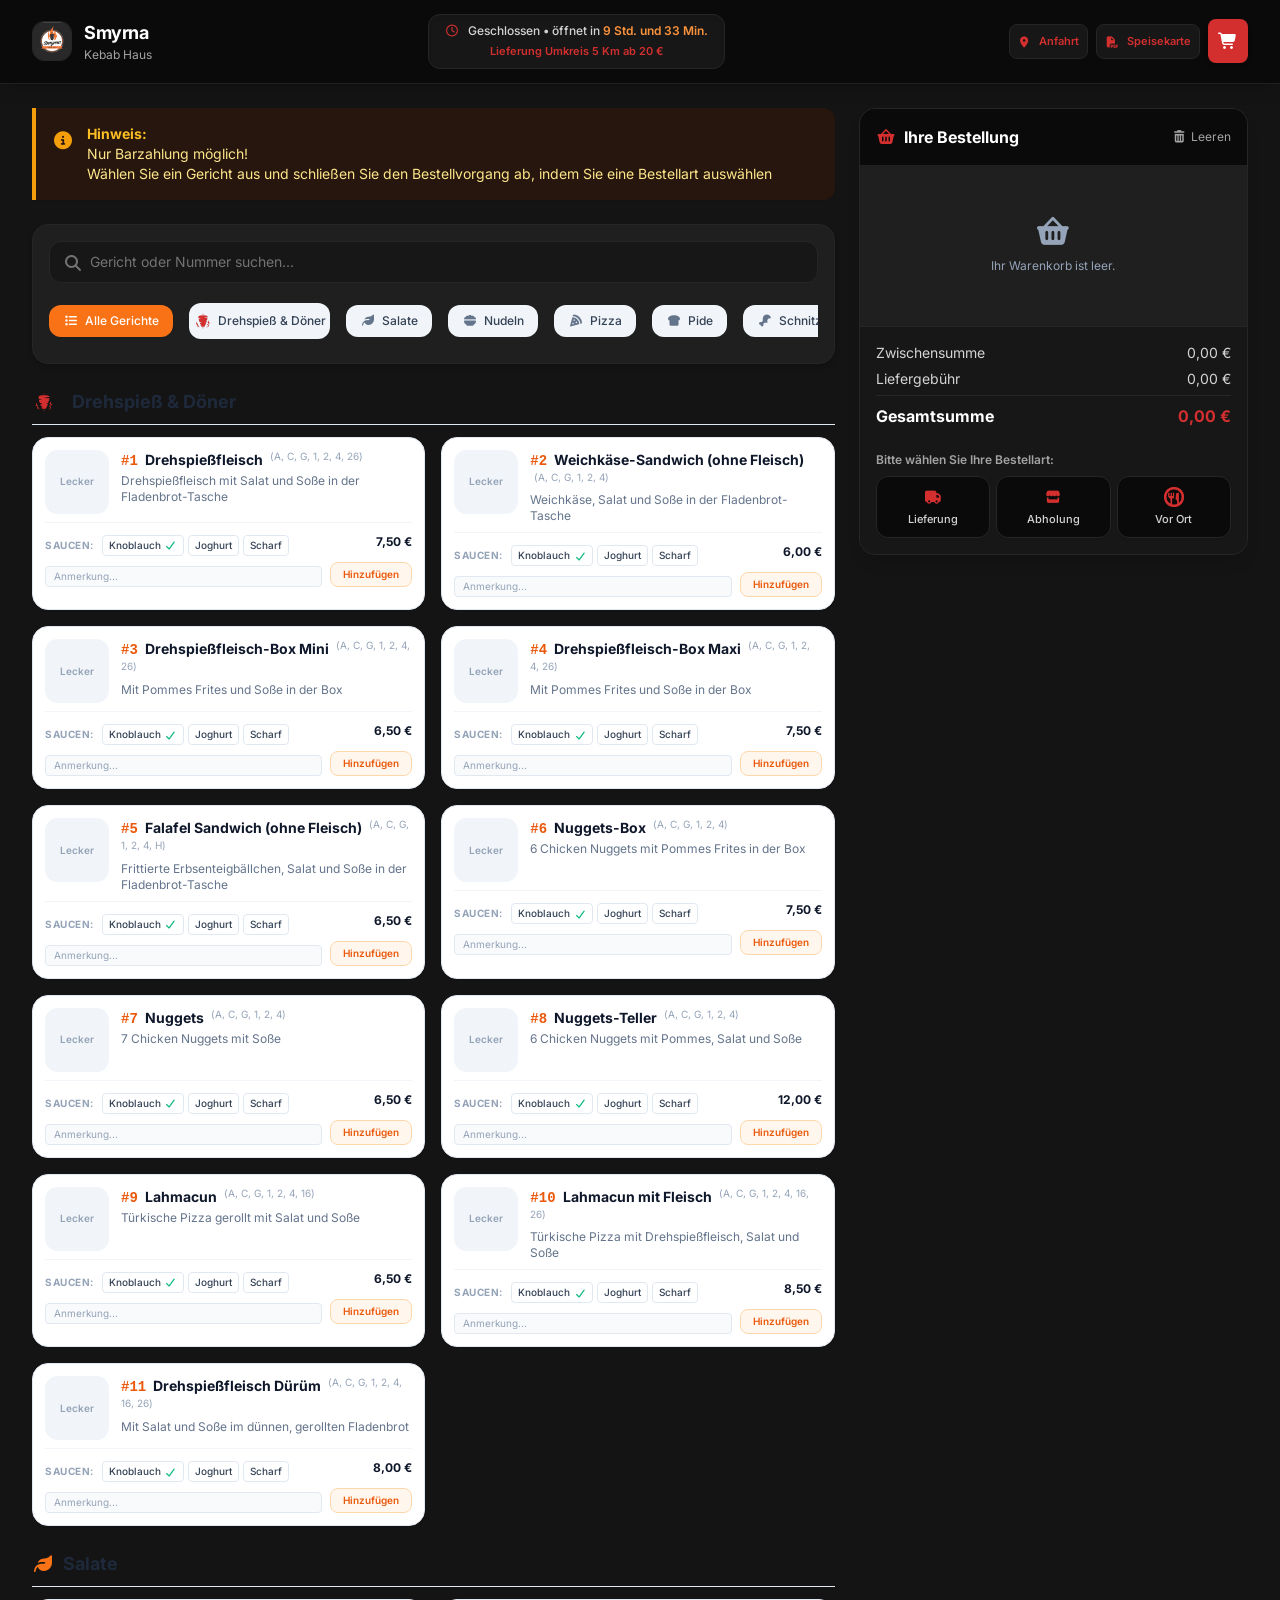
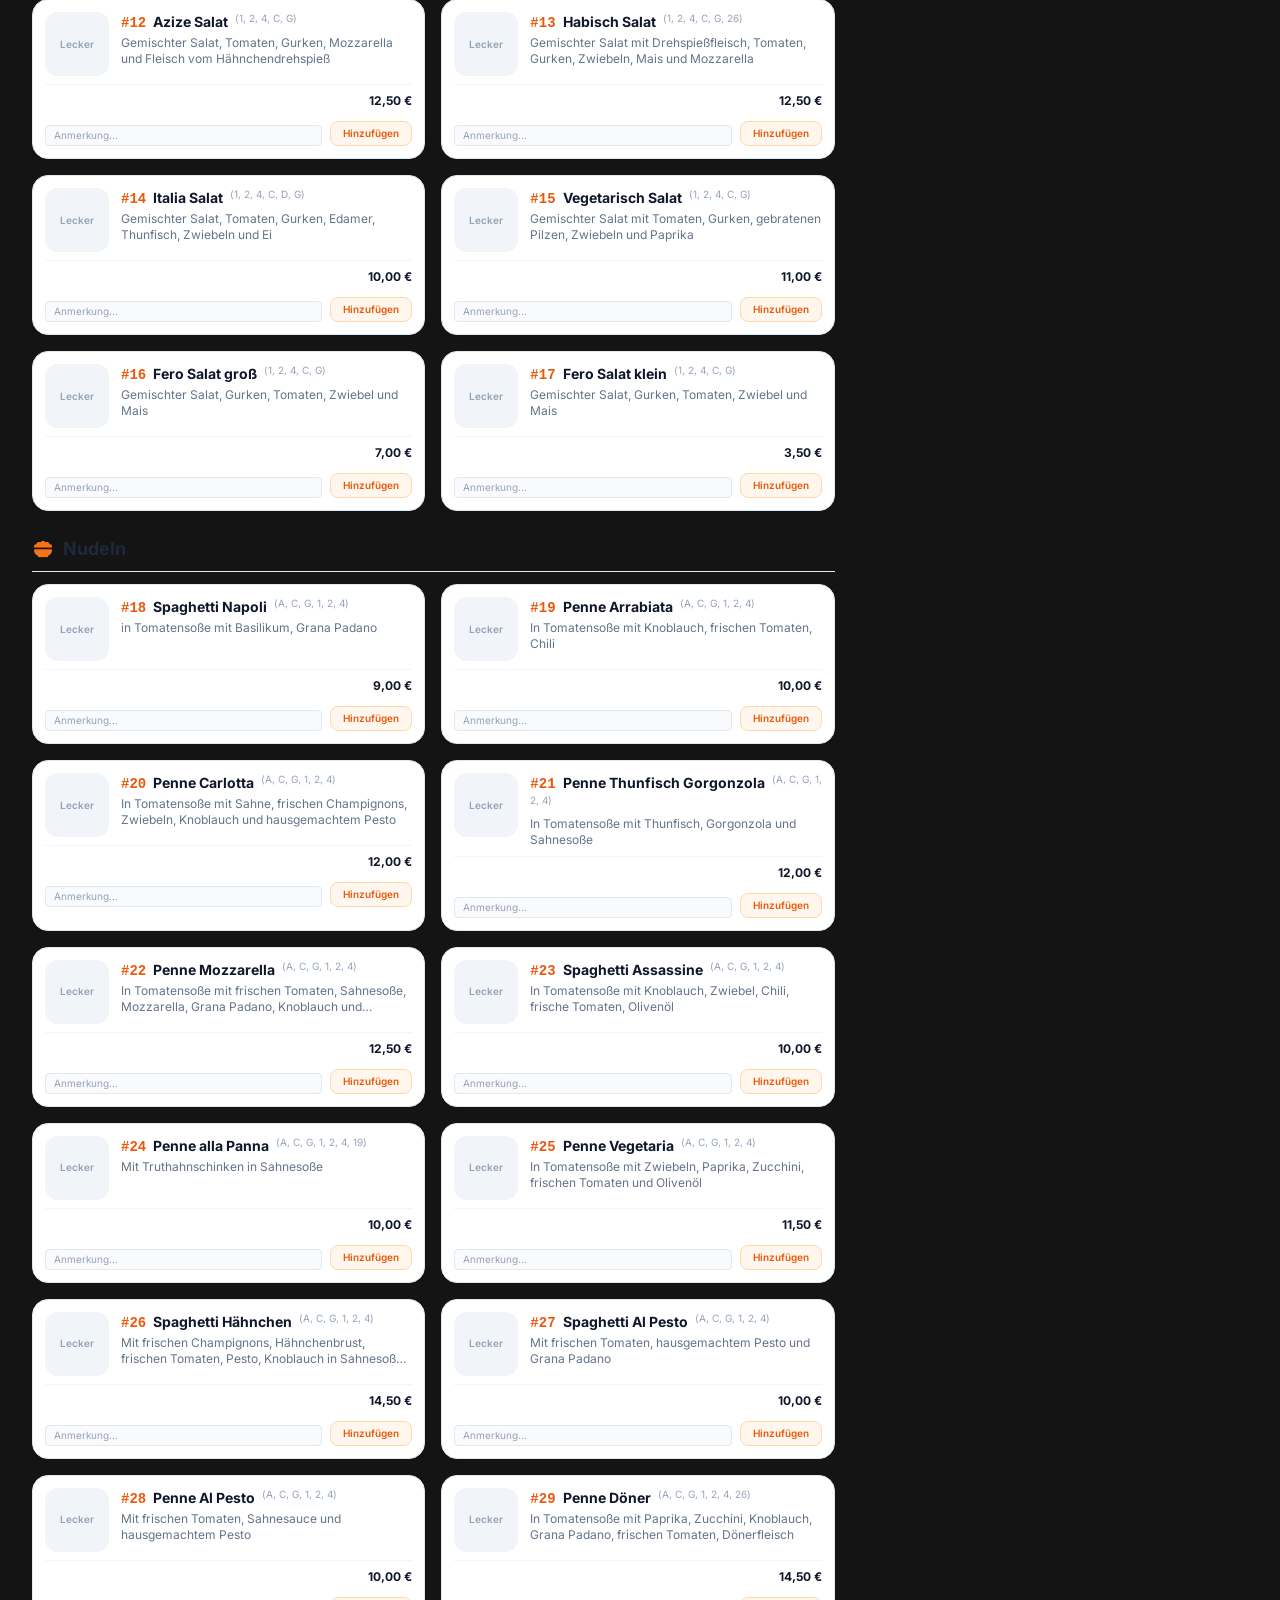
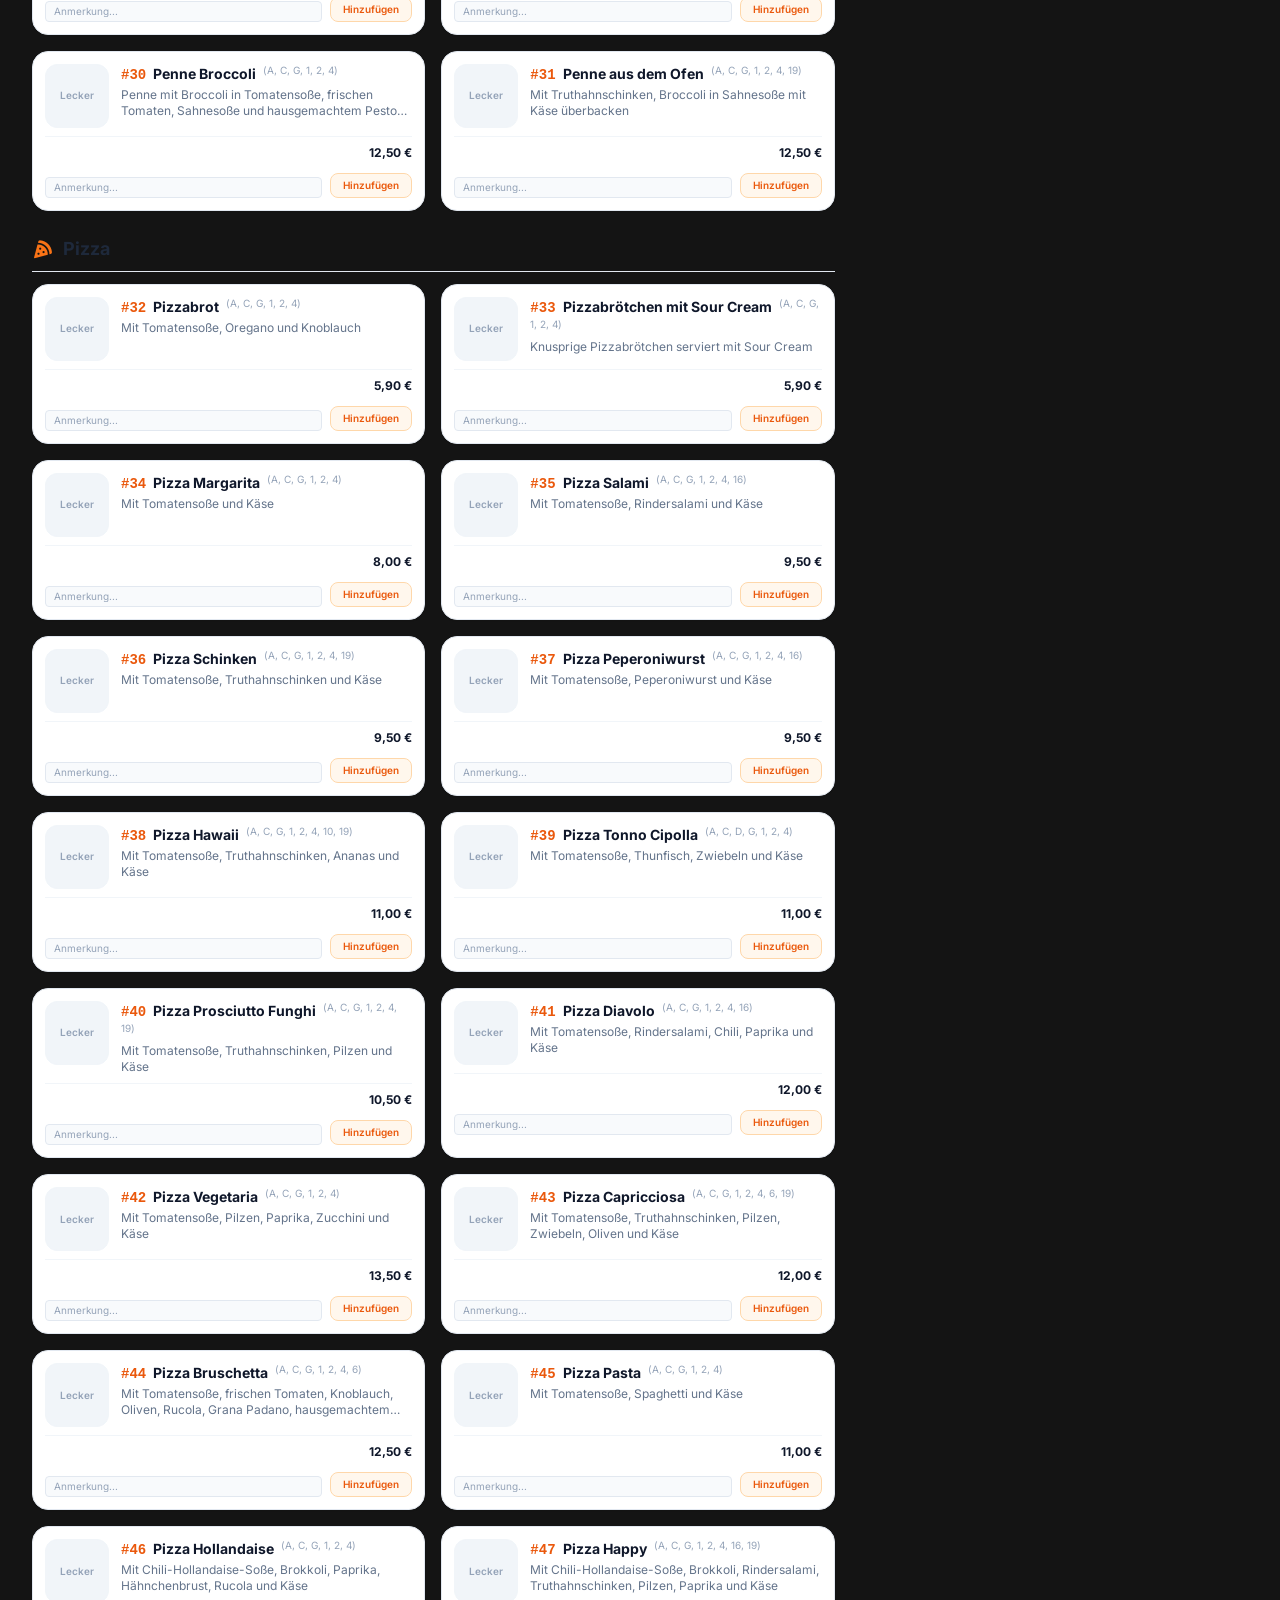
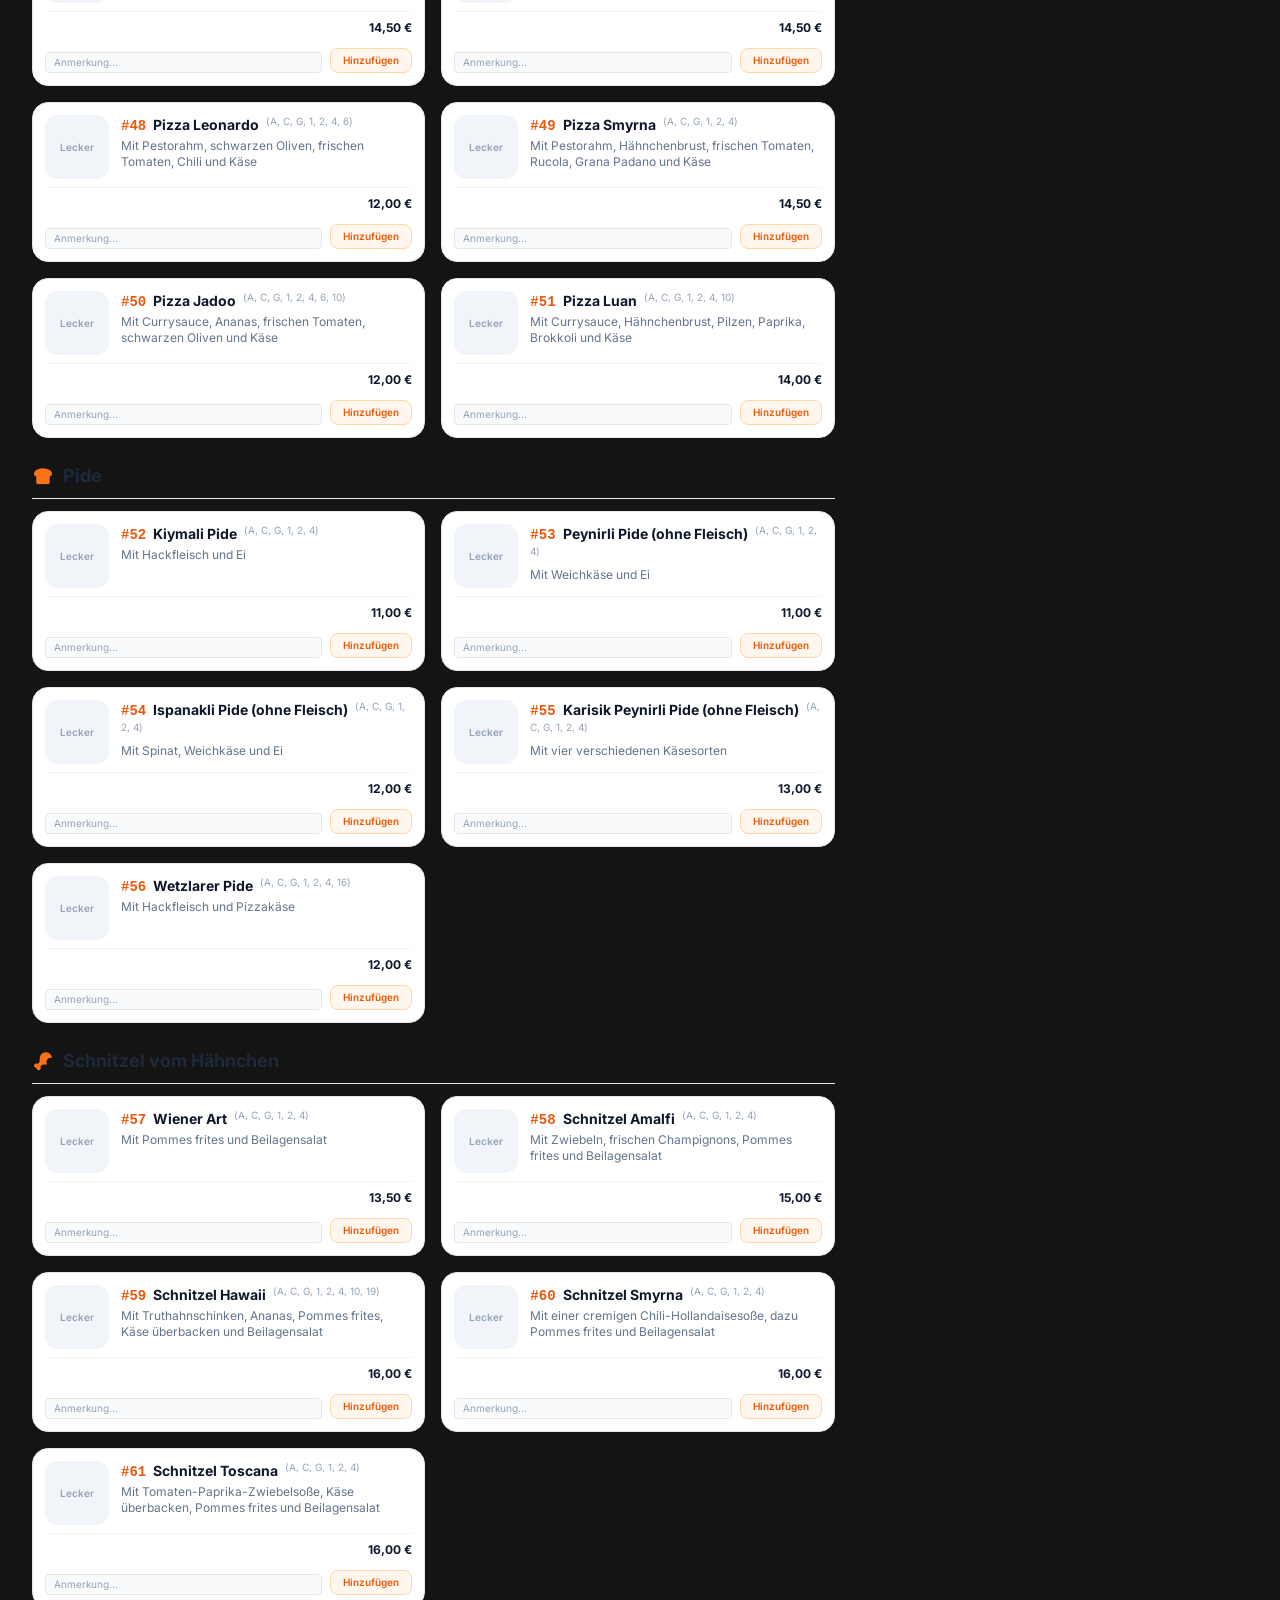
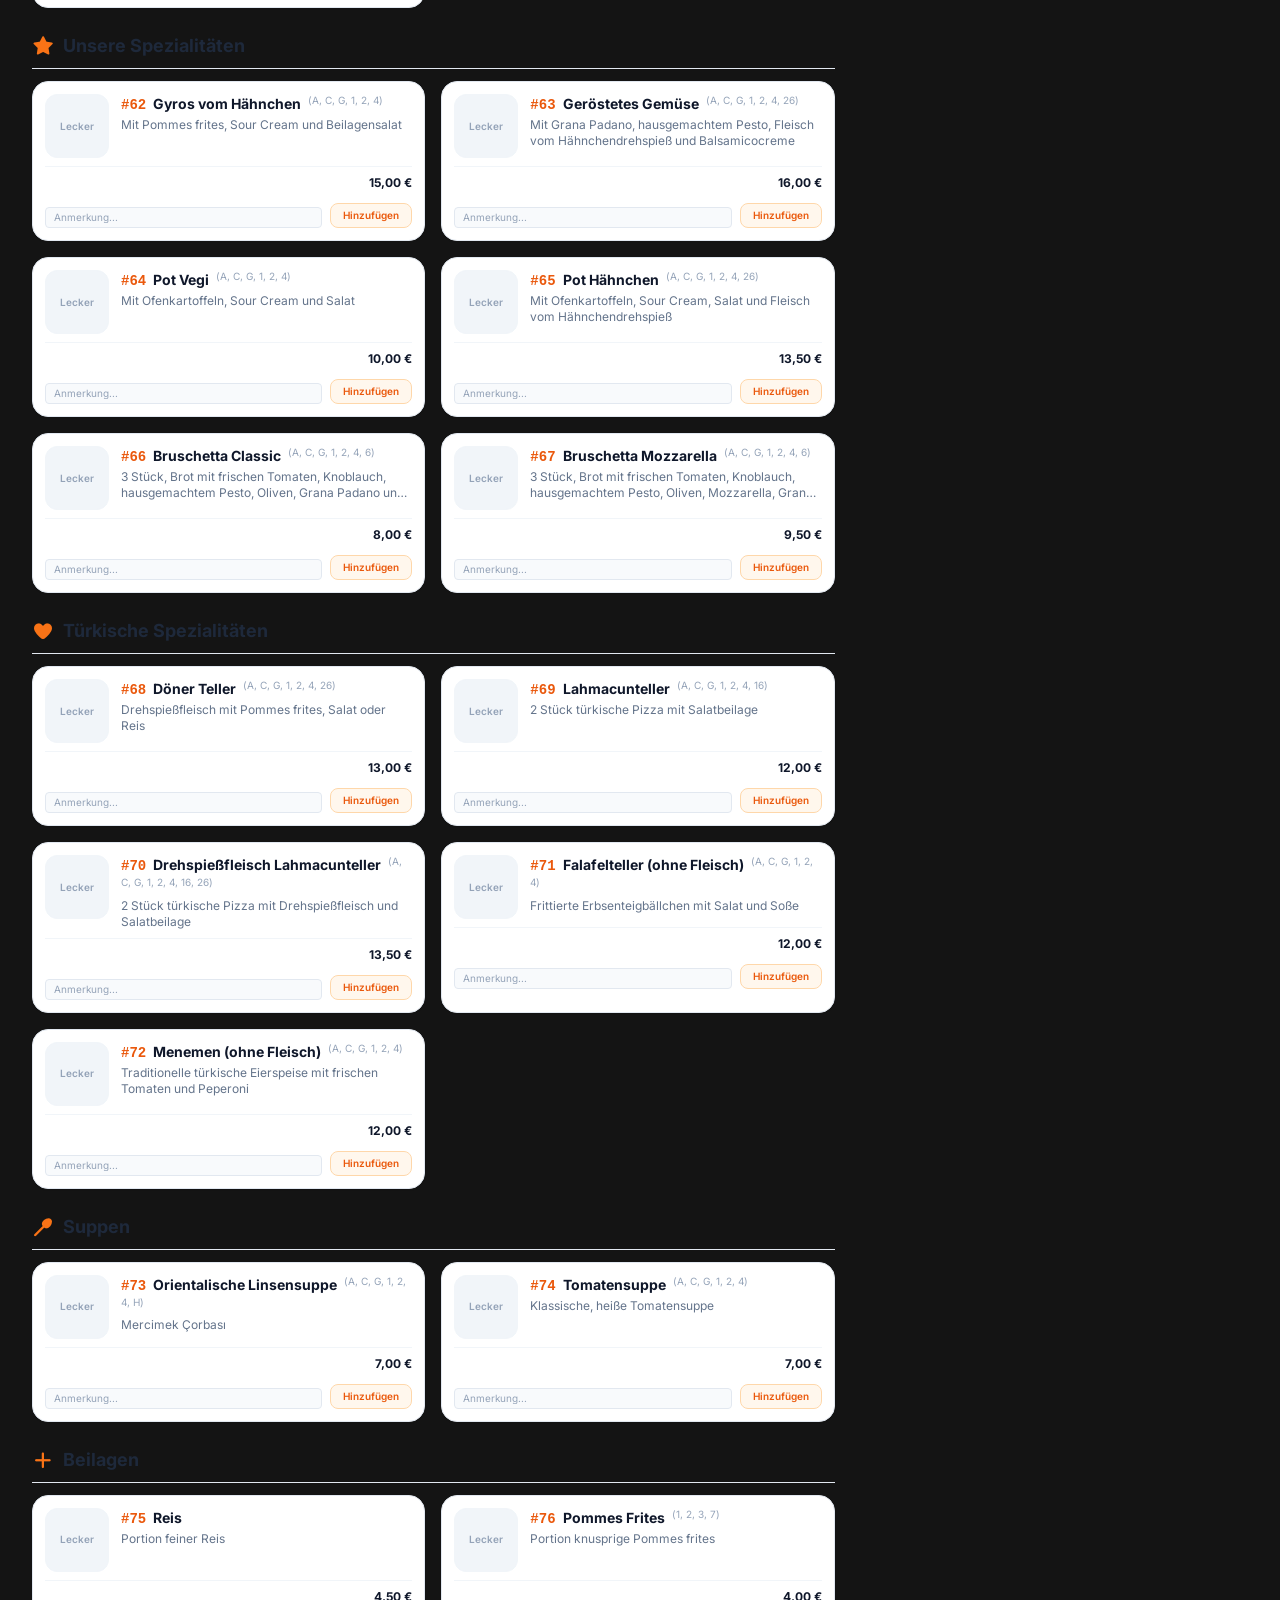
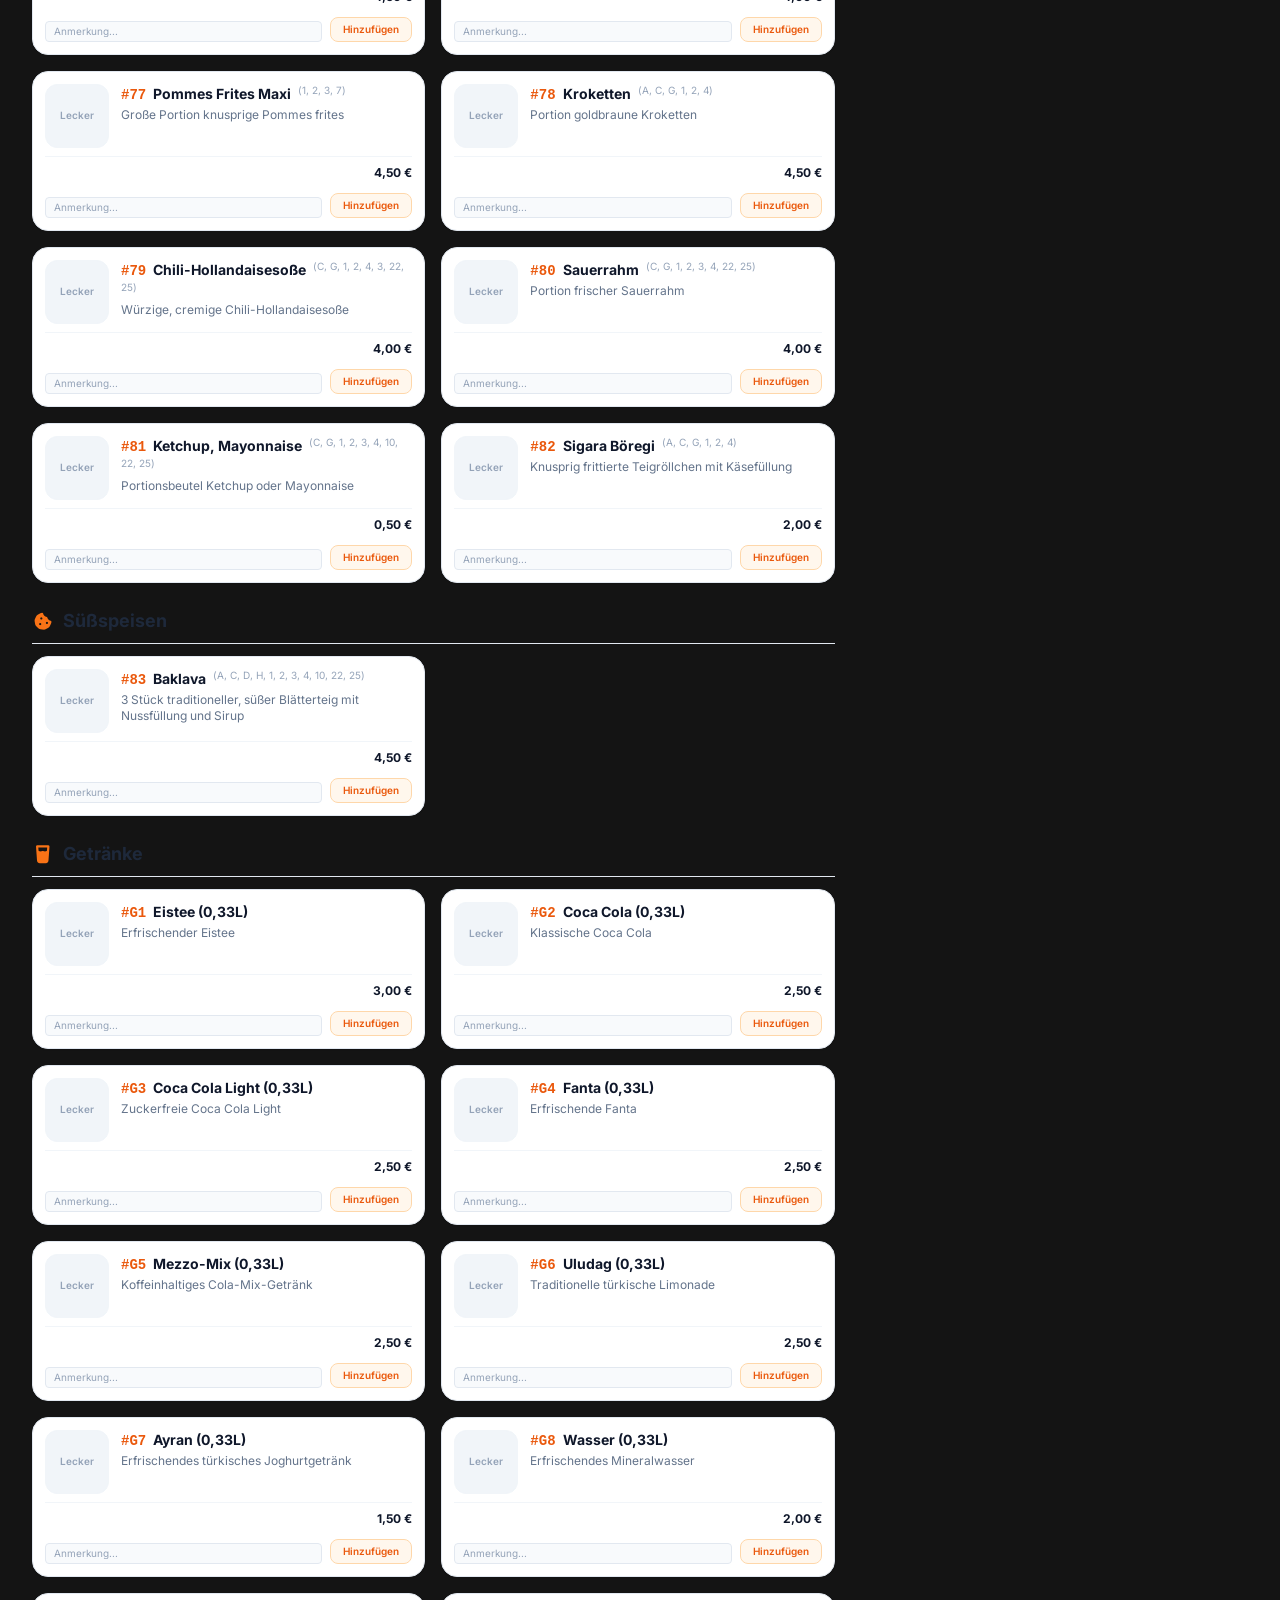
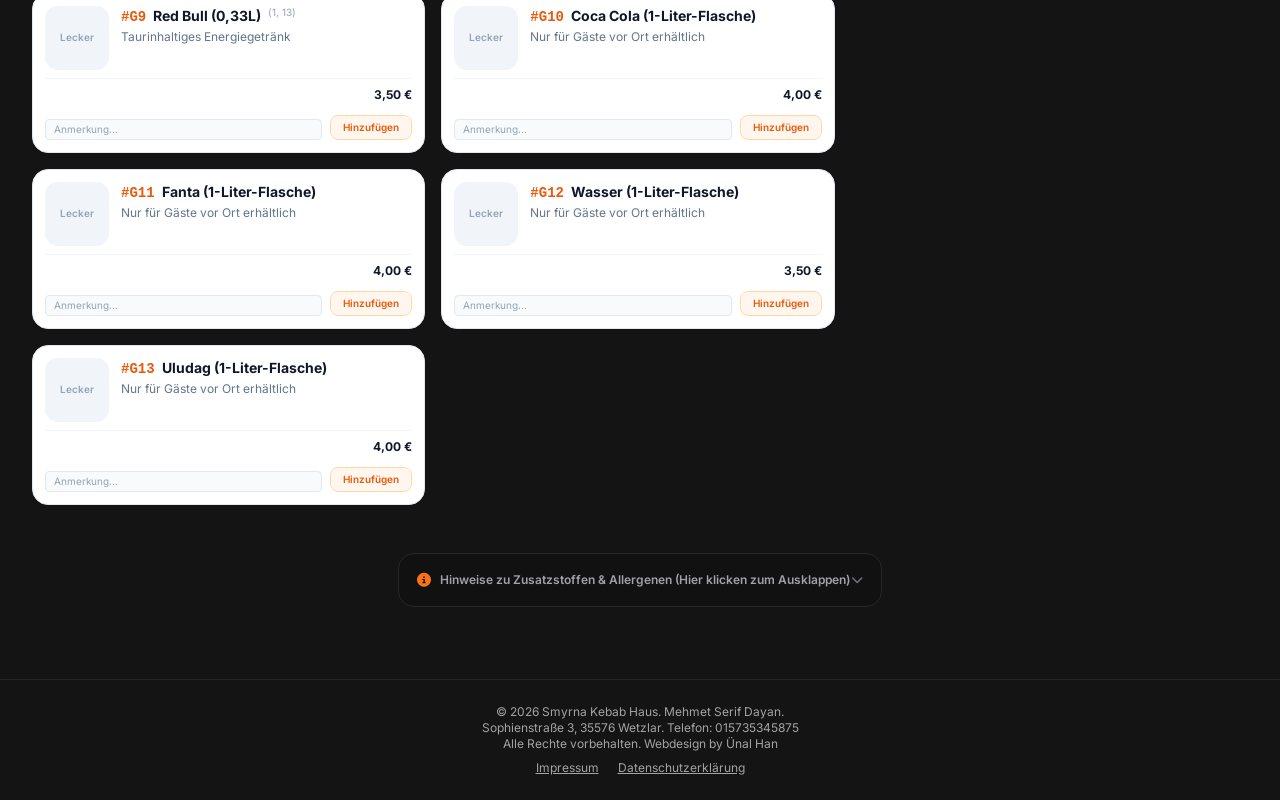
==== index.html @ 01e00321 "Update index.html" ====
<!DOCTYPE html>
<html lang="de">
<head>
    <meta charset="UTF-8">
    <meta name="viewport" content="width=device-width, initial-scale=1.0">
    <title>Smyrna Kebab Haus | Speisekarte</title>
    <link class="html-node" id="node-1" rel="stylesheet" href="css/all.min.css">

    
    <link class="html-node" id="node-2" rel="stylesheet" href="style.css">

    
    <script class="html-node" id="node-3" src="tailwind.js"></script>

    
    <script class="html-node" id="node-4">
        tailwind.config = {
            theme: {
                extend: {
                    colors: {
                        
                        brand: {
                            bg: '#141414',       /* Tiefes Dunkelgrau für den Haupt-Hintergrund */
                            card: '#1f1f1f',     /* Etwas helleres Grau für die Speisen-Karten */
                            red: '#d32f2f',      /* Das kräftige Rot für Buttons und Highlights */
                            muted: '#a3a3a3',    /* Ein weiches Grau für Zutaten-Texte */
                        },
                        
                        orange: {
                            50: '#fff7ed',
                            400: '#fb923c',
                            500: '#f97316',
                            600: '#ea580c',
                            700: '#c2410c',
                        },
                        amber: {
                            50: '#ffffec',
                            400: '#fbbf24',
                            500: '#f59e0b',
                        },
                        slate: {
                            50: '#f8fafc',
                            200: '#e2e8f0',
                            300: '#cbd5e1',
                            400: '#94a3b8',
                            500: '#64748b',
                            600: '#475569',
                            700: '#334155',
                            800: '#1e293b',
                            900: '#0f172a',
                        }
                    },
                    fontFamily: {
                        sans: ['Inter', 'sans-serif'],
                    }
                }
            }
        }
    </script>

    
    <script class="html-node" id="node-5" src="script.js" defer></script>
</head>
<body class="h-full flex flex-col bg-brand-bg text-white antialiased selection:bg-brand-red selection:text-white">
<header class="bg-neutral-950 text-white sticky top-0 z-40 shadow-lg border-b border-neutral-800/80">
    <div class="max-w-7xl mx-auto px-4 sm:px-6 lg:px-8 py-3.5 flex flex-col md:flex-row md:items-center md:justify-between gap-4 md:gap-0">
        
        
        <div class="flex flex-row items-center justify-center text-left w-full md:w-auto space-x-3">
            <div class="w-10 h-10 rounded-xl overflow-hidden flex-shrink-0 flex items-center justify-center bg-brand-card border border-neutral-800">
                <img src="Bilder/Logo.jpg" alt="Smyrna Logo" class="w-full h-full object-contain rounded-xl">
            </div>
            <div class="flex flex-col">
                <h1 id="restaurant-name" class="text-base sm:text-lg font-bold tracking-tight text-white leading-tight">Smyrna Kebab Haus</h1>
                <p id="restaurant-tagline" class="text-xs text-brand-muted">Leckere Speisen direkt bestellen</p> 
            </div>
        </div>

        
        <div class="flex flex-col items-center justify-center text-center bg-neutral-900 border border-neutral-800 px-4 py-2 rounded-xl w-full md:w-auto md:mx-auto shadow-inner">
            <div class="flex items-center justify-center space-x-2">
                <i class="fa-regular fa-clock text-brand-red text-xs"></i>
                <span id="oeffnungszeiten-text" class="text-xs font-medium text-neutral-300">
                    Sonntag-Freitag geöffnet <strong class="text-white font-semibold">10 bis 22 Uhr</strong>
                </span>
            </div>
            <span class="text-[11px] font-semibold text-brand-red mt-1 block text-center">
                Lieferung Umkreis 5 Km ab 20 €
            </span>
        </div>

        
        <div class="flex items-center justify-between sm:justify-end space-x-2 w-full md:w-auto mt-1 md:mt-0">
            
            <button id="back-to-menu-btn" onclick="scrollToMenu()" style="display: none;" class="md:!hidden flex-1 flex items-center justify-center space-x-1.5 text-[11px] font-bold bg-neutral-900 hover:bg-neutral-800 text-brand-red px-2 py-2 rounded-lg border border-brand-red/20 transition">
                <i class="fa-solid fa-arrow-left text-xs"></i>
                <span>Speisekarte</span>
            </button>

            <a href="https://www.google.com/maps/place/Wetzlarer+Kebaphaus/@50.5592216,8.4950716,17z/data=!3m1!4b1!4m6!3m5!1s0x47bc5ac8d00018ff:0xb17393368faeaa0e!8m2!3d50.5592182!4d8.4976465!16s%2Fg%2F11b6d1sw1z?entry=ttu&g_ep=EgoyMDI2MTAxMy4wIKXMDSoASAFQAw%3D%3D" target="_blank" class="flex-1 sm:flex-none flex items-center justify-center space-x-2 text-[11px] font-semibold bg-neutral-900 hover:bg-neutral-800 text-brand-red px-2 py-2 rounded-lg border border-neutral-800 transition">
                <i class="fa-solid fa-map-marker-alt"></i>
                <span>Anfahrt</span>
            </a>

            <button id="toggle-pdf-btn" onclick="togglePdfModal()" class="flex-1 sm:flex-none flex items-center justify-center space-x-2 text-[11px] font-semibold bg-neutral-900 hover:bg-neutral-800 text-brand-red px-2 py-2 rounded-lg border border-neutral-800 transition">
                <i class="fa-solid fa-file-pdf"></i>
                <span>Speisekarte</span>
            </button>

            <button onclick="toggleMobileCart()" class="relative bg-brand-red hover:bg-red-700 text-white p-2.5 rounded-lg font-medium transition flex items-center justify-center shadow-md">
                <i class="fa-solid fa-cart-shopping text-base"></i>
                <span id="cart-badge" class="absolute -top-1.5 -right-1.5 bg-white text-brand-red text-[10px] font-bold w-5 h-5 rounded-full flex items-center justify-center border-2 border-neutral-950 hidden">0</span>
            </button>
        </div>
    </div>
</header>

    
<main class="flex-1 max-w-7xl w-full mx-auto px-4 sm:px-6 lg:px-8 py-6 grid grid-cols-1 lg:grid-cols-12 gap-6 items-start">
        
        

<section class="lg:col-span-7 xl:col-span-8 space-y-6 flex flex-col items-center lg:items-stretch w-full">
    
    
    
    <div class="bg-amber-950/40 border-l-4 border-amber-500 p-4 rounded-r-xl shadow-sm flex items-start space-x-3 text-xs sm:text-sm text-amber-200 w-full max-w-md lg:max-w-none">
        <i class="fa-solid fa-circle-info text-amber-500 text-lg flex-shrink-0 mt-0.5"></i>
        <div class="flex-1">
            <span class="font-bold text-amber-400">Hinweis:</span><br> Nur Barzahlung möglich!<br>Wählen Sie ein Gericht aus und schließen Sie den Bestellvorgang ab, indem Sie eine Bestellart auswählen
        </div>
    </div>

    

    
    <div class="bg-brand-card p-4 rounded-2xl shadow-md border border-neutral-800 space-y-4 w-full lg:max-w-none">
        
        
        <div class="relative">
            <i class="fa-solid fa-search absolute left-3.5 top-3.5 text-neutral-500"></i>
            <input type="text" id="search-input" oninput="filterDishes()" placeholder="Gericht oder Nummer suchen..." class="w-full pl-10 pr-4 py-2.5 rounded-xl bg-neutral-900 border border-neutral-800 text-white placeholder-neutral-500 focus:outline-none focus:ring-2 focus:ring-brand-red/20 focus:border-brand-red text-sm transition">
        </div>
        
        
        <div id="category-tabs" class="flex items-center justify-start gap-4 overflow-x-auto pb-2 pt-1 w-full custom-scrollbar">
            
            
            
            
            <button class="flex flex-col items-center space-y-1.5 group min-w-[75px] focus:outline-none">
                <div class="w-14 h-14 rounded-full bg-neutral-900 border-2 border-brand-red flex items-center justify-center shadow-md overflow-hidden transition group-hover:scale-105 relative">
                    <img src="" alt="" onerror="this.style.display='none'" class="w-full h-full object-cover absolute inset-0 z-10">
                    <span class="text-xl relative z-0">✨</span> 
                </div>
                <span class="text-[11px] font-bold text-white tracking-tight">Alle</span>
            </button>

            
            <button class="flex flex-col items-center space-y-1.5 group min-w-[75px] focus:outline-none">
                <div class="w-14 h-14 rounded-full bg-neutral-900 border-2 border-neutral-800 flex items-center justify-center shadow-md overflow-hidden transition group-hover:scale-105 relative">
                    <img src="" alt="Döner" onerror="this.style.display='none'" class="w-full h-full object-cover absolute inset-0 z-10">
                    <span class="text-xl relative z-0">🥙</span> 
                </div>
                <span class="text-[11px] font-semibold text-brand-muted group-hover:text-white transition">Döner</span>
            </button>

            
            <button class="flex flex-col items-center space-y-1.5 group min-w-[75px] focus:outline-none">
                <div class="w-14 h-14 rounded-full bg-neutral-900 border-2 border-neutral-800 flex items-center justify-center shadow-md overflow-hidden transition group-hover:scale-105 relative">
                    <img src="" alt="Pizza" onerror="this.style.display='none'" class="w-full h-full object-cover absolute inset-0 z-10">
                    <span class="text-xl relative z-0">🍕</span> 
                </div>
                <span class="text-[11px] font-semibold text-brand-muted group-hover:text-white transition">Pizza</span>
            </button>

            
            <button class="flex flex-col items-center space-y-1.5 group min-w-[75px] focus:outline-none">
                <div class="w-14 h-14 rounded-full bg-neutral-900 border-2 border-neutral-800 flex items-center justify-center shadow-md overflow-hidden transition group-hover:scale-105 relative">
                    <img src="" alt="Getränke" onerror="this.style.display='none'" class="w-full h-full object-cover absolute inset-0 z-10">
                    <span class="text-xl relative z-0">🥤</span> 
                </div>
                <span class="text-[11px] font-semibold text-brand-muted group-hover:text-white transition">Getränke</span>
            </button>
            
        </div>
    </div>

    
    
    <div id="menu-container" class="flex flex-col sm:grid sm:grid-cols-1 md:grid-cols-2 lg:flex lg:flex-col gap-6 w-full mx-auto">


        
    </div>
</section>

<section id="cart-sidebar" class="hidden lg:block lg:col-span-5 xl:col-span-4 sticky top-20">
            <!-- Container: Jetzt im edlen 'brand-card' Anthrazit -->
            <div class="bg-brand-card rounded-2xl shadow-lg border border-neutral-800 overflow-hidden flex flex-col max-h-[calc(100vh-6rem)]">
                
                
                
                <div class="p-4 bg-neutral-950 text-white flex items-center justify-between border-b border-neutral-800/80">

                    <div class="flex items-center space-x-2">
                        <i class="fa-solid fa-basket-shopping text-brand-red"></i>
                        <h2 class="font-bold text-base">Ihre Bestellung</h2>
                    </div>
                    <button onclick="clearCart()" class="text-xs text-brand-muted hover:text-red-400 transition flex items-center space-x-1">
                        <i class="fa-solid fa-trash-can"></i>
                        <span>Leeren</span>
                    </button>
                </div>

                
                <div id="cart-items-container" class="flex-1 overflow-y-auto p-4 space-y-3 custom-scrollbar min-h-[160px]">
                    <!-- Dynamically Populated Cart Items -->
                </div>

                
                
                <div class="p-4 bg-neutral-900 border-t border-neutral-800 space-y-4">
                    <!-- Pricing Totals -->
                    <div class="space-y-1.5 text-sm">
                        <div class="flex justify-between text-neutral-300">
                            <span>Zwischensumme</span>
                            <span id="subtotal-price">0,00 €</span>
                        </div>
                        <div class="flex justify-between text-neutral-300">
                            <span>Liefergebühr</span>
                            <span id="delivery-fee">0,00 €</span>
                        </div>
                        <div class="flex justify-between font-bold text-white text-base pt-2 border-t border-neutral-800">
                            <span>Gesamtsumme</span>
                            <!-- Preis leuchtet im passenden Rot -->
                            <span id="total-price" class="text-brand-red">0,00 €</span>
                        </div>
                    </div>

                    
                    
                    <div class="space-y-2 pt-2">
                        <label class="block text-xs font-semibold text-neutral-400 mb-1">Bitte wählen Sie Ihre Bestellart:</label>
                        <div class="grid grid-cols-3 gap-1.5">
                            <button type="button" onclick="openOrderModal('Lieferung')" class="flex flex-col items-center justify-center p-2.5 rounded-xl border border-neutral-800 bg-neutral-950 hover:border-brand-red hover:bg-brand-red/10 text-neutral-300 hover:text-white font-medium text-[11px] transition shadow-sm text-center">
                                <i class="fa-solid fa-truck text-sm mb-1 text-brand-red"></i> Lieferung
                            </button>
                            <button type="button" onclick="openOrderModal('Selbstabholung')" class="flex flex-col items-center justify-center p-2.5 rounded-xl border border-neutral-800 bg-neutral-950 hover:border-brand-red hover:bg-brand-red/10 text-neutral-300 hover:text-white font-medium text-[11px] transition shadow-sm text-center">
                                <i class="fa-solid fa-store text-sm mb-1 text-brand-red"></i> Abholung
                            </button>
                            <button type="button" onclick="openOrderModal('Vorort essen')" class="flex flex-col items-center justify-center p-2.5 rounded-xl border border-neutral-800 bg-neutral-950 hover:border-brand-red hover:bg-brand-red/10 text-neutral-300 hover:text-white font-medium text-[11px] transition shadow-sm text-center">
    
    <img src="vor-ort-bild.png" alt="" style="display: block !important; width: 20px !important; height: 20px !important; margin: 0 auto 4px auto !important;" onerror="console.log('Bild konnte nicht geladen werden')">
    Vor Ort
</button>

                        </div>
                    </div>

                </div>
            </div>
        </section>
</main>
    
    
    <div id="pdf-modal" class="fixed inset-0 z-50 bg-black/80 backdrop-blur-sm flex items-center justify-center p-2 sm:p-4 hidden">
        <div class="bg-brand-card w-full max-w-5xl h-[90vh] rounded-2xl flex flex-col overflow-hidden shadow-2xl border border-neutral-800">
            <div class="p-4 bg-neutral-950 text-white flex justify-between items-center border-b border-neutral-800">
                <div class="flex items-center space-x-2">
                    <i class="fa-solid fa-file-pdf text-brand-red text-lg"></i>
                    <h3 class="font-bold text-sm sm:text-base">Digitale Speisekarte (PDF)</h3>
                </div>
                <div class="flex items-center space-x-3">
                    <a id="pdf-download-link" href="#" target="_blank" download class="text-xs bg-neutral-900 hover:bg-neutral-800 text-brand-red px-3 py-1.5 rounded-lg border border-neutral-800 transition">
                        <i class="fa-solid fa-download mr-1"></i> Herunterladen
                    </a>
                    <button onclick="togglePdfModal()" class="text-neutral-500 hover:text-white p-1">
                        <i class="fa-solid fa-xmark text-xl"></i>
                    </button>
                </div>
            </div>
            <div class="flex-1 bg-neutral-900">
                <iframe id="pdf-iframe" src="" class="w-full h-full border-0"></iframe>
            </div>
        </div>
    </div>

    
    <div id="memo-modal" class="fixed inset-0 z-50 bg-black/80 backdrop-blur-sm flex items-center justify-center p-4 hidden">
        <div class="bg-brand-card w-full max-w-lg rounded-2xl overflow-hidden shadow-2xl flex flex-col max-h-[90vh] border border-neutral-800">
            <div class="p-4 bg-neutral-950 text-white flex justify-between items-center border-b border-neutral-800">
                <div class="flex items-center space-x-2">
                    <i class="fa-solid fa-clipboard-list text-brand-red text-lg"></i>
                    <h3 class="font-bold text-base">Bestell-Merkzettel fürs Telefon</h3>
                </div>
                <button onclick="closePhoneMemoModal()" class="text-neutral-500 hover:text-white p-1">
                    <i class="fa-solid fa-xmark text-xl"></i>
                </button>
            </div>
            <div class="p-5 space-y-4 overflow-y-auto bg-brand-card">
                <p class="text-xs text-brand-muted">
                    Kopieren Sie diesen Text oder halten Sie ihn während Ihres Anrufs bereit unter: 
                    <strong id="modal-phone-num" class="text-white font-semibold">0123 / 456789</strong>
                </p>
                <textarea id="memo-textarea" readonly rows="12" class="w-full p-3 font-mono text-xs bg-neutral-900 border border-neutral-800 rounded-xl text-white focus:outline-none focus:ring-2 focus:ring-brand-red/30 focus:border-brand-red select-all"></textarea>
                
                <div class="grid grid-cols-2 gap-3">
                    <button onclick="copyMemoToClipboard()" class="w-full bg-brand-red hover:bg-red-700 text-white font-semibold py-2.5 px-3 rounded-xl text-xs flex items-center justify-center space-x-2 transition shadow-md"><!--meine Webseite!!! Finger Weg !!!... Diese Webseite gehört dem großen, Mächtigen und unbestechlichen Meister Ünal Han-->
                        <i class="fa-solid fa-copy"></i>
                        <span id="copy-btn-text">Text kopieren</span>
                    </button>
                    <button onclick="window.print()" class="w-full bg-neutral-900 hover:bg-neutral-800 text-neutral-300 font-semibold py-2.5 px-3 rounded-xl text-xs flex items-center justify-center space-x-2 transition border border-neutral-800">
                        <i class="fa-solid fa-print"></i>
                        <span>Drucken</span>
                    </button>
                </div>
            </div>
        </div>
    </div>

    
    <div id="custom-order-modal" class="fixed inset-0 z-50 flex items-center justify-center p-4 bg-black/80 backdrop-blur-sm hidden">
        <div class="bg-brand-card w-full max-w-md rounded-2xl shadow-xl overflow-hidden border border-neutral-800 flex flex-col max-h-[90vh]">
            
            <div class="bg-neutral-950 px-5 py-4 border-b border-neutral-800 flex justify-between items-center">
                <div>
                    <h3 id="modal-order-title" class="font-bold text-white text-base">Bestellung abschließen</h3>
                    <p id="modal-order-subtitle" class="text-xs text-brand-muted mt-0.5">Gewählte Art: Lieferung</p>
                </div>
                <button type="button" onclick="closeOrderModal()" class="text-neutral-500 hover:text-white p-1 rounded-lg hover:bg-neutral-900 transition">
                    <i class="fa-solid fa-xmark text-lg"></i>
                </button>
            </div>

            <form id="pop-order-form" onsubmit="event.preventDefault();" class="p-5 space-y-3 overflow-y-auto flex-1 bg-brand-card">
                
                <input type="hidden" id="pop-order-type" value="Lieferung">
<div class="bg-amber-950/40 border border-amber-900/60 rounded-xl p-3 mb-2">
                    <h4 class="text-xs font-bold text-amber-400 flex items-center mb-1.5">
                        <i class="fa-solid fa-clipboard-list mr-1.5"></i> Dein Spickzettel für den Anruf / WhatsApp
                    </h4>
                    <div id="pop-phone-summary" class="text-xs text-neutral-300 max-h-28 overflow-y-auto space-y-1 font-medium bg-neutral-900 p-2 rounded-lg border border-neutral-800">
                    </div>
                </div>

                
                <div class="mb-3">
                    <label class="block text-xs font-semibold text-neutral-400 mb-1">Name *</label>
                    <input type="text" id="pop-cust-name" placeholder="Max Mustermann" required class="w-full text-xs p-2.5 bg-neutral-900 border border-neutral-800 rounded-lg text-white placeholder-neutral-600 focus:ring-2 focus:ring-brand-red/30 focus:border-brand-red outline-none">
                </div>
                
                <div id="pop-delivery-fields" class="space-y-3">
                    <div>
                        <label class="block text-xs font-semibold text-neutral-400 mb-1">Lieferadresse *</label>
                        <input type="text" id="pop-cust-address" placeholder="Musterstraße 12, 12345 Stadt" class="w-full text-xs p-2.5 bg-neutral-900 border border-neutral-800 rounded-lg text-white placeholder-neutral-600 focus:ring-2 focus:ring-brand-red/30 focus:border-brand-red outline-none">
                    </div>

                    <div class="grid grid-cols-2 gap-2">
                        <div>
                            <label class="block text-xs font-semibold text-neutral-400 mb-1">Wunschuhrzeit *</label>
                            <input type="time" id="pop-cust-time" class="w-full text-xs p-2.5 bg-neutral-900 border border-neutral-800 rounded-lg text-white focus:ring-2 focus:ring-brand-red/30 focus:border-brand-red outline-none [color-scheme:dark]">
                        </div>
                        <div>
                            <label class="block text-xs font-semibold text-neutral-400 mb-1">Telefonnummer</label>
                            <input type="tel" id="pop-cust-phone" placeholder="0170 1234567" class="w-full text-xs p-2.5 bg-neutral-900 border border-neutral-800 rounded-lg text-white placeholder-neutral-600 focus:ring-2 focus:ring-brand-red/30 focus:border-brand-red outline-none">
                        </div>
                    </div>
                </div>

                
                <div class="mt-3">
                    <label class="block text-xs font-semibold text-neutral-400 mb-1">Anmerkung (Optional)</label>
                    <textarea id="pop-cust-note" rows="2" placeholder="z.B. Bitte scharf, Etage 2..." class="w-full text-xs p-2 bg-neutral-900 border border-neutral-800 rounded-lg text-white placeholder-neutral-600 focus:ring-2 focus:ring-brand-red/30 focus:border-brand-red outline-none resize-none"></textarea>
                </div>
                
                
                <div class="space-y-2 pt-3 border-t border-neutral-800 mt-4">
                    <button type="button" onclick="sendPopOrderWhatsApp()" class="w-full bg-emerald-600 hover:bg-emerald-700 text-white font-semibold py-2.5 px-4 rounded-xl transition flex items-center justify-center space-x-2 shadow-md text-sm">
                        <i class="fa-brands fa-whatsapp text-lg"></i>
                        <span>Per WhatsApp bestellen</span>
                    </button>
                    
                    <button type="button" onclick="callRestaurantDirectly()" class="w-full bg-neutral-900 hover:bg-neutral-800 text-brand-red font-medium py-2 px-4 rounded-xl transition flex items-center justify-center space-x-2 text-xs border border-neutral-800">
                        <i class="fa-solid fa-phone text-xs"></i>
                        <span>Jetzt anrufen & telefonisch bestellen</span>
                    </button>

                    <button type="button" onclick="closeOrderModal()" class="w-full bg-neutral-950 hover:bg-neutral-900 text-neutral-400 font-medium py-2 px-4 rounded-xl transition text-xs text-center border border-neutral-800">
                        Zurück
                    </button>
                </div>
            </form>
        </div>
    </div>

    
    <div id="mobile-cart-backdrop" onclick="toggleMobileCart()" class="fixed inset-0 bg-black/80 z-40 hidden lg:hidden"></div>


<div class="max-w-6xl mx-auto my-6 px-4 select-none">
    <details id="allergen-details" class="group bg-[#111111] border border-zinc-800 rounded-2xl transition-all duration-300">
        <!-- Der Klick-Kopf -->
        <summary class="flex items-center justify-between p-4 cursor-pointer text-xs font-semibold text-zinc-400 hover:text-white list-none">
            <div class="flex items-center space-x-2">
                <i class="fa-solid fa-circle-info text-orange-500 text-sm"></i>
                <span>Hinweise zu Zusatzstoffen & Allergenen (Hier klicken zum Ausklappen)</span>
            </div>
            <i class="fa-solid fa-chevron-down transition-transform duration-300 group-open:rotate-180 text-zinc-500"></i>
        </summary>
        
        
        <div class="p-5 border-t border-zinc-800 text-[11px] text-zinc-400 space-y-4 bg-[#0a0a0a] rounded-b-2xl leading-relaxed">
            
            
            <div id="back-to-dish-btn" class="hidden mb-3">
                <button onclick="scrollBackToDish()" class="bg-orange-500 hover:bg-orange-600 text-white font-semibold px-4 py-2 rounded-xl text-xs transition flex items-center space-x-2 shadow-md">
                    <i class="fa-solid fa-arrow-up"></i>
                    <span>Zurück zum ausgewählten Gericht springen</span>
                </button>
            </div>

            <div>
                <h4 class="font-bold text-zinc-200 mb-1.5 uppercase tracking-wider text-[10px]">Zusatzstoffe:</h4>
                <p>
                    <span class="text-orange-500 font-bold">1</span>= mit Farbstoff, <span class="text-orange-500 font-bold">2</span>= mit Konservierungsstoff, <span class="text-orange-500 font-bold">3</span>= mit Antioxidationsmittel, <span class="text-orange-500 font-bold">4</span>= geschwärzt, <span class="text-orange-500 font-bold">5</span>= geschwefelt, <span class="text-orange-500 font-bold">6</span>= gewachst, <span class="font-bold text-orange-500">7</span>= mit Phosphat, <span class="font-bold text-orange-500">8</span>= mit Geschmacksverstärker, <span class="font-bold text-orange-500">9</span>= Formfleischvorderschinken, <span class="font-bold text-orange-500">10</span>= mit Süßungsmittel, <span class="font-bold text-orange-500">12</span>= mit Nitritpökelsalz und Nitrat, <span class="font-bold text-orange-500">13</span>= Koffeinhaltig, <span class="font-bold text-orange-500">14</span>= enthält eine Phenylalaninquelle, <span class="font-bold text-orange-500">*</span>= vom Drehspieß, <span class="font-bold text-orange-500">16</span>= aus Rindfleisch, <span class="font-bold text-orange-500">17</span>= zur Hälfte aus Rindfleisch und Schweinefleisch, <span class="font-bold text-orange-500">18</span>= aus Schweinefleisch, <span class="font-bold text-orange-500">19</span>= vom Truthahn, <span class="font-bold text-orange-500">20</span>= Surimi= Krebsfleischimitat, <span class="font-bold text-orange-500">21</span>= modifizierte Stärke, <span class="font-bold text-orange-500">22</span>= Verdickungsmittel, <span class="font-bold text-orange-500">23</span>= Aroma, <span class="font-bold text-orange-500">24</span>= Backtriebmittel, <span class="font-bold text-orange-500">25</span>= Emulgatoren, <span class="font-bold text-orange-500">26</span>= Drehspieß Kalbfleisch.
                </p>
            </div>

            <div>
                <h4 class="font-bold text-zinc-200 mb-1.5 uppercase tracking-wider text-[10px]">Allergene:</h4>
                <p>
                    <span class="text-orange-500 font-bold">A</span>= Glutenhaltiges Getreide (Weizen), <span class="text-orange-500 font-bold">B</span>= Krebstiere, <span class="text-orange-500 font-bold">C</span>= Eier, <span class="text-orange-500 font-bold">D</span>= Fisch, <span class="text-orange-500 font-bold">E</span>= Erdnüsse, <span class="text-orange-500 font-bold">F</span>= Sojabohnen, <span class="text-orange-500 font-bold">G</span>= Milch, <span class="text-orange-500 font-bold">H</span>= Schalenfrüchte (Nüsse), <span class="text-orange-500 font-bold">L</span>= Sellerie, <span class="text-orange-500 font-bold">M</span>= Senf, <span class="text-orange-500 font-bold">N</span>= Sesamsamen, <span class="text-orange-500 font-bold">O</span>= Schwefeldioxid und Sulfite, <span class="text-orange-500 font-bold">P</span>= Lupinen, <span class="text-orange-500 font-bold">R</span>= Weichtiere.
                </p>
            </div>

            <div class="border-t border-zinc-800 pt-3 text-[10px] text-zinc-500 italic">
                Trotz sorgfältiger Herstellung unserer Gerichte können neben gekennzeichneten Zutaten Spuren anderer Stoffe enthalten sein, die im Produktionsprozess in der Küche verwendet werden. Eine Liste der enthaltenen Allergene und Zusatzstoffe in unseren Speisen erfragen Sie bitte bei unserem Servicepersonal. Bitte informieren Sie unser Servicepersonal gegebenenfalls über Allergien oder Unverträglichkeiten.
            </div>
        </div>
    </details>
</div>



    <footer class="mt-12 py-6 border-t border-neutral-800 text-center text-xs text-brand-muted">
    <p>&copy; 2026 Smyrna Kebab Haus. Mehmet Serif Dayan.<br> Sophienstraße 3, 35576 Wetzlar. Telefon: 015735345875 <br>Alle Rechte vorbehalten. Webdesign by Ünal Han</p>
    <div class="mt-2 space-x-4">
        <a href="impressum.html" class="hover:text-brand-red underline transition">Impressum</a>
        <a href="datenschutzerklärung.html" class="hover:text-brand-red underline transition">Datenschutzerklärung</a>
    </div>
</footer>


    
    <div id="legalModal" class="fixed inset-0 bg-black/80 backdrop-blur-sm z-50 items-center justify-center p-4" style="display: none;">
        <div class="bg-brand-card rounded-2xl max-w-2xl w-full max-h-[80vh] flex flex-col shadow-2xl border border-neutral-800">
            <div class="p-4 border-b border-neutral-800 flex justify-between items-center bg-neutral-950 rounded-t-2xl">
                <h2 id="legalModalTitle" class="font-bold text-white text-lg">Rechtliche Hinweise</h2>
                <button onclick="closeLegalModal()" class="text-neutral-500 hover:text-white p-1 text-2xl">&times;</button>
            </div>
            <div id="legalModalBody" class="p-6 overflow-y-auto text-sm text-neutral-300 space-y-4 leading-relaxed bg-brand-card"></div>
            <div class="p-4 border-t border-neutral-800 flex justify-end bg-neutral-900 rounded-b-2xl">
                <button onclick="closeLegalModal()" class="bg-brand-red hover:bg-red-700 text-white font-medium px-4 py-2 rounded-xl text-xs transition shadow-md">Schließen</button>
            </div>
        </div>
    </div>

</body>
</html>
---- style.css ----
body {
    font-family: 'Inter', sans-serif;
}


.custom-scrollbar::-webkit-scrollbar {
    width: 6px;
    height: 6px;
}

.custom-scrollbar::-webkit-scrollbar-track {
    background: #f1f5f9;
    border-radius: 8px;
}

.custom-scrollbar::-webkit-scrollbar-thumb {
    background: #cbd5e1;
    border-radius: 8px;
}

.custom-scrollbar::-webkit-scrollbar-thumb:hover {
    background: #94a3b8;
}


@font-face {
  font-family: 'Inter';
  font-style: normal;
  font-weight: 100 900; 
  font-display: swap;
  src: url('Inter-VariableFont_opsz,wght.ttf') format('truetype-variations');
}


@font-face {
  font-family: 'Inter';
  font-style: italic;
  font-weight: 100 900;
  font-display: swap;
  src: url('Inter-Italic-VariableFont_opsz,wght.ttf') format('truetype-variations');
}


body {
  font-family: 'Inter', sans-serif;
}



@media (max-width: 640px) {
    
    html, body, main {
        max-width: 100% !important;
        overflow-x: hidden !important;
        box-sizing: border-box !important;
    }

    
    #menu-container {
        width: 100% !important;
        max-width: 100% !important;
        padding-left: 8px !important;
        padding-right: 8px !important;
        box-sizing: border-box !important;
    }

    
    #menu-container .grid {
        display: flex !important;
        flex-direction: column !important;
        width: 100% !important;
        gap: 10px !important;
    }


    [id^="dish-card-"], .dish-card {
        padding: 8px !important; 
        border-radius: 12px !important; 
        gap: 6px !important;
    }


    [id^="dish-card-"] .w-16, [id^="dish-card-"] .h-16 {
        width: 52px !important;
        height: 52px !important;
    }


    [id^="dish-card-"] h3 {
        font-size: 12px !important; 
        leading: 1.2 !important;
    }
    
    [id^="dish-card-"] p {
        font-size: 10px !important; 
    }


    div[class*="sauce"], .flex.flex-wrap.gap-1 {
        display: flex !important;
        flex-wrap: wrap !important;
        width: 100% !important;
        gap: 4px !important;
    }


    div[class*="sauce"] label, div[class*="sauce"] span {
        font-size: 9px !important;
        padding-left: 4px !important;
        padding-right: 4px !important;
        padding-top: 2px !important;
        padding-bottom: 2px !important;
    }


    .grid-cols-3, div[class*="grid-cols-3"] {
        grid-template-cols: repeat(3, 1fr) !important; 
        gap: 4px !important;
    }

    .grid-cols-3 button, div[class*="grid-cols-3"] button {
        padding: 6px 4px !important; 
        font-size: 10px !important; 
    }


    .grid-cols-3 button img {
        width: 16px !important;
        height: 16px !important;
        margin-bottom: 2px !important;
    }
}
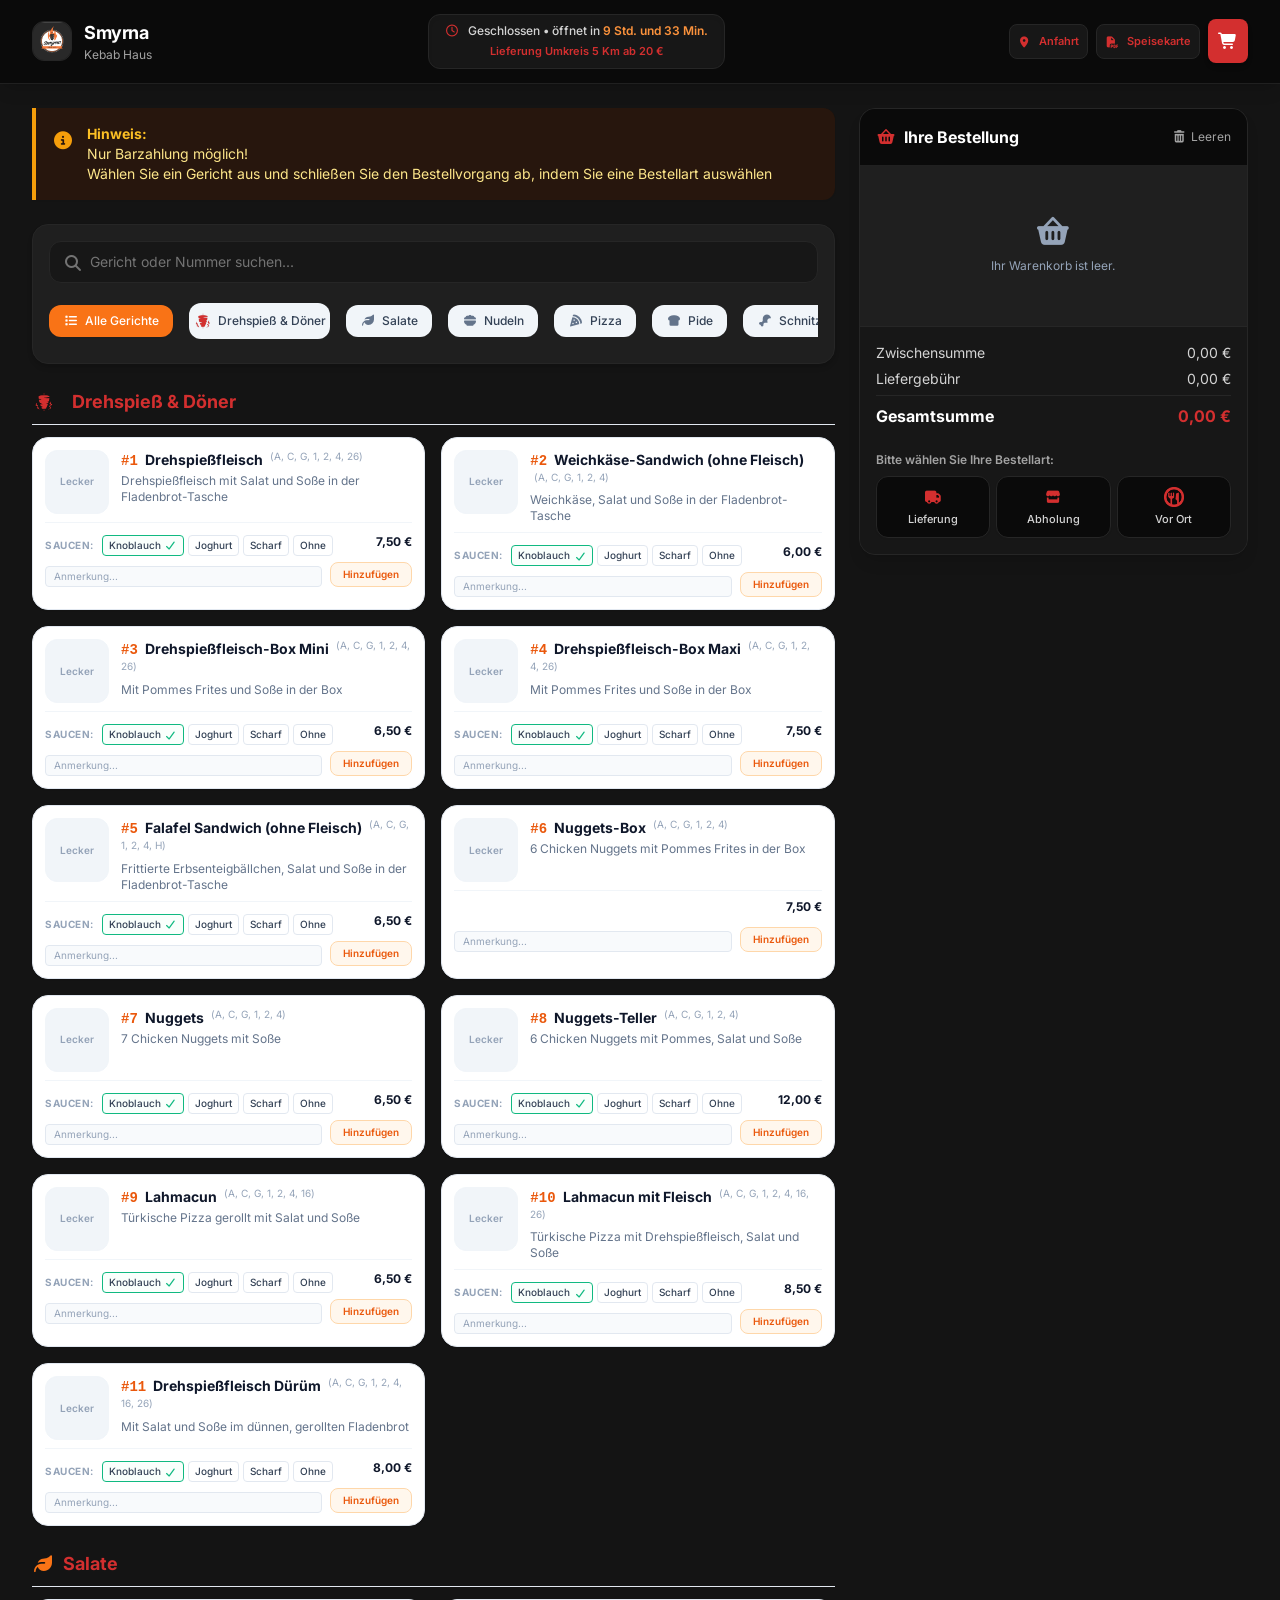
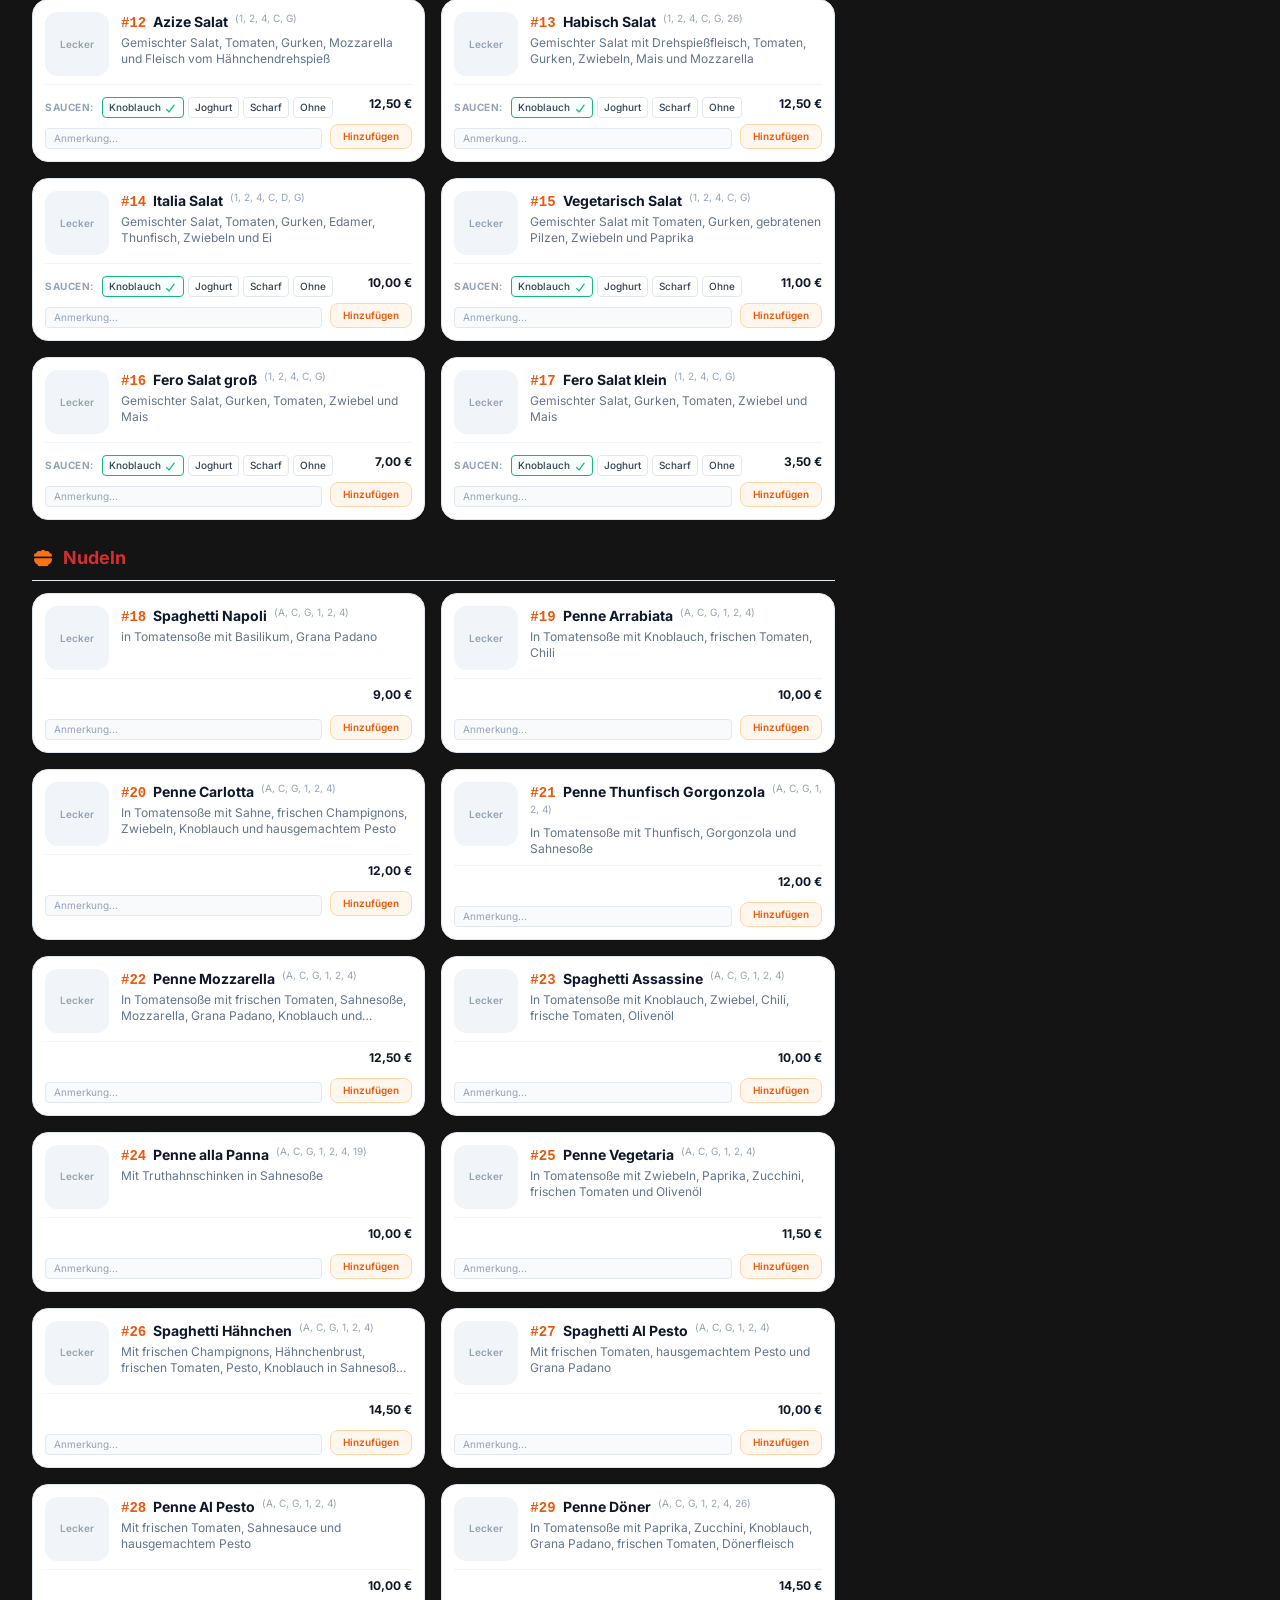
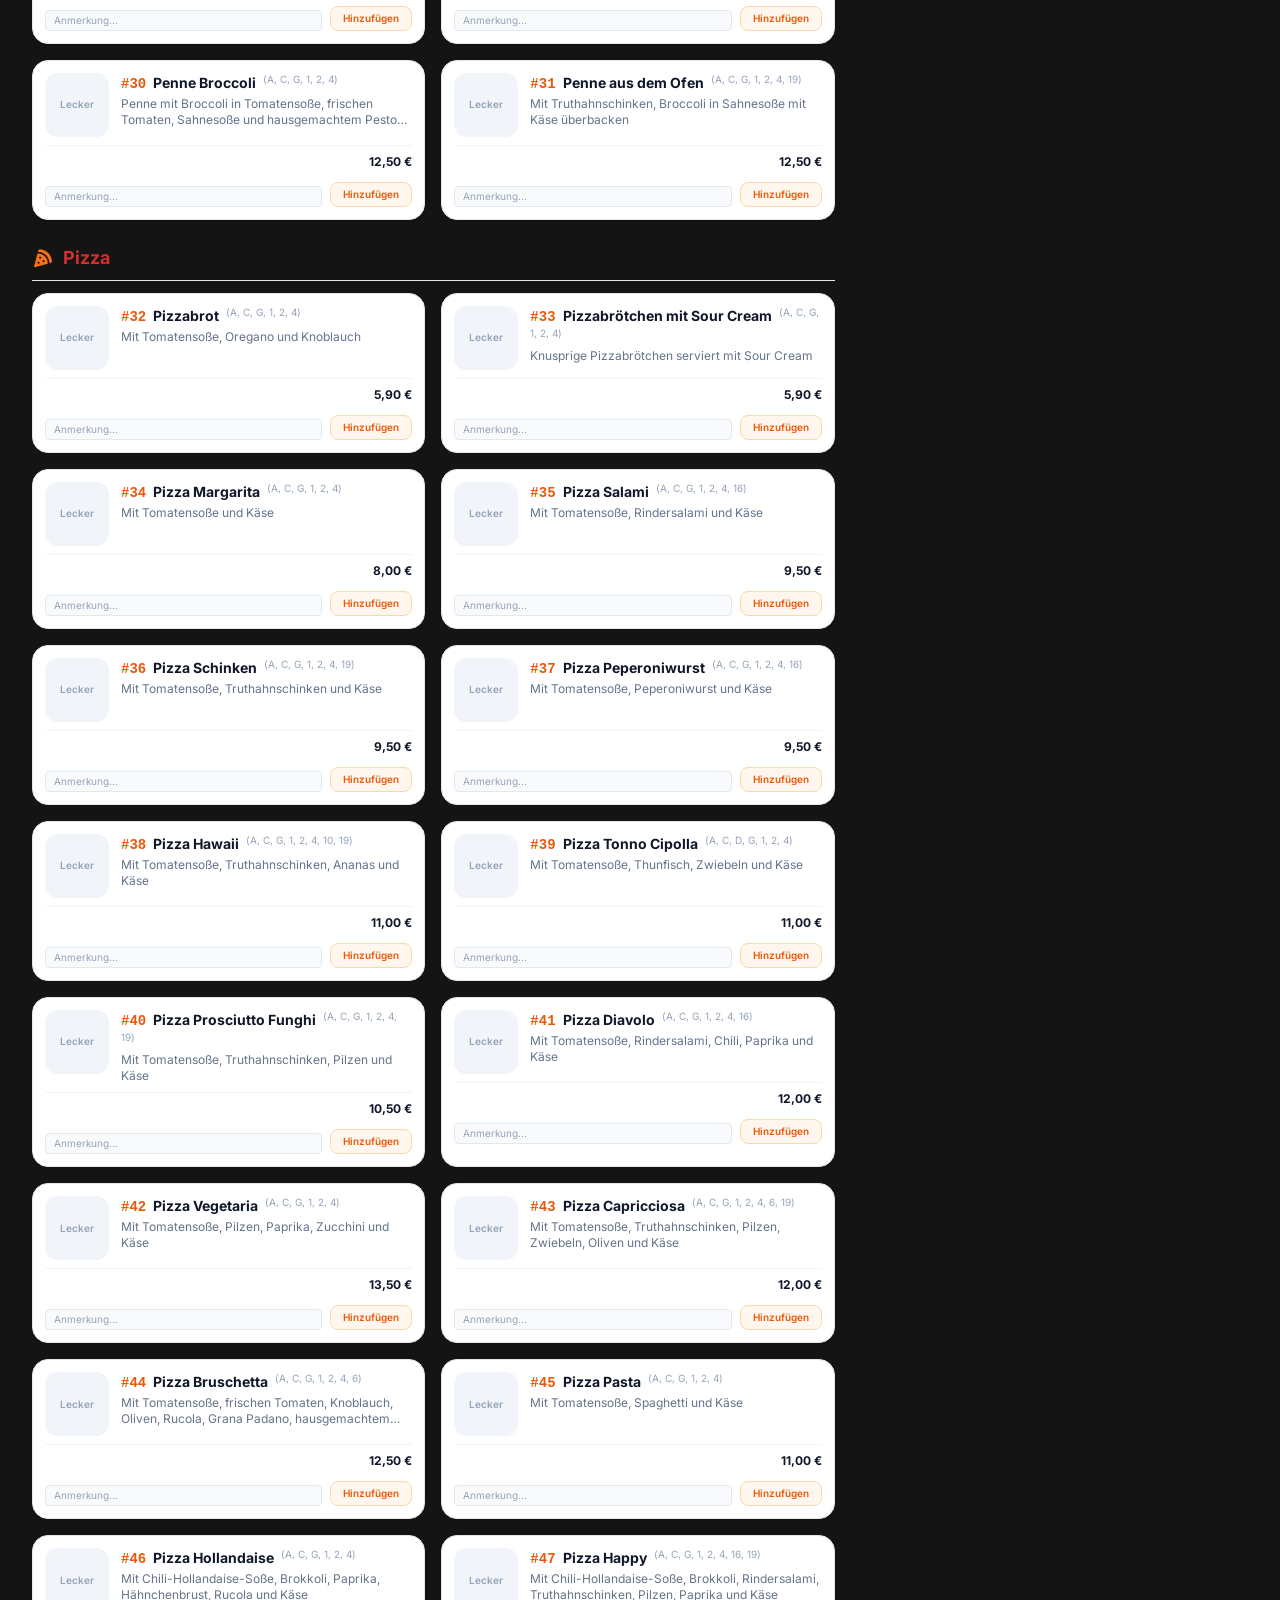
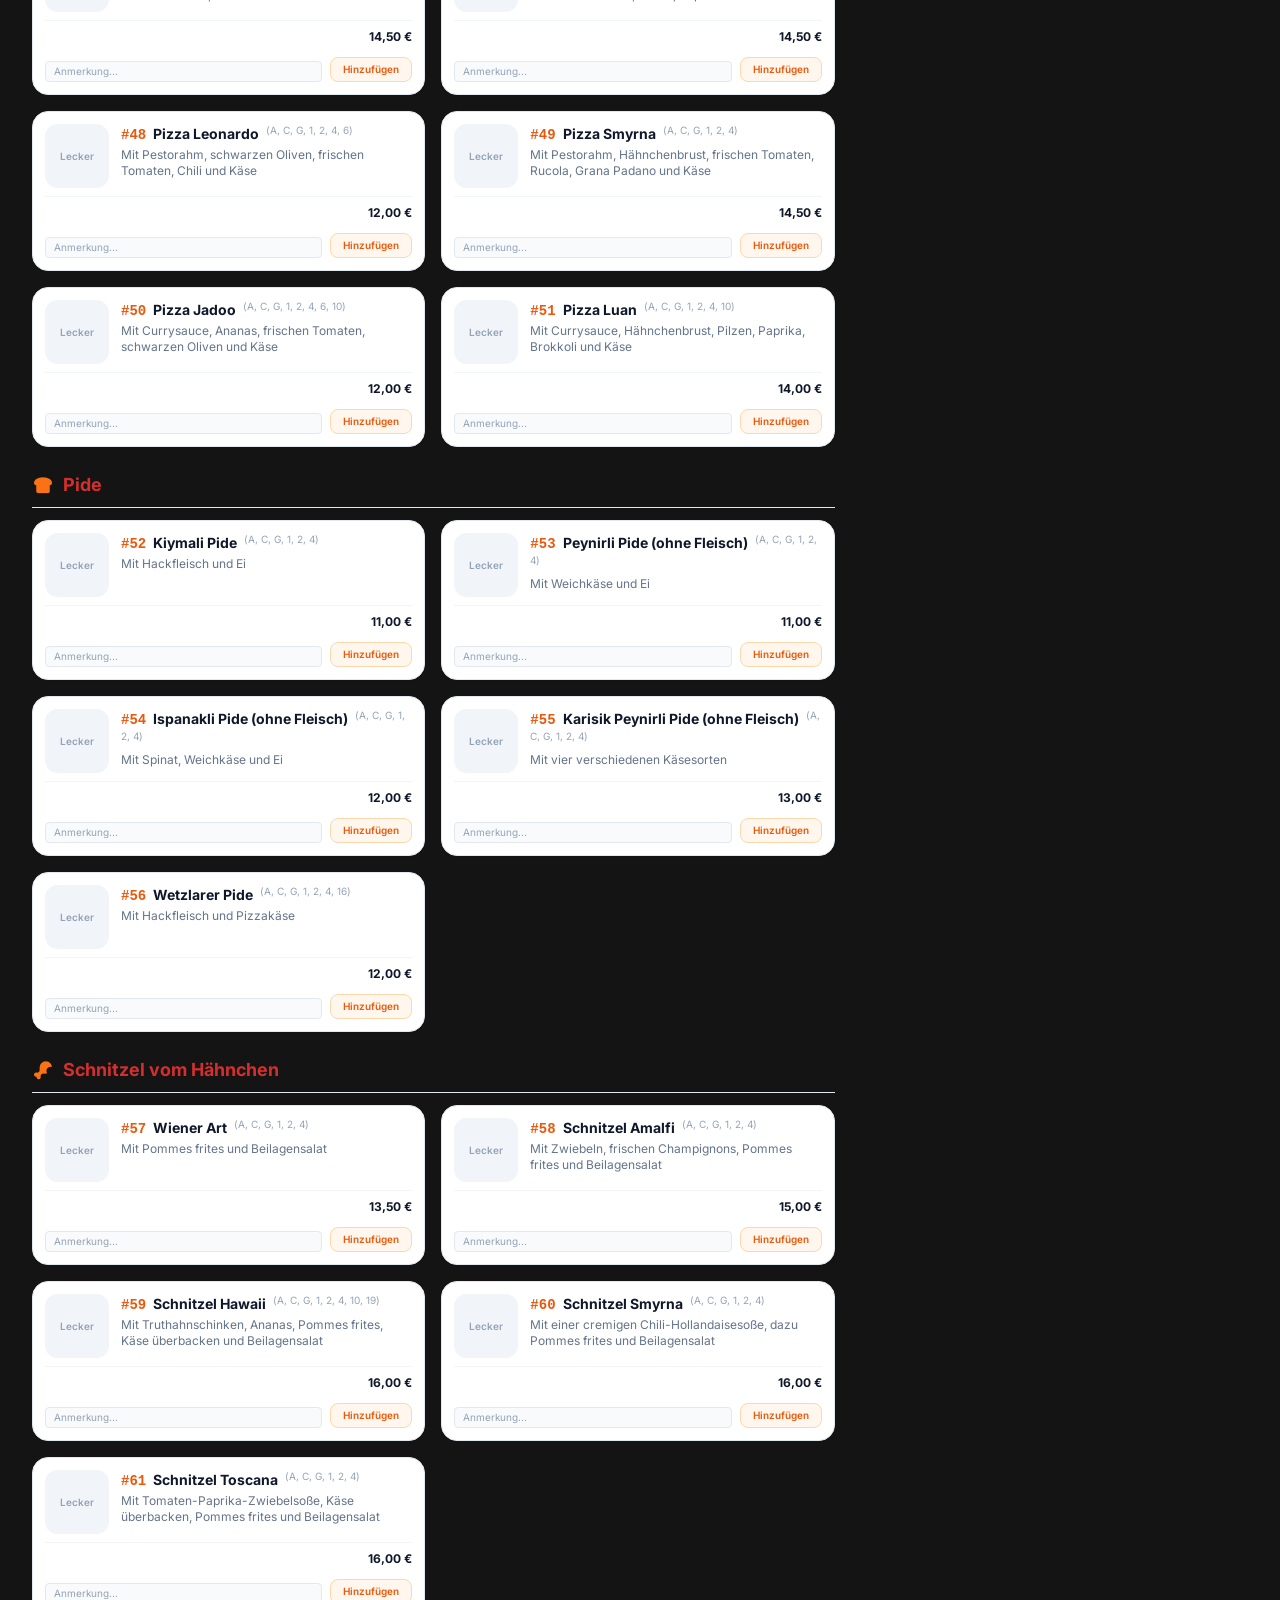
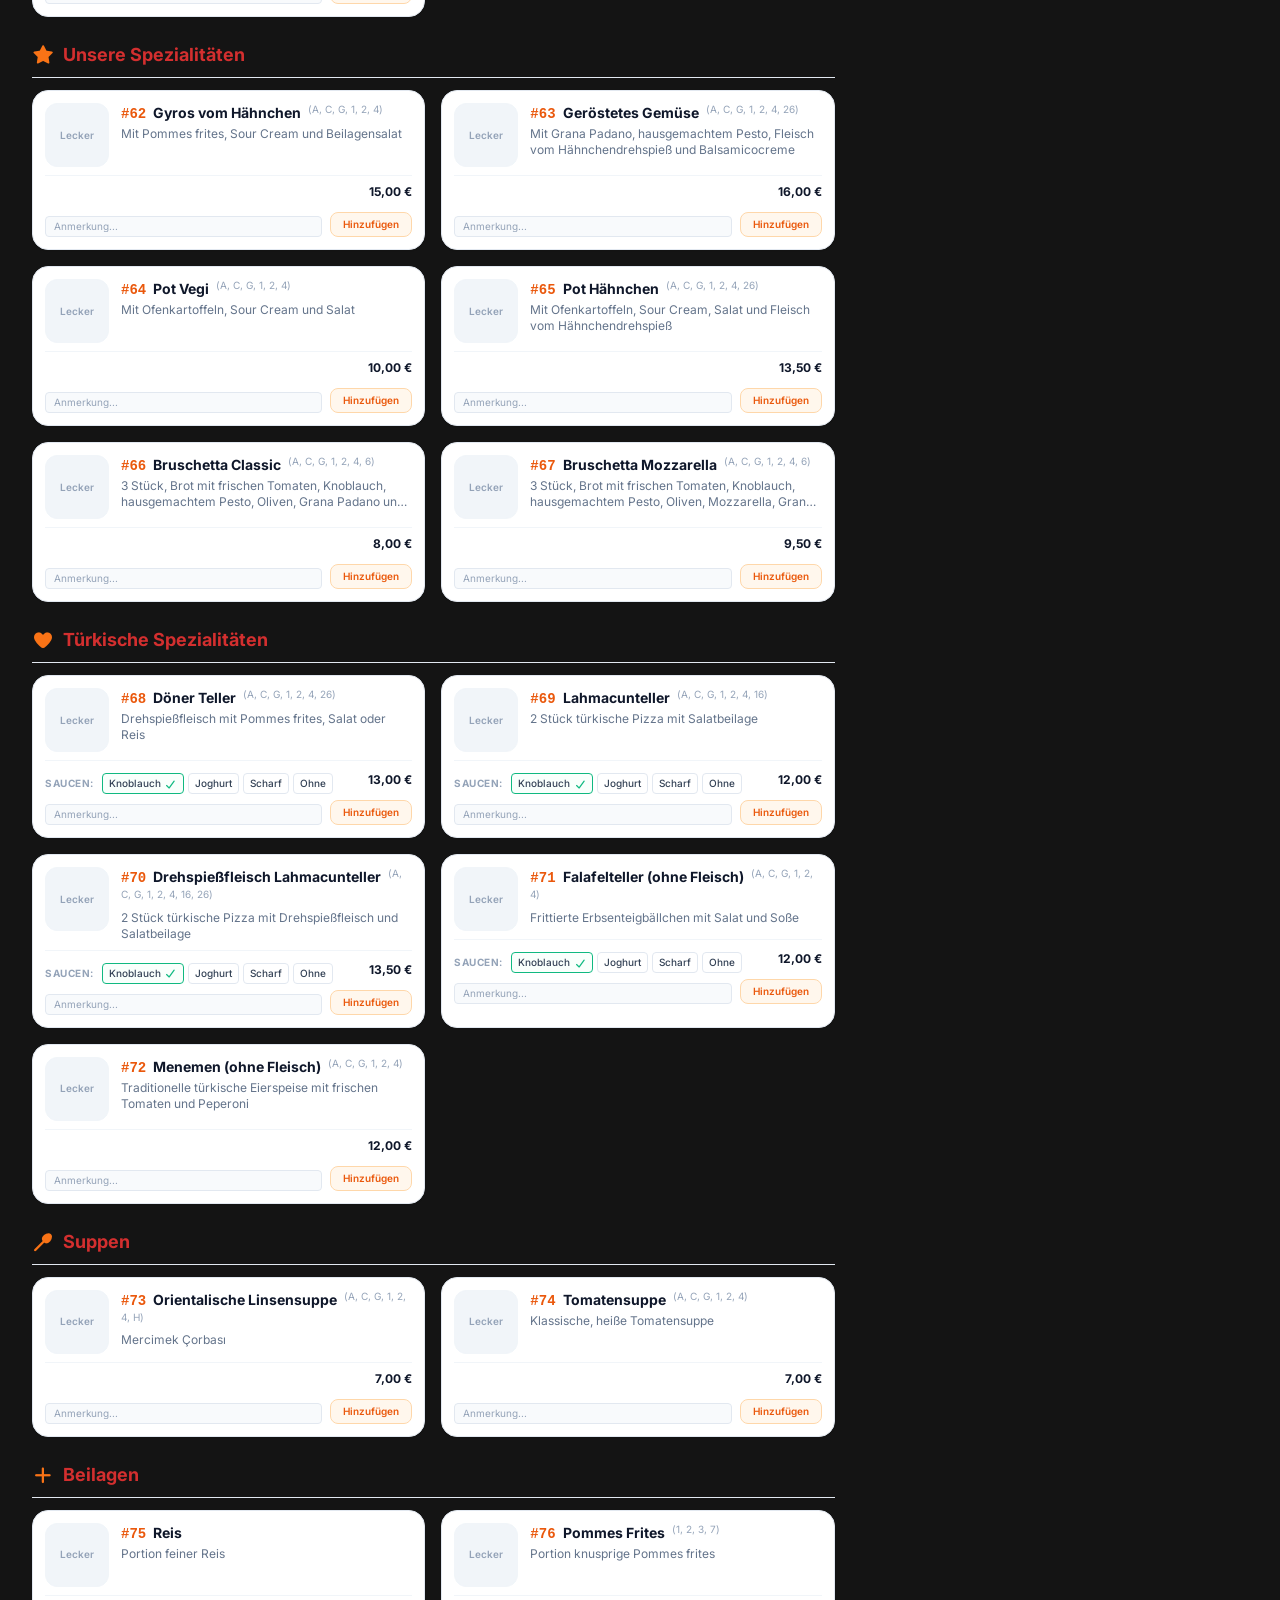
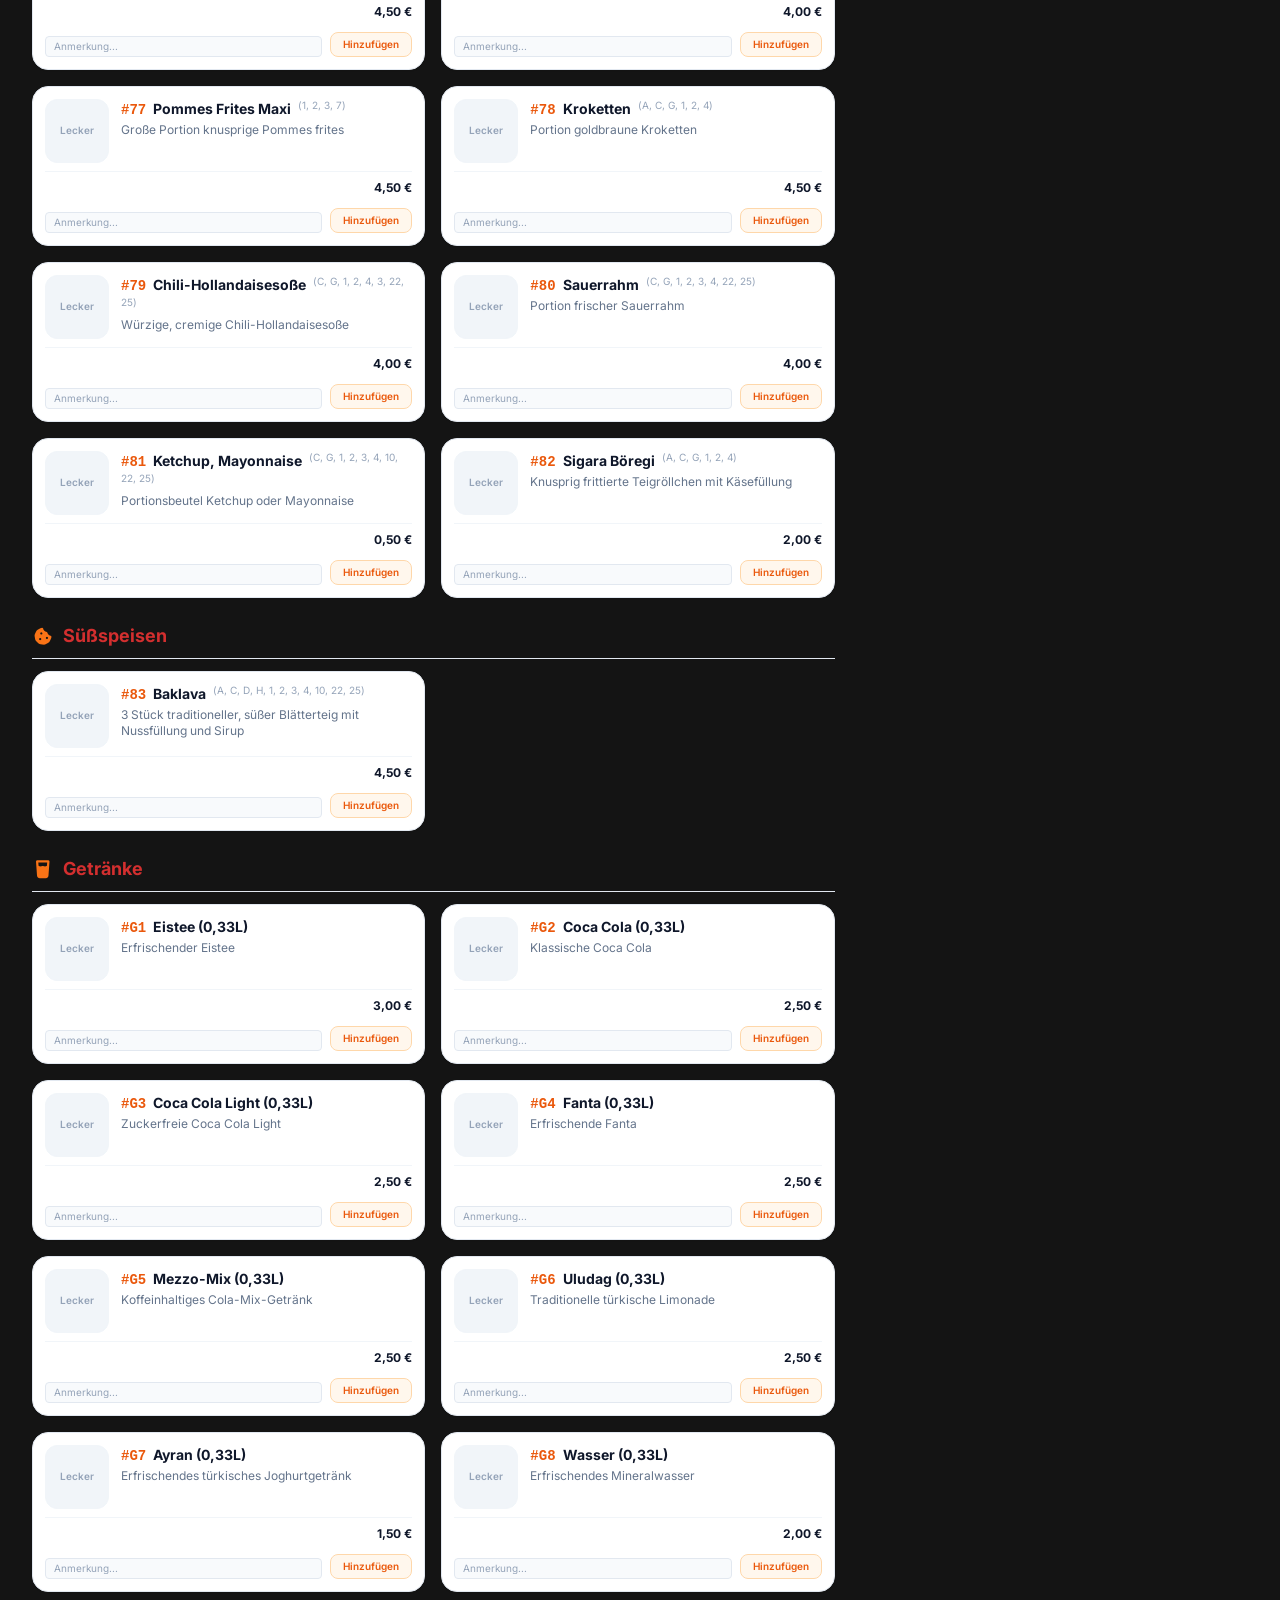
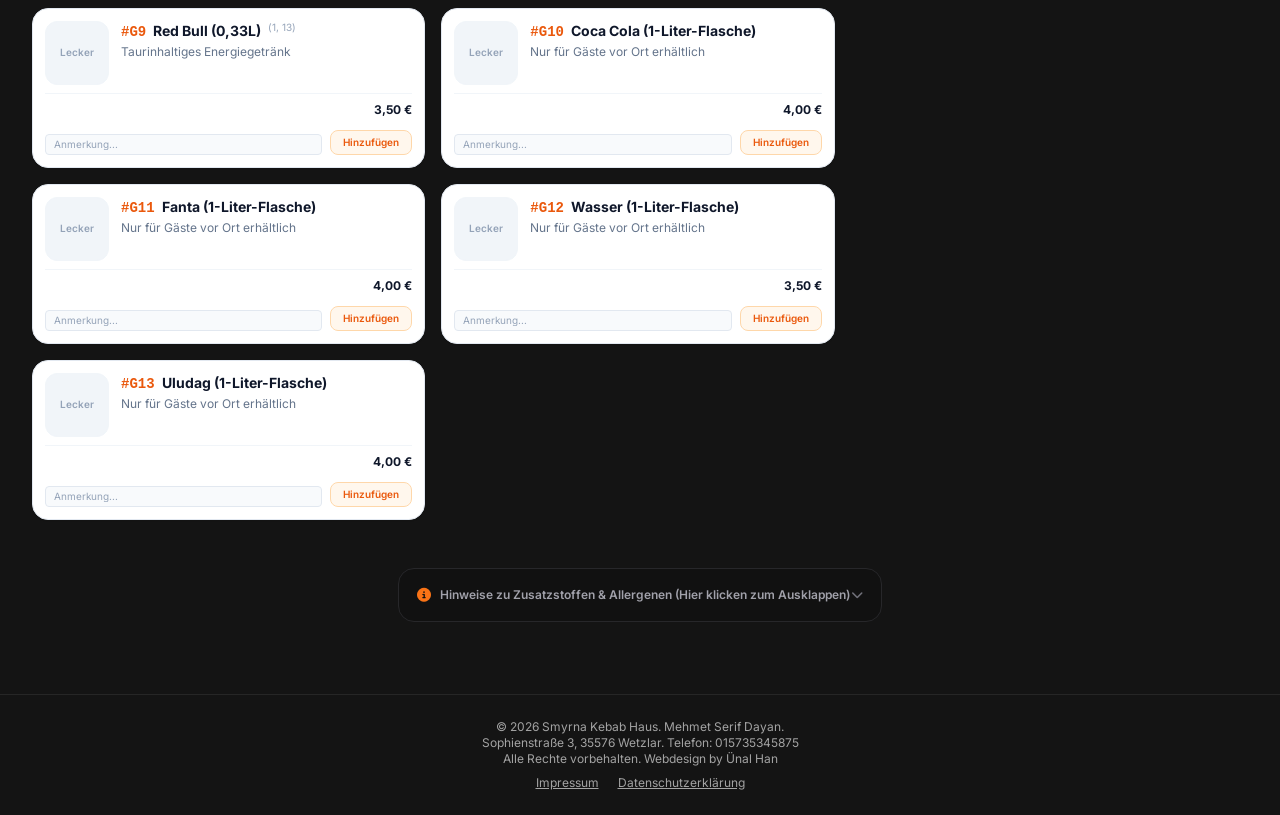
==== commit 62d7b7da: "Update index.html" ====
--- a/index.html
+++ b/index.html
@@ -20,10 +20,10 @@
                     colors: {
                         
                         brand: {
-                            bg: '#141414',       /* Tiefes Dunkelgrau für den Haupt-Hintergrund */
-                            card: '#1f1f1f',     /* Etwas helleres Grau für die Speisen-Karten */
-                            red: '#d32f2f',      /* Das kräftige Rot für Buttons und Highlights */
-                            muted: '#a3a3a3',    /* Ein weiches Grau für Zutaten-Texte */
+                            bg: '#141414',       
+                            card: '#1f1f1f',     
+                            red: '#d32f2f',      
+                            muted: '#a3a3a3',    
                         },
                         
                         orange: {
--- a/style.css
+++ b/style.css
@@ -130,3 +130,9 @@
         margin-bottom: 2px !important;
     }
 }
+/* Ändert NUR die Hauptkategorie-Titel über den Karten in das gewünschte Rot */
+#menu-container > div > h2,
+#menu-container > h2,
+.category-title {
+    color: #d32f2f !important;
+}
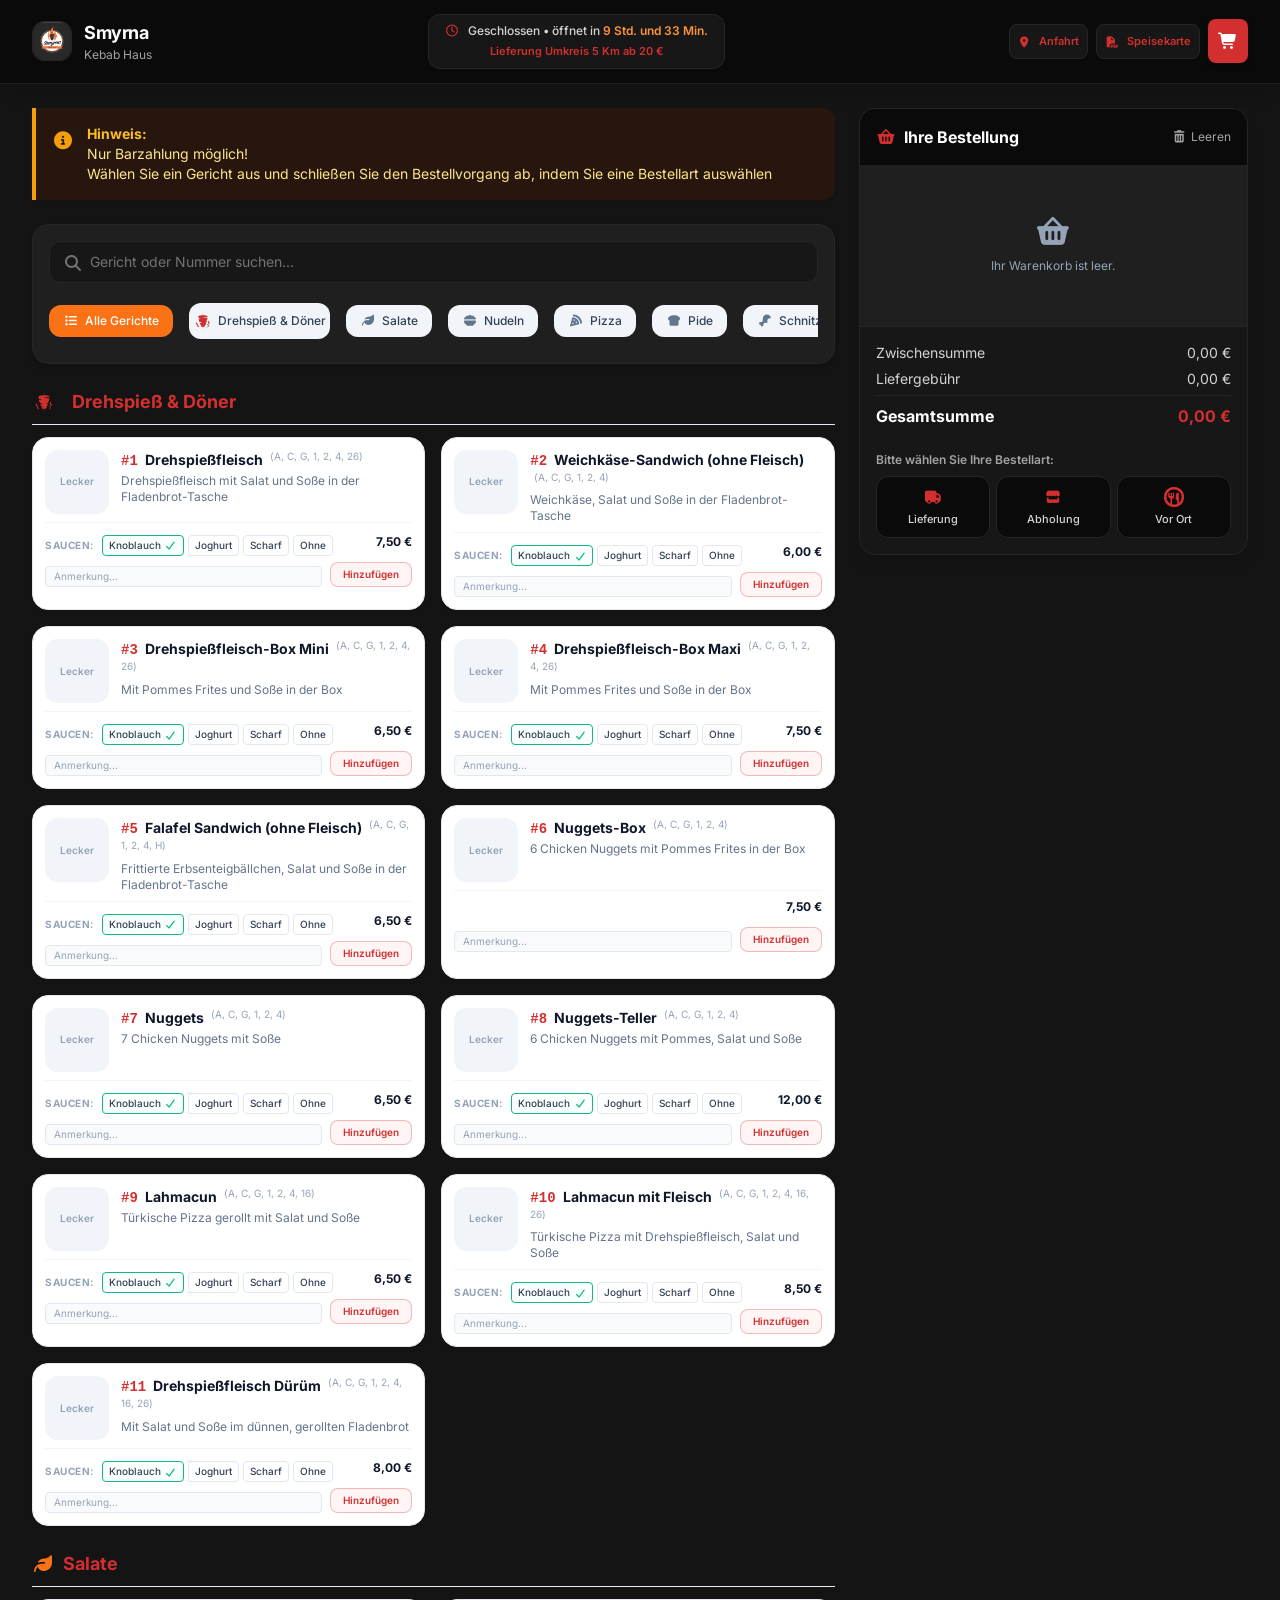
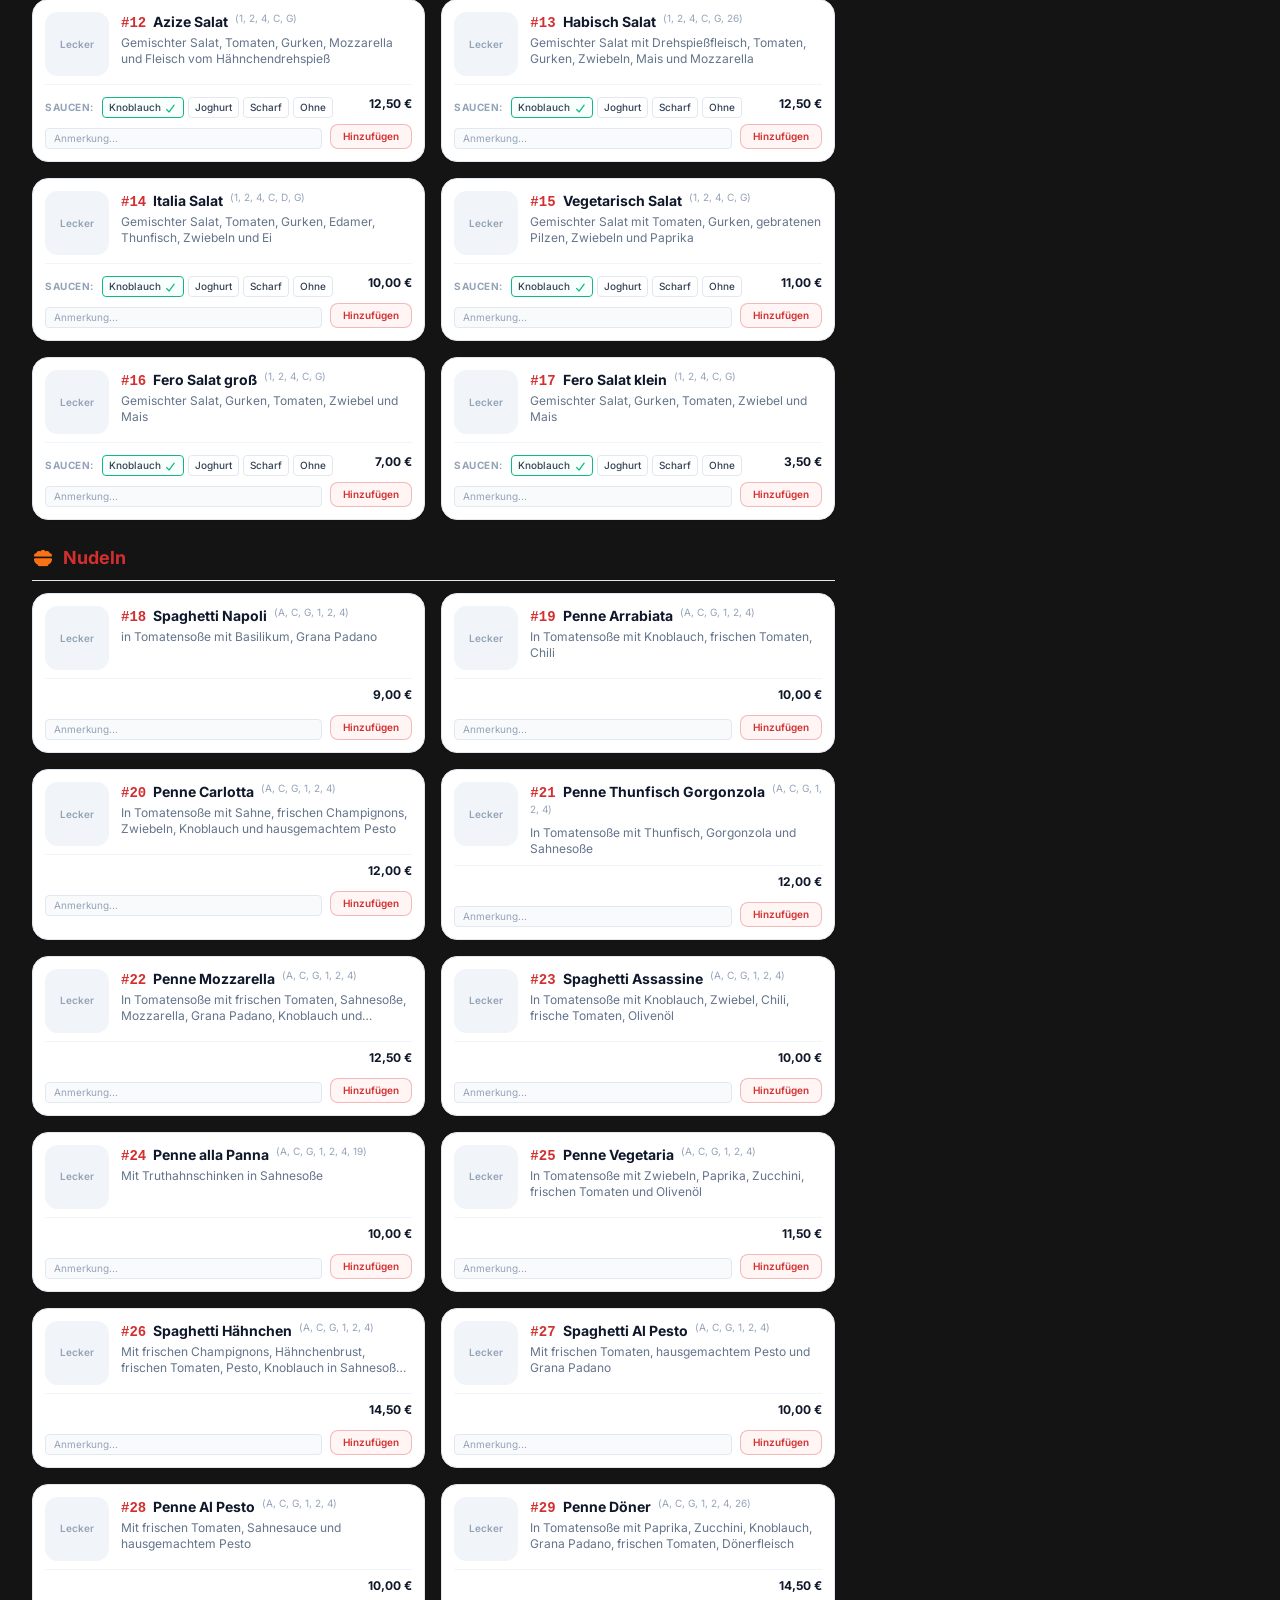
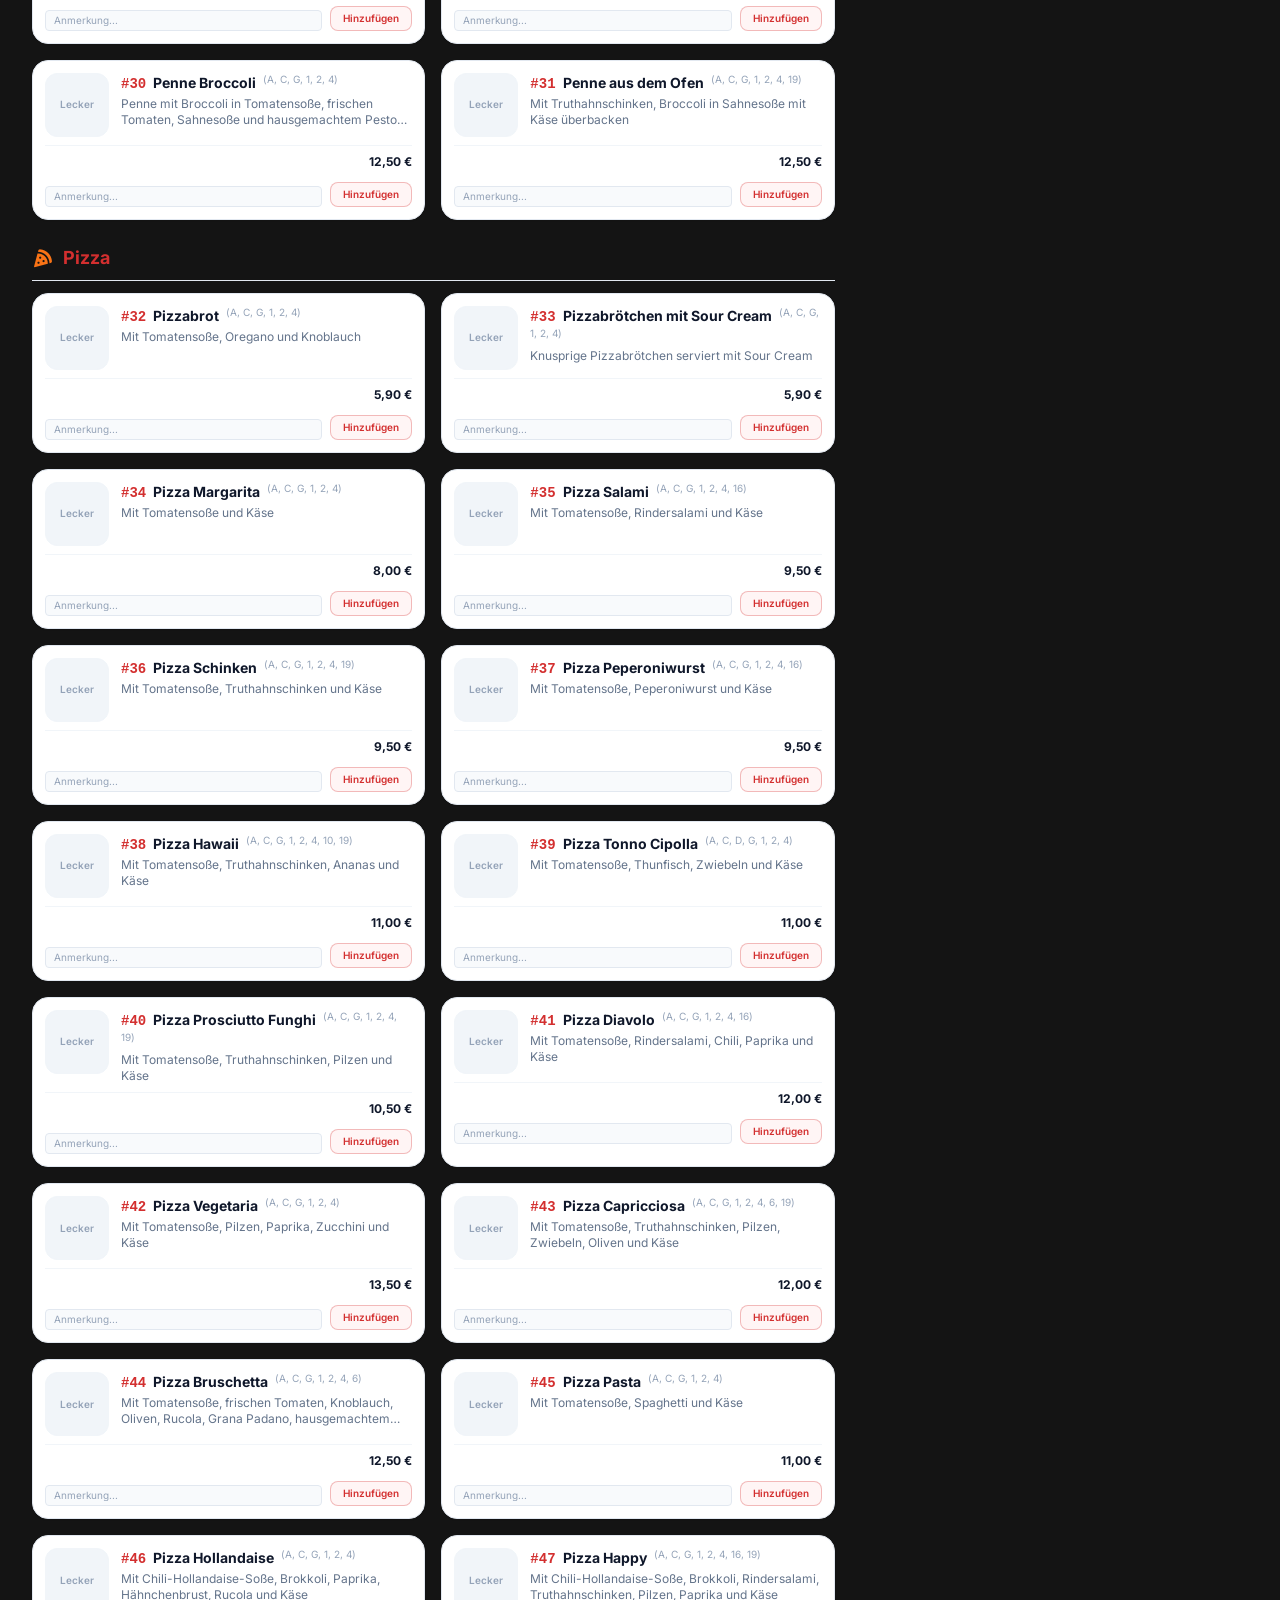
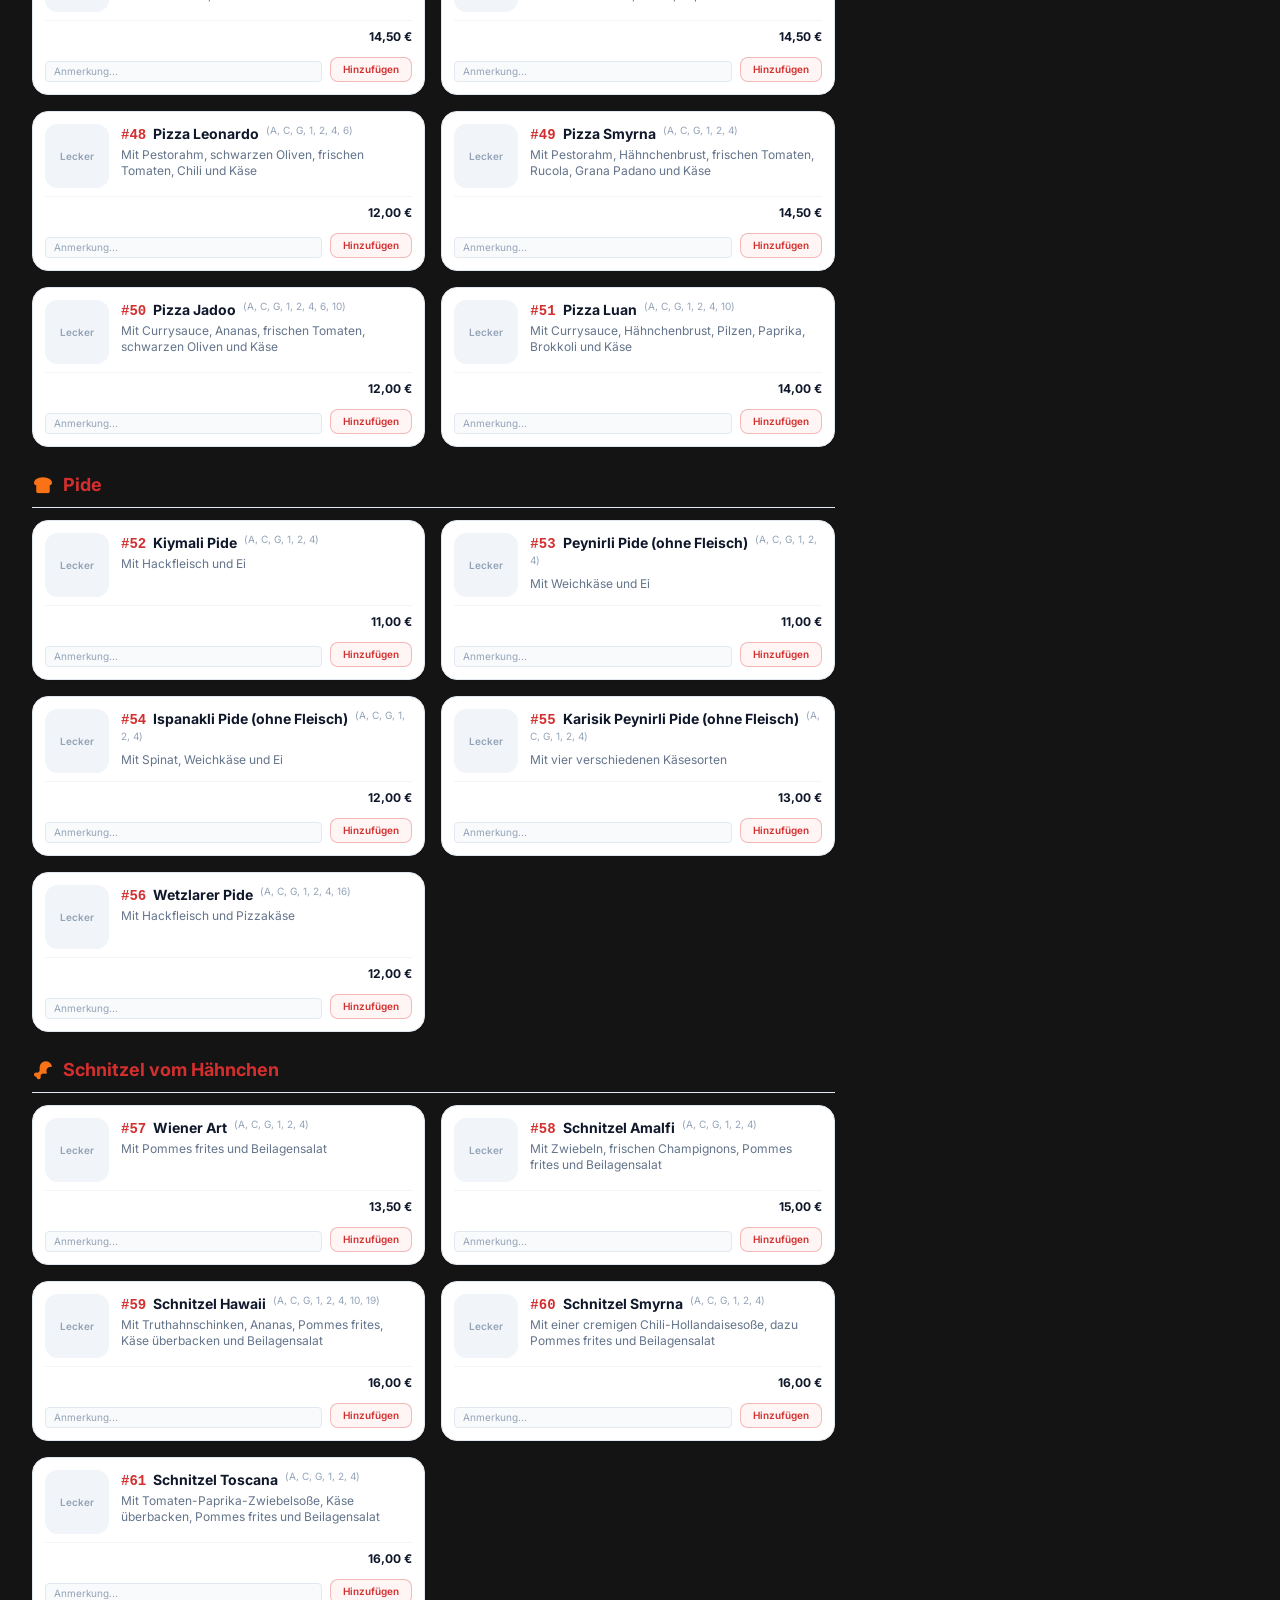
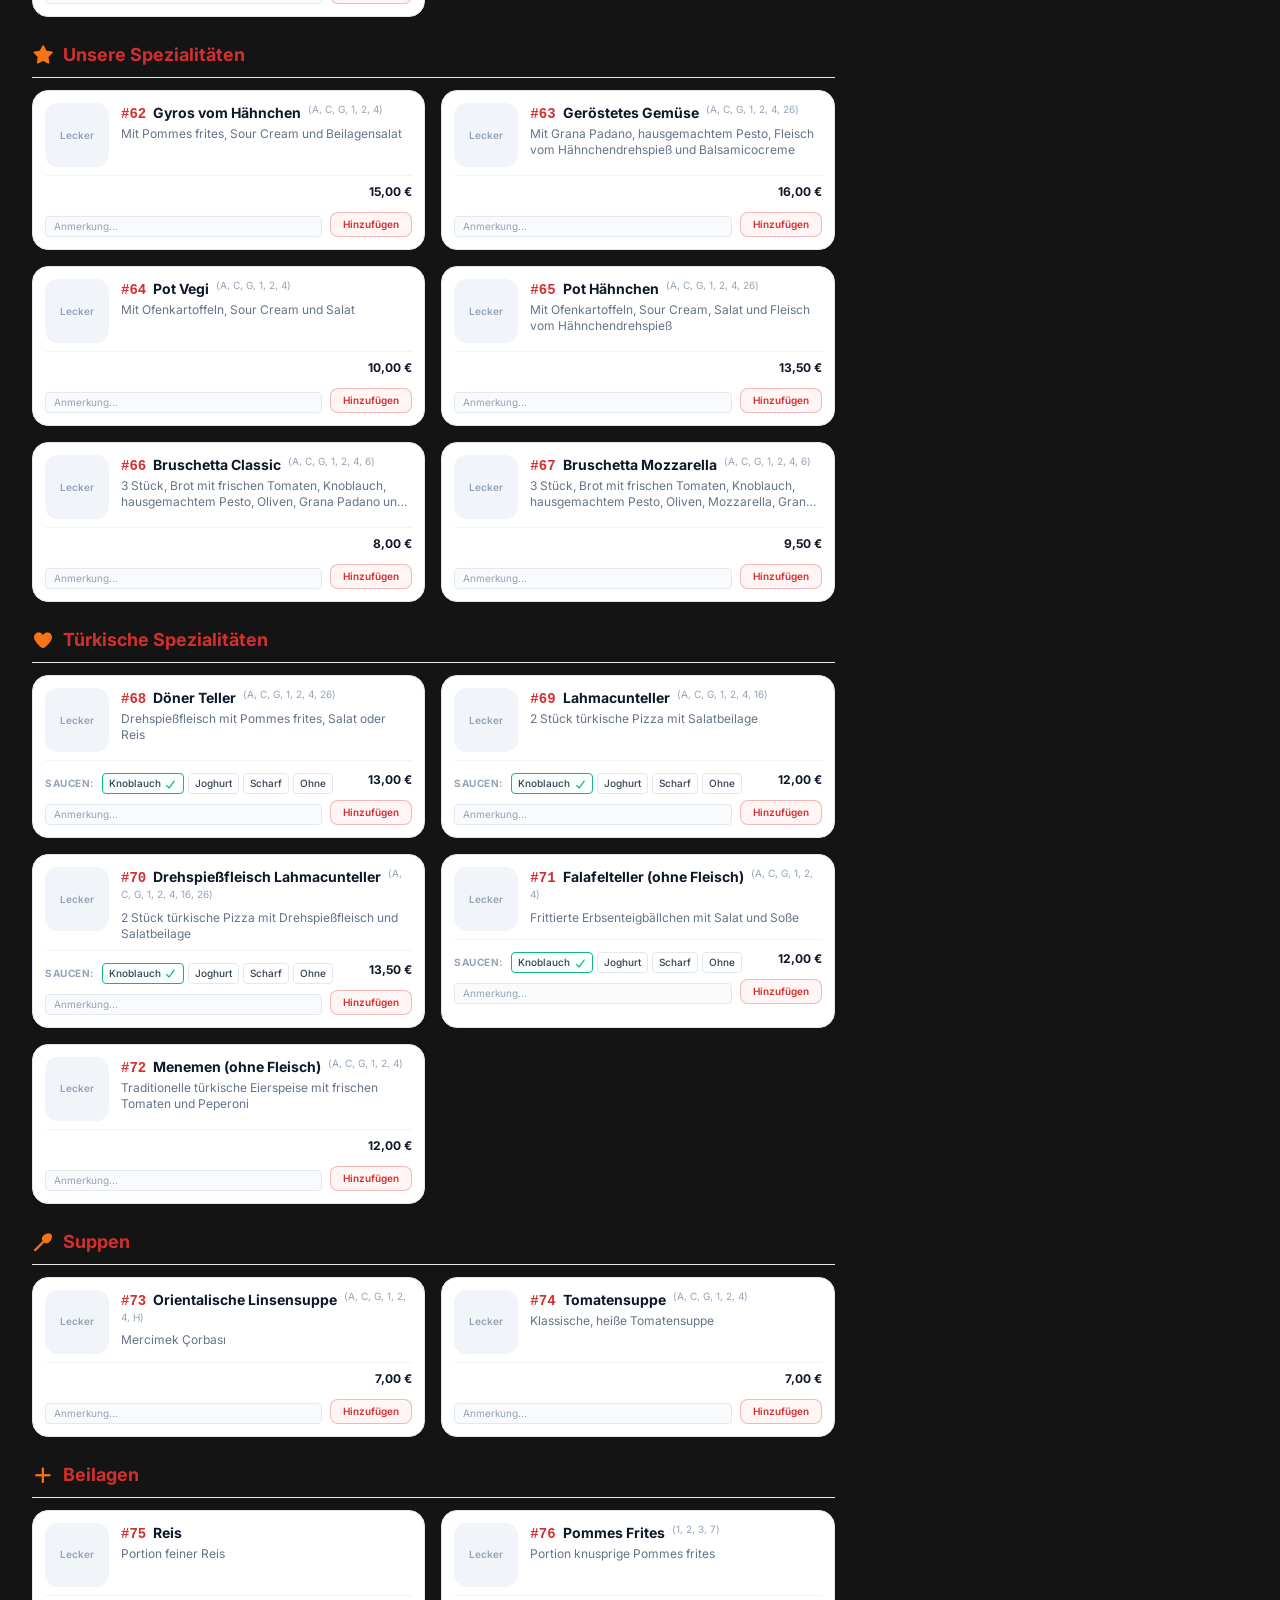
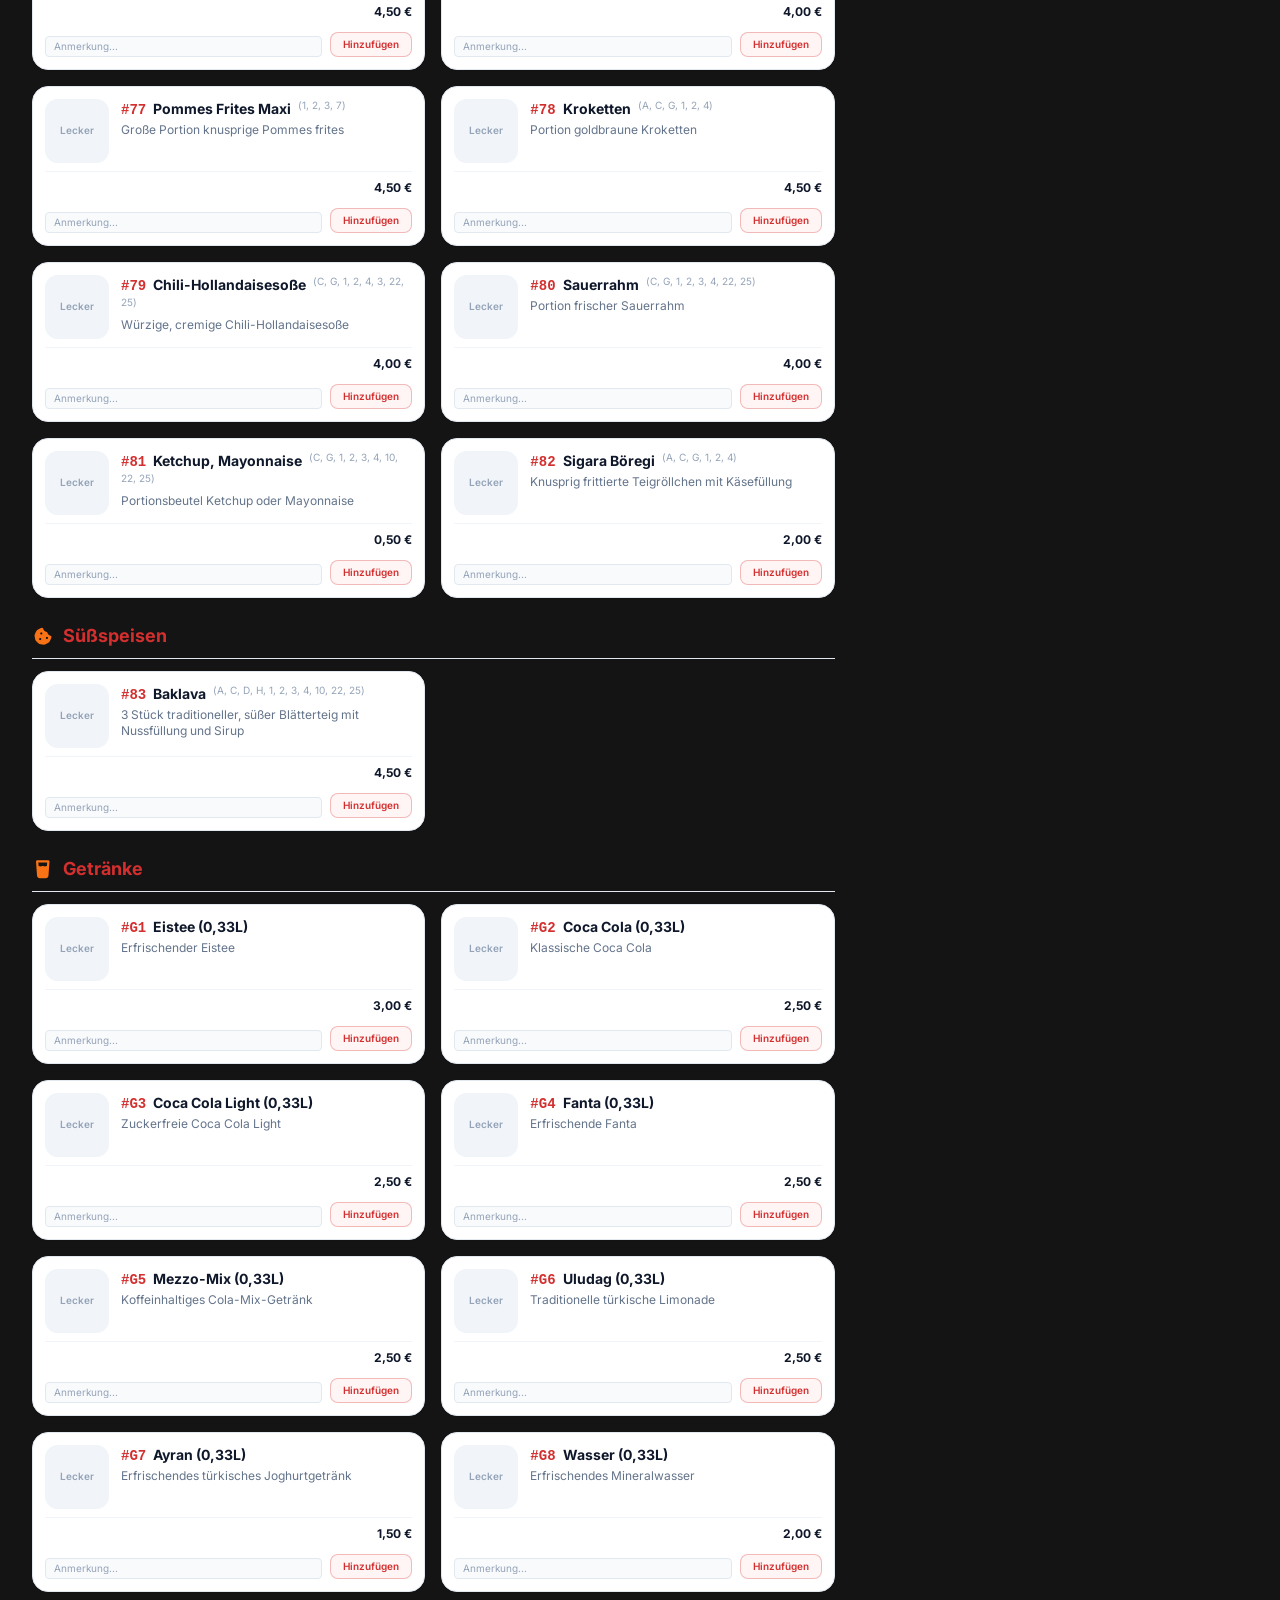
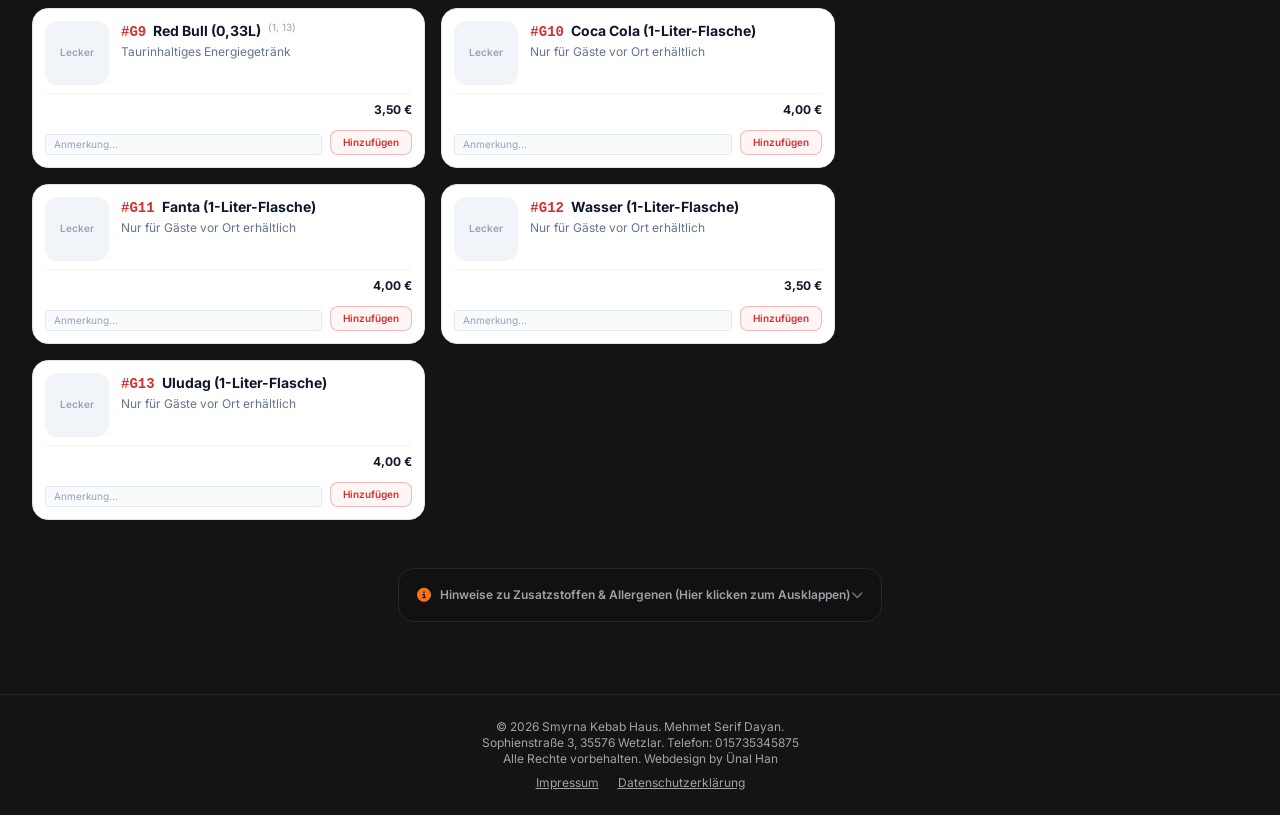
==== commit cefb97f3: "Update index.html" ====
--- a/index.html
+++ b/index.html
@@ -199,14 +199,23 @@
             <!-- Container: Jetzt im edlen 'brand-card' Anthrazit -->
             <div class="bg-brand-card rounded-2xl shadow-lg border border-neutral-800 overflow-hidden flex flex-col max-h-[calc(100vh-6rem)]">
                 
-                
-                
+                <!-- Angepasster Header-Bereich (Zurück-Button nur auf Mobilgeräten sichtbar, Titel zentriert auf Mobilgeräten) -->
                 <div class="p-4 bg-neutral-950 text-white flex items-center justify-between border-b border-neutral-800/80">
-
-                    <div class="flex items-center space-x-2">
-                        <i class="fa-solid fa-basket-shopping text-brand-red"></i>
+                    
+                    <!-- Neuer Zurück-Button: Nur sichtbar auf Mobilgeräten (lg:hidden) -->
+                    <button onclick="scrollToMenu()" class="lg:hidden flex items-center space-x-1 text-xs font-bold bg-neutral-900 hover:bg-neutral-800 text-brand-red px-2.5 py-1.5 rounded-lg border border-brand-red/20 transition">
+                        <i class="fa-solid fa-arrow-left"></i>
+                        
+                    </button>
+
+                    <!-- Titel: Auf Mobilgeräten zentriert (text-center, flex-1), auf großen Bildschirmen linksbündig mit Icon -->
+                    <div class="flex items-center justify-center lg:justify-start space-x-2 flex-1 lg:flex-none text-center lg:text-left">
+                       <i class="fa-solid fa-basket-shopping text-brand-red"></i>
+
                         <h2 class="font-bold text-base">Ihre Bestellung</h2>
                     </div>
+
+                    <!-- Unveränderter Mülleimer-Button aus deinem Skript -->
                     <button onclick="clearCart()" class="text-xs text-brand-muted hover:text-red-400 transition flex items-center space-x-1">
                         <i class="fa-solid fa-trash-can"></i>
                         <span>Leeren</span>
@@ -451,8 +460,6 @@
     </div>
 </footer>
 
-
-    
     <div id="legalModal" class="fixed inset-0 bg-black/80 backdrop-blur-sm z-50 items-center justify-center p-4" style="display: none;">
         <div class="bg-brand-card rounded-2xl max-w-2xl w-full max-h-[80vh] flex flex-col shadow-2xl border border-neutral-800">
             <div class="p-4 border-b border-neutral-800 flex justify-between items-center bg-neutral-950 rounded-t-2xl">
@@ -466,5 +473,28 @@
         </div>
     </div>
 
+    <!-- Schwebender Warenkorb-Button am unteren rechten Rand (Nur Mobilversion) mit eingebautem Badge -->
+    <div id="sticky-mobile-cart" class="fixed bottom-4 right-4 z-50 md:hidden transition-all duration-300 transform translate-y-20 opacity-0">
+        <button onclick="toggleMobileCart()" class="relative bg-brand-red hover:bg-red-700 text-white p-4 rounded-full font-medium flex items-center justify-center shadow-2xl border border-neutral-800/50 active:scale-95">
+            <i class="fa-solid fa-cart-shopping text-xl"></i>
+            <!-- DAS NEUE BADGE FÜR DIE ANZAHL DER SPEISEN -->
+            <span id="sticky-cart-badge" class="absolute -top-1.5 -right-1.5 bg-white text-brand-red text-[10px] font-bold w-5 h-5 rounded-full flex items-center justify-center border-2 border-neutral-950 hidden">0</span>
+        </button>
+    </div>
+
+<script>
+window.addEventListener('scroll', () => {
+    const stickyCart = document.getElementById('sticky-mobile-cart');
+    const sidebar = document.getElementById('cart-sidebar');
+    if (!stickyCart) return;
+
+    if (window.scrollY > 200 && (!sidebar || sidebar.classList.contains('hidden'))) {
+        stickyCart.classList.remove('translate-y-20', 'opacity-0');
+    } else {
+        stickyCart.classList.add('translate-y-20', 'opacity-0');
+    }
+});
+</script>
+
 </body>
 </html>
--- a/style.css
+++ b/style.css
@@ -2,6 +2,25 @@
     font-family: 'Inter', sans-serif;
 }
 
+
+[id^="dish-card-"] h3 .text-orange-600,
+.text-orange-600 {
+    color: #d32f2f !important;
+}
+
+
+[id^="dish-card-"] button.bg-orange-50 {
+    color: #d32f2f !important;
+    border-color: rgba(211, 47, 47, 0.3) !important;
+    background-color: #fff5f5 !important; 
+}
+
+
+[id^="dish-card-"] button.bg-orange-50:hover {
+    background-color: #d32f2f !important;
+    border-color: #d32f2f !important;
+    color: #ffffff !important;
+}
 
 .custom-scrollbar::-webkit-scrollbar {
     width: 6px;
@@ -96,13 +115,19 @@
     }
 
 
-    div[class*="sauce"], .flex.flex-wrap.gap-1 {
+div[class*="sauce"], .flex.flex-wrap.gap-1 {
         display: flex !important;
         flex-wrap: wrap !important;
         width: 100% !important;
         gap: 4px !important;
     }
 
+
+    #menu-container > div > h2,
+    #menu-container > h2,
+    .category-title {
+        color: #d32f2f !important;
+    }
 
     div[class*="sauce"] label, div[class*="sauce"] span {
         font-size: 9px !important;
@@ -130,7 +155,8 @@
         margin-bottom: 2px !important;
     }
 }
-/* Ändert NUR die Hauptkategorie-Titel über den Karten in das gewünschte Rot */
+
+
 #menu-container > div > h2,
 #menu-container > h2,
 .category-title {
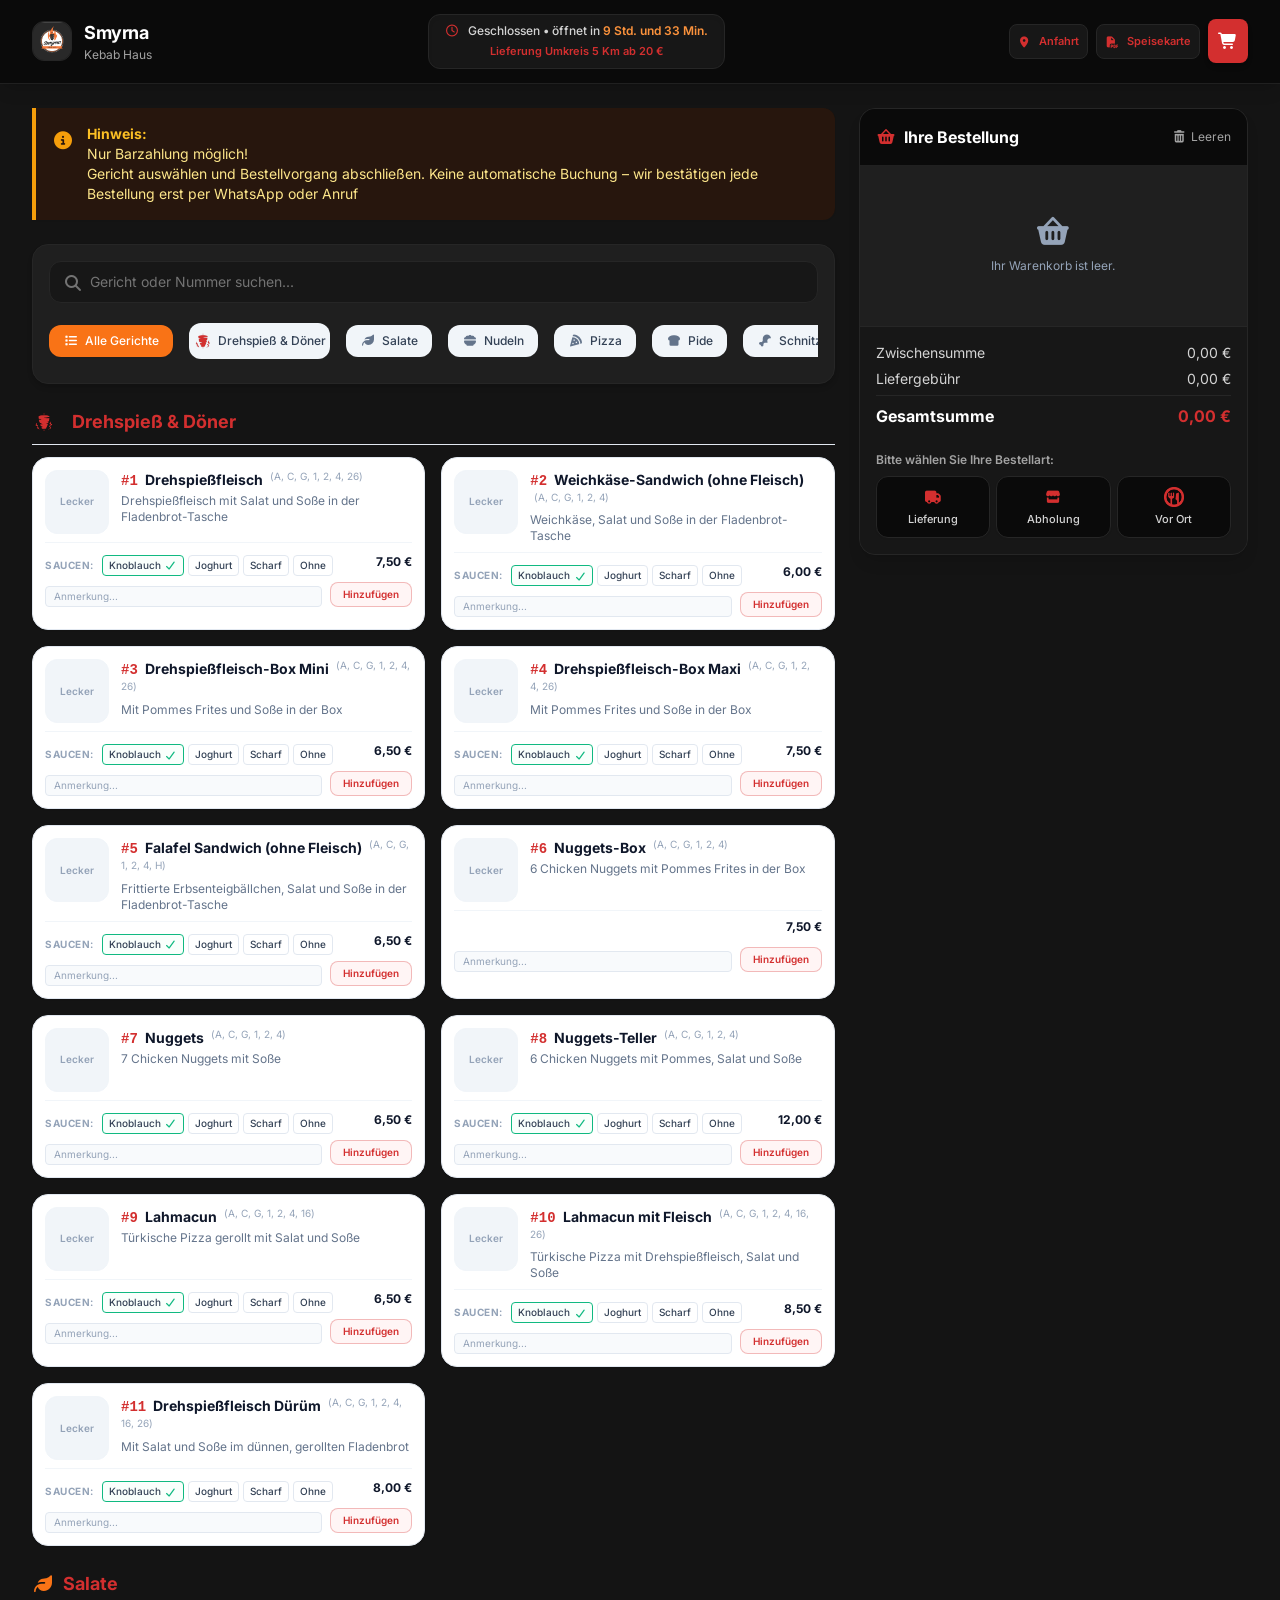
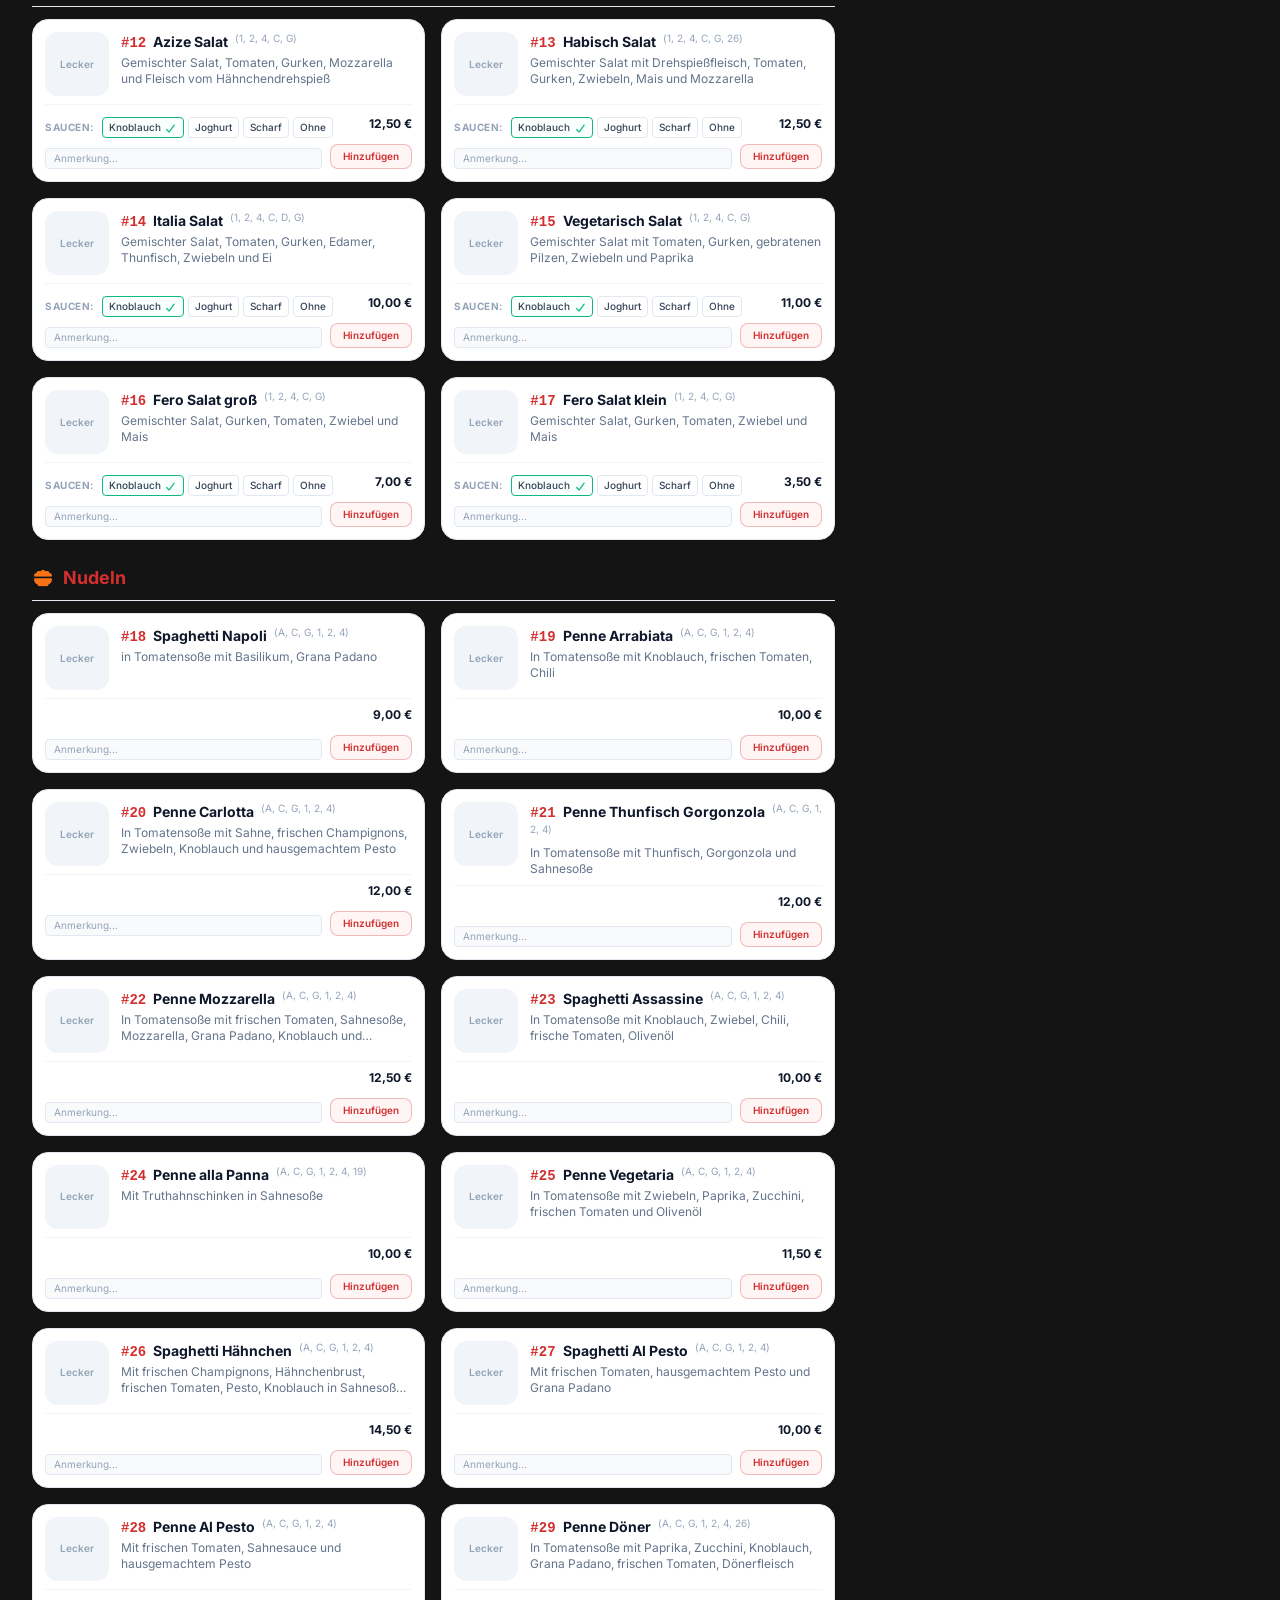
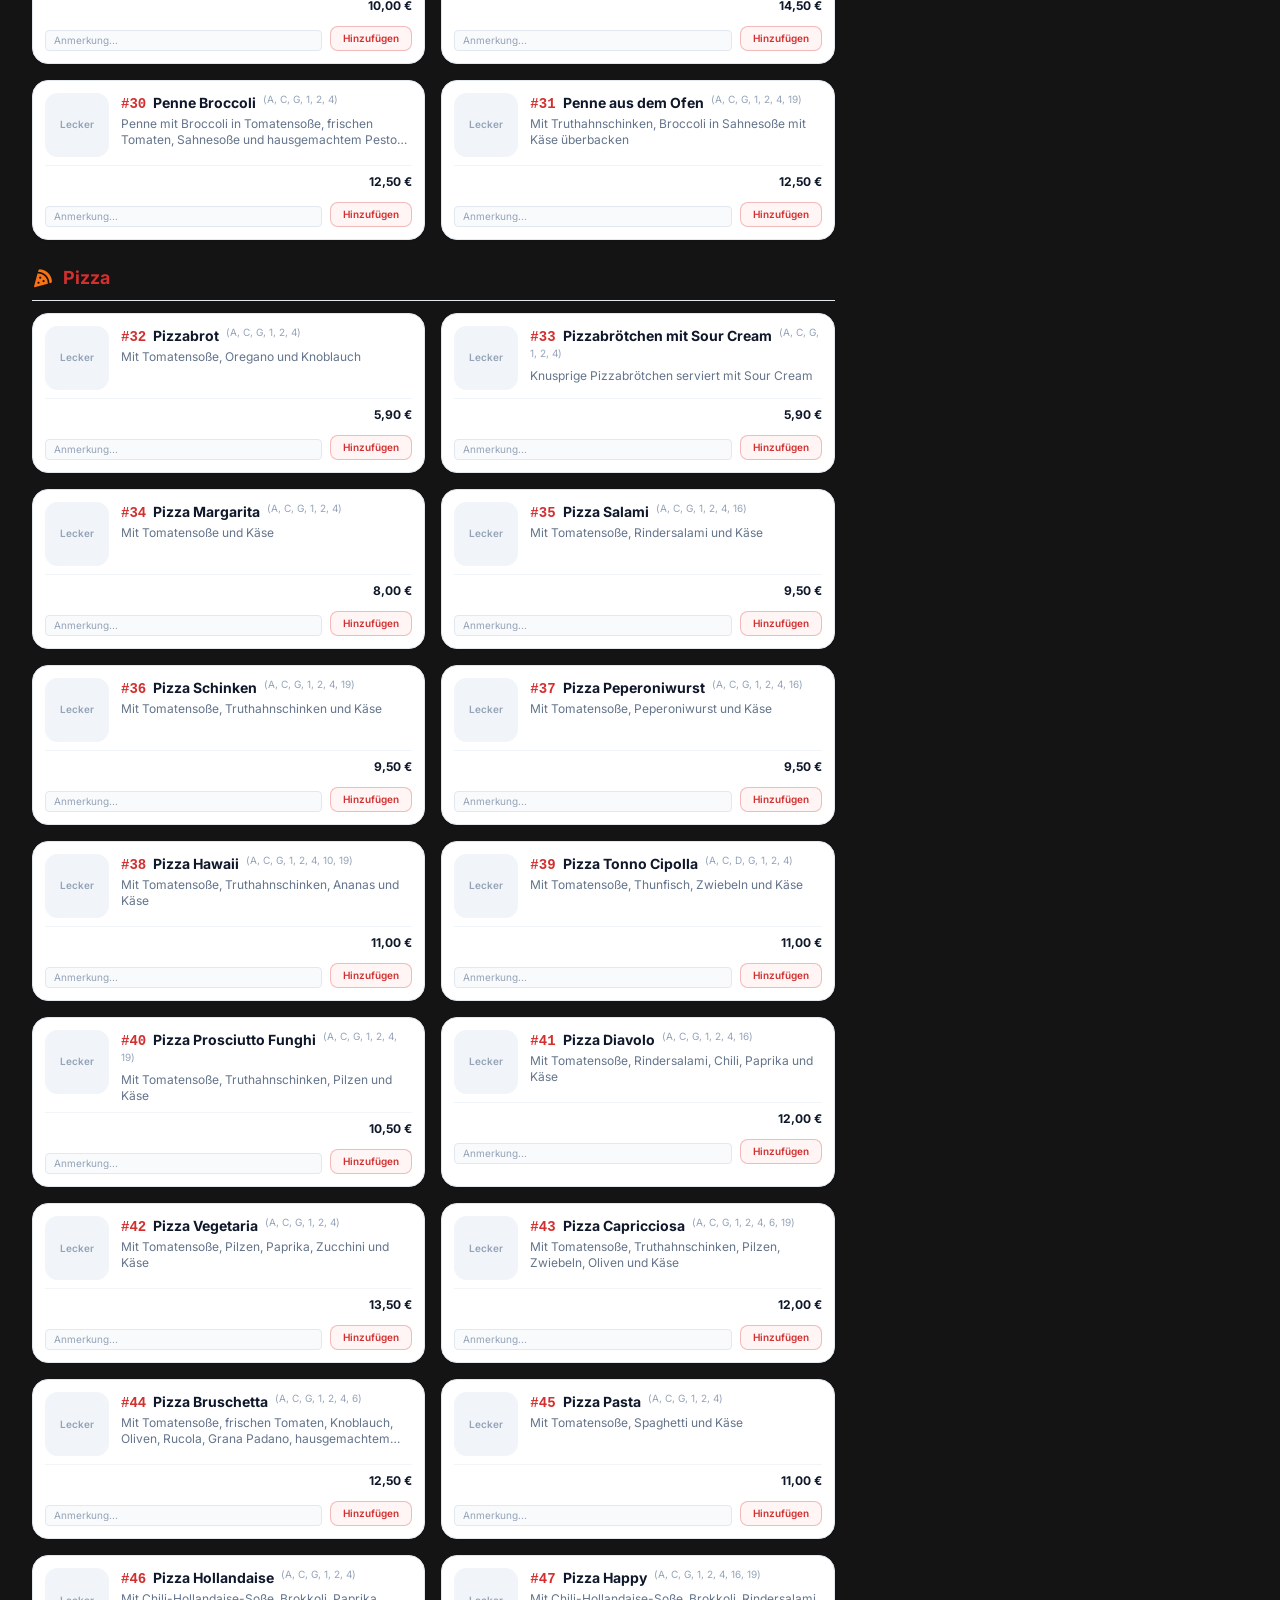
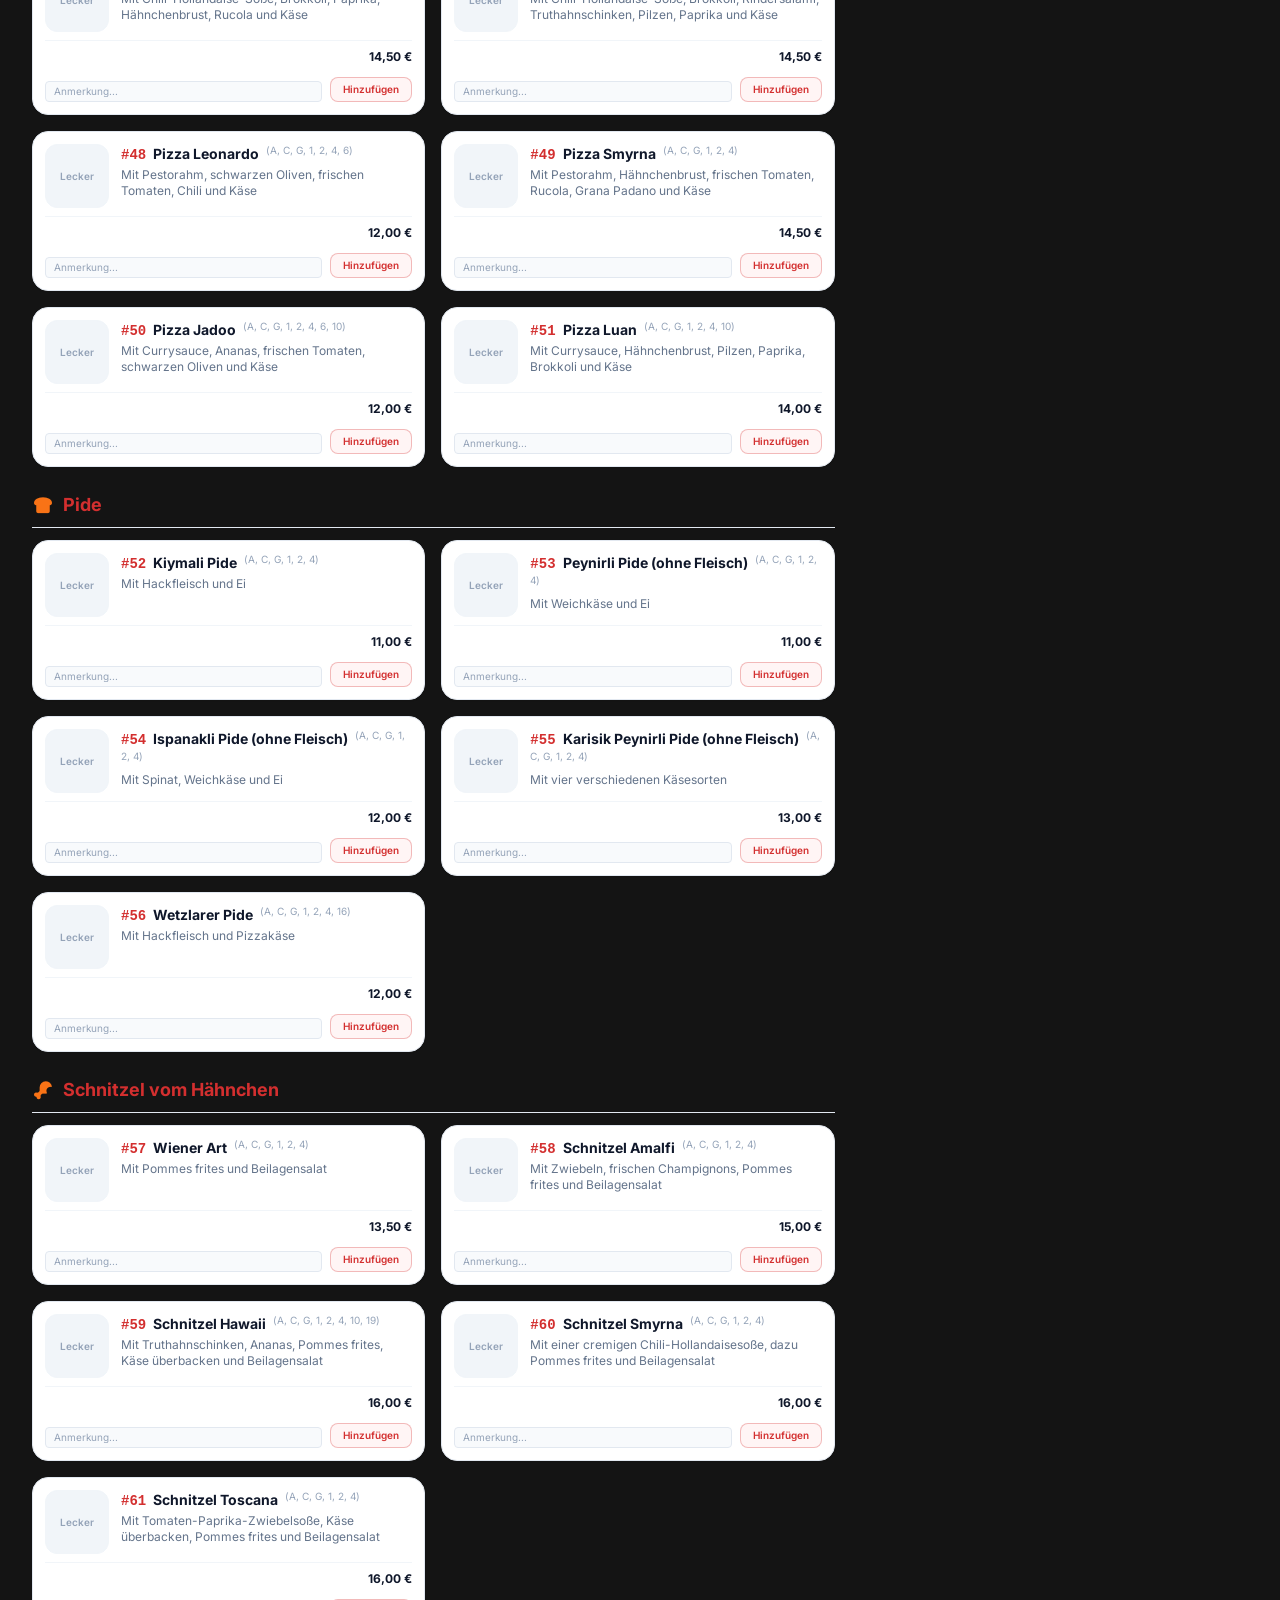
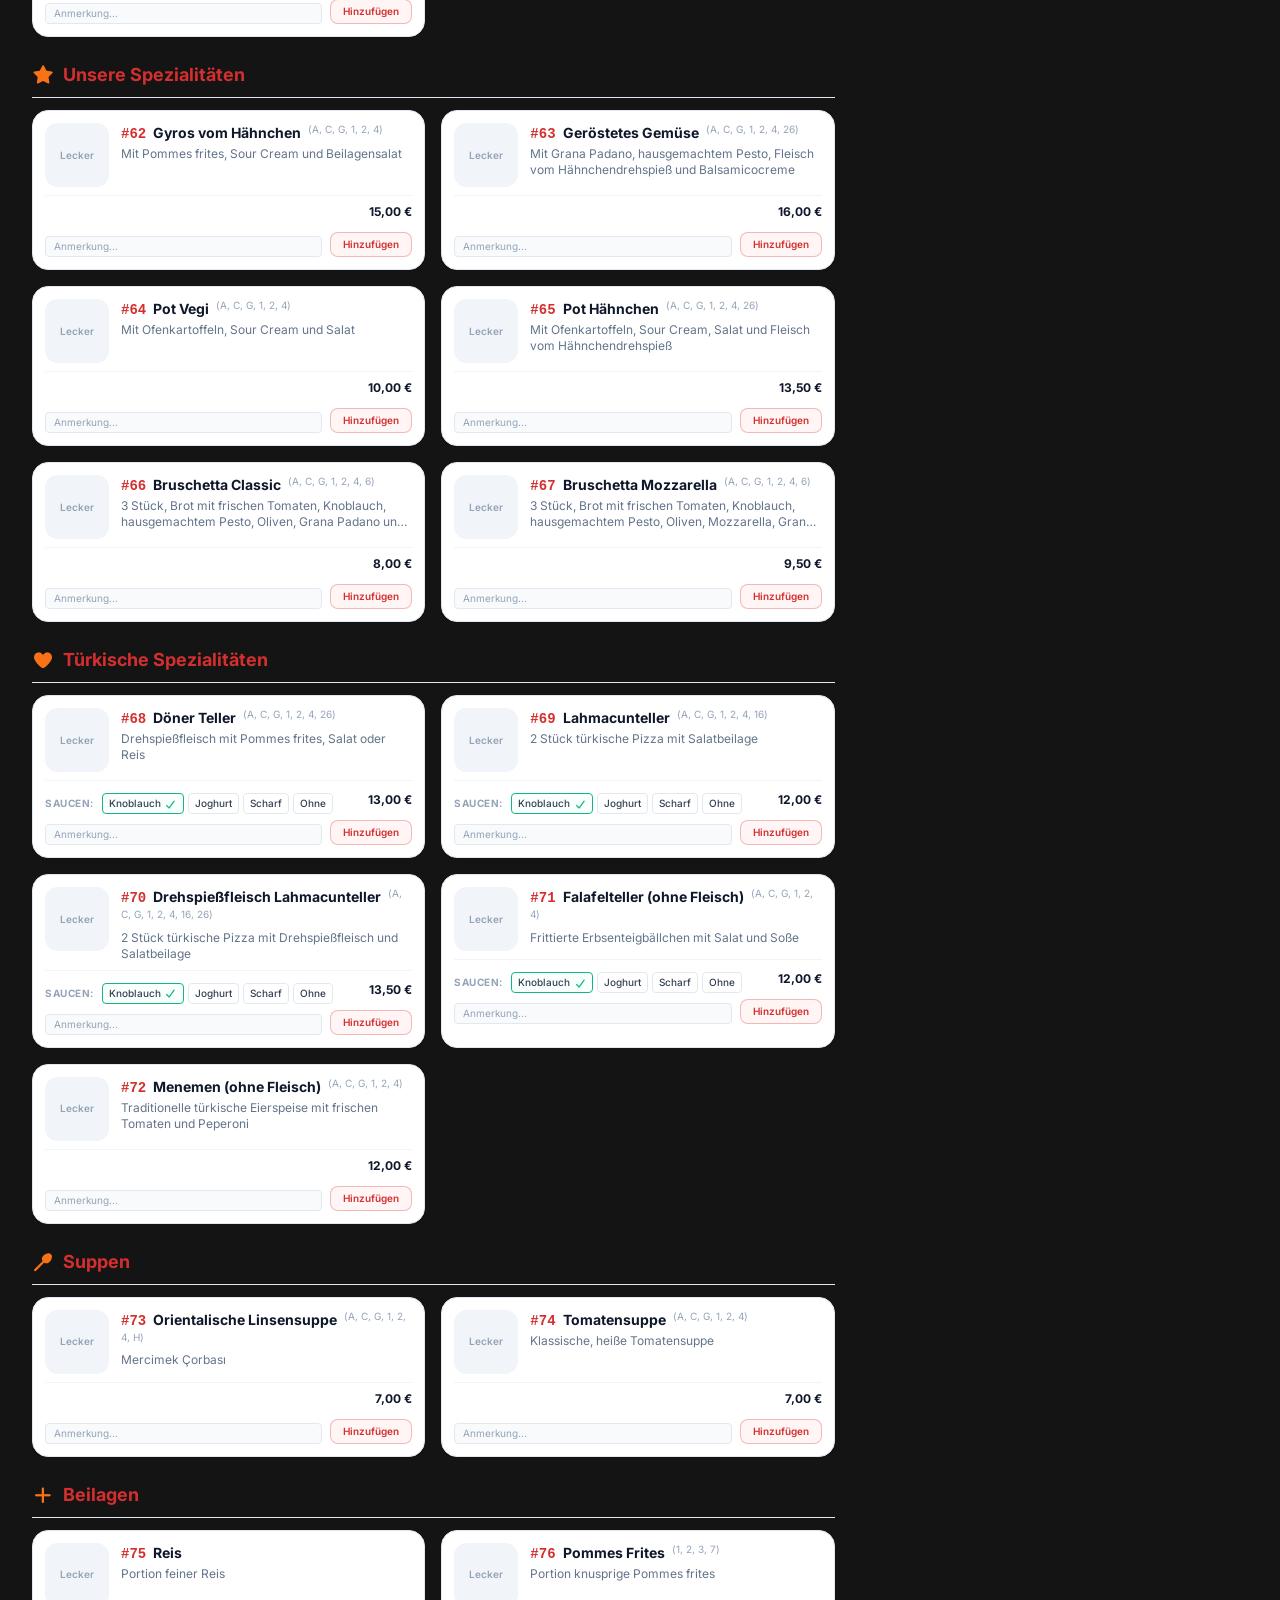
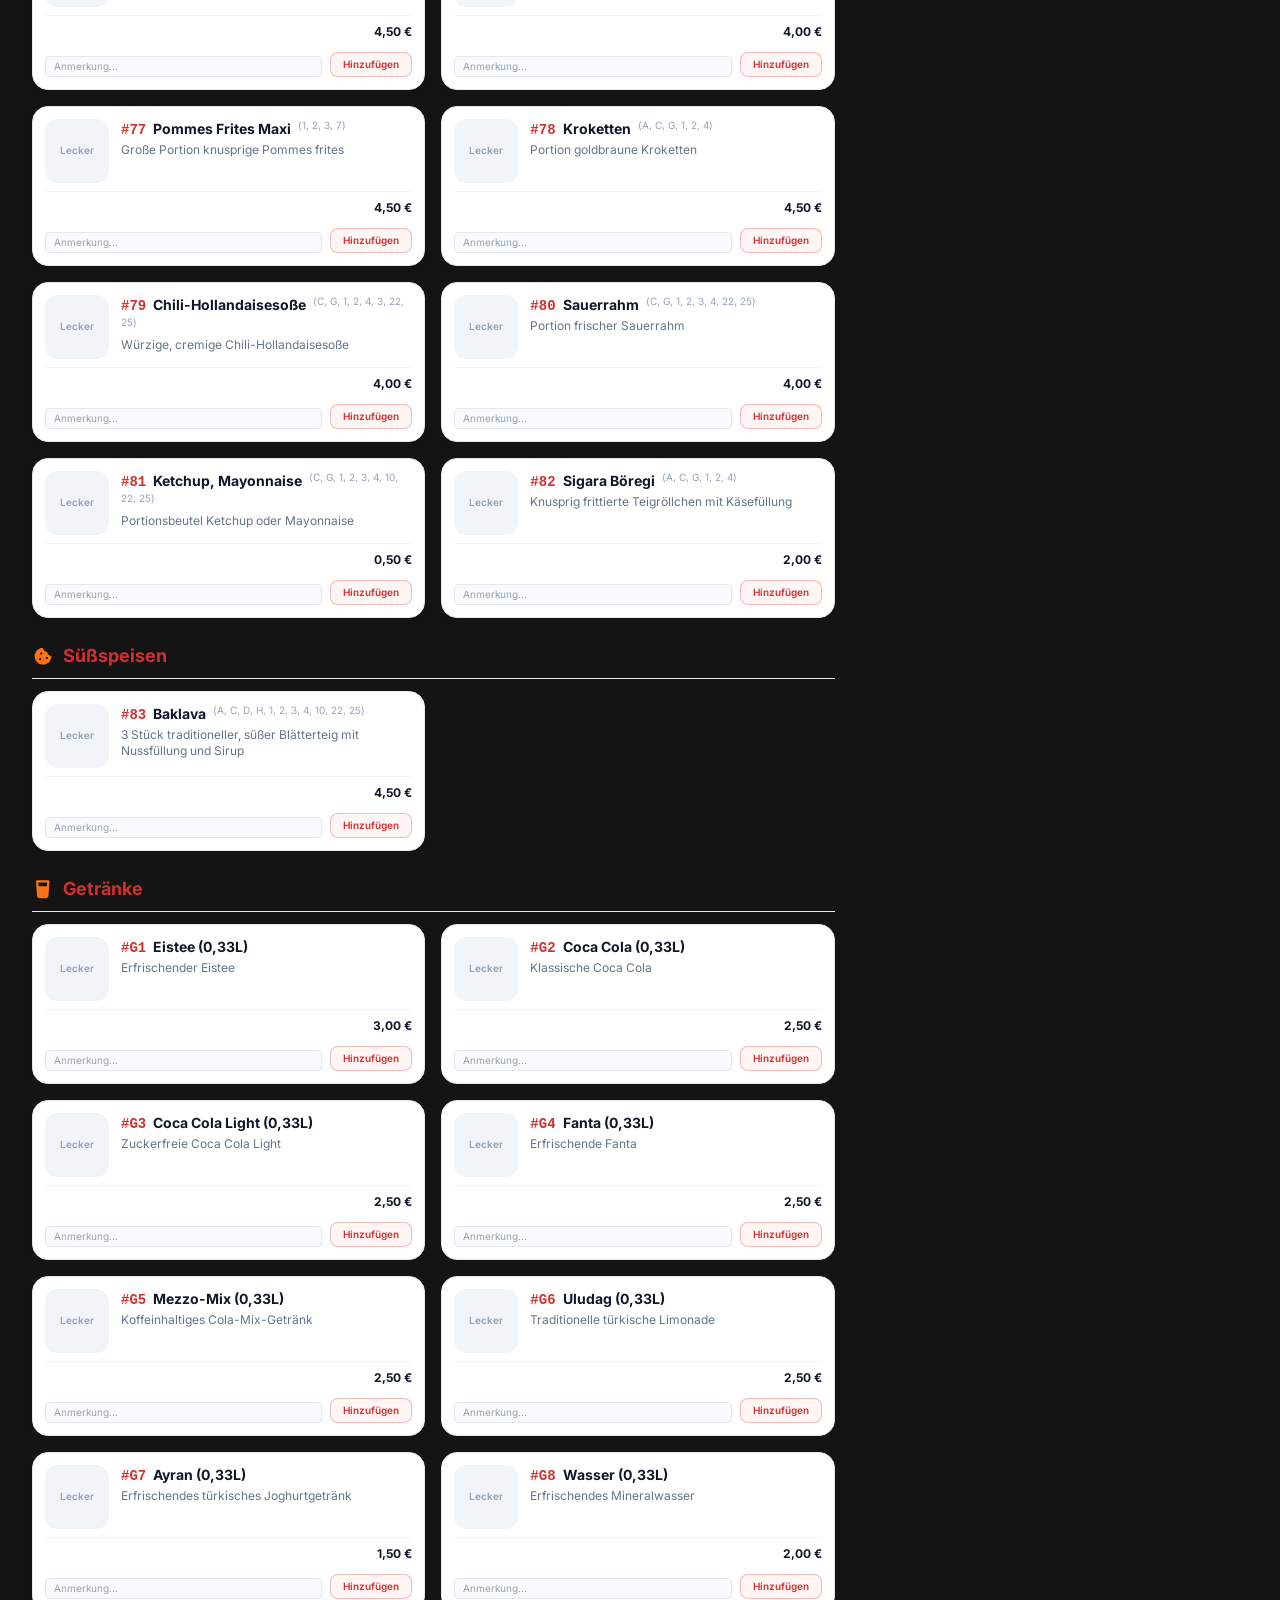
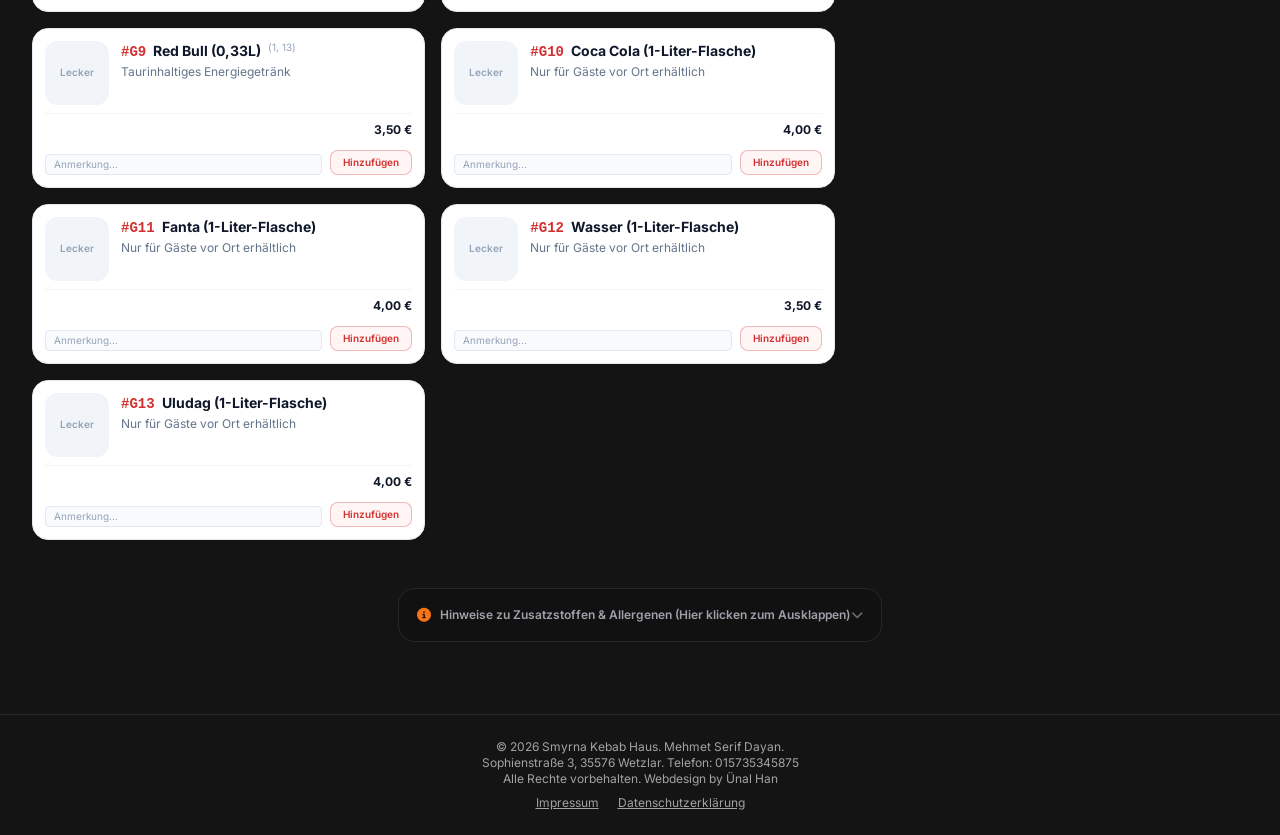
==== commit db4609d8: "Update index.html" ====
--- a/index.html
+++ b/index.html
@@ -127,7 +127,7 @@
     <div class="bg-amber-950/40 border-l-4 border-amber-500 p-4 rounded-r-xl shadow-sm flex items-start space-x-3 text-xs sm:text-sm text-amber-200 w-full max-w-md lg:max-w-none">
         <i class="fa-solid fa-circle-info text-amber-500 text-lg flex-shrink-0 mt-0.5"></i>
         <div class="flex-1">
-            <span class="font-bold text-amber-400">Hinweis:</span><br> Nur Barzahlung möglich!<br>Wählen Sie ein Gericht aus und schließen Sie den Bestellvorgang ab, indem Sie eine Bestellart auswählen
+            <span class="font-bold text-amber-400">Hinweis:</span><br> Nur Barzahlung möglich!<br>Gericht auswählen und Bestellvorgang abschließen. Keine automatische Buchung – wir bestätigen jede Bestellung erst per WhatsApp oder Anruf
         </div>
     </div>
 
@@ -196,26 +196,26 @@
 </section>
 
 <section id="cart-sidebar" class="hidden lg:block lg:col-span-5 xl:col-span-4 sticky top-20">
-            <!-- Container: Jetzt im edlen 'brand-card' Anthrazit -->
+            
             <div class="bg-brand-card rounded-2xl shadow-lg border border-neutral-800 overflow-hidden flex flex-col max-h-[calc(100vh-6rem)]">
                 
-                <!-- Angepasster Header-Bereich (Zurück-Button nur auf Mobilgeräten sichtbar, Titel zentriert auf Mobilgeräten) -->
+                
                 <div class="p-4 bg-neutral-950 text-white flex items-center justify-between border-b border-neutral-800/80">
                     
-                    <!-- Neuer Zurück-Button: Nur sichtbar auf Mobilgeräten (lg:hidden) -->
+                    
                     <button onclick="scrollToMenu()" class="lg:hidden flex items-center space-x-1 text-xs font-bold bg-neutral-900 hover:bg-neutral-800 text-brand-red px-2.5 py-1.5 rounded-lg border border-brand-red/20 transition">
                         <i class="fa-solid fa-arrow-left"></i>
                         
                     </button>
 
-                    <!-- Titel: Auf Mobilgeräten zentriert (text-center, flex-1), auf großen Bildschirmen linksbündig mit Icon -->
+                    
                     <div class="flex items-center justify-center lg:justify-start space-x-2 flex-1 lg:flex-none text-center lg:text-left">
                        <i class="fa-solid fa-basket-shopping text-brand-red"></i>
 
                         <h2 class="font-bold text-base">Ihre Bestellung</h2>
                     </div>
 
-                    <!-- Unveränderter Mülleimer-Button aus deinem Skript -->
+                    
                     <button onclick="clearCart()" class="text-xs text-brand-muted hover:text-red-400 transition flex items-center space-x-1">
                         <i class="fa-solid fa-trash-can"></i>
                         <span>Leeren</span>
@@ -224,13 +224,13 @@
 
                 
                 <div id="cart-items-container" class="flex-1 overflow-y-auto p-4 space-y-3 custom-scrollbar min-h-[160px]">
-                    <!-- Dynamically Populated Cart Items -->
+                    
                 </div>
 
                 
                 
                 <div class="p-4 bg-neutral-900 border-t border-neutral-800 space-y-4">
-                    <!-- Pricing Totals -->
+                   
                     <div class="space-y-1.5 text-sm">
                         <div class="flex justify-between text-neutral-300">
                             <span>Zwischensumme</span>
@@ -242,12 +242,70 @@
                         </div>
                         <div class="flex justify-between font-bold text-white text-base pt-2 border-t border-neutral-800">
                             <span>Gesamtsumme</span>
-                            <!-- Preis leuchtet im passenden Rot -->
+                            
                             <span id="total-price" class="text-brand-red">0,00 €</span>
                         </div>
                     </div>
 
                     
+                    <div class="lg:hidden space-y-2 pt-1 border-t border-neutral-800/60">
+                        <label class="block text-[11px] font-semibold text-neutral-400 uppercase tracking-wider">darf es noch etwas dazu sein?</label>
+                        
+                        
+                        <div class="flex items-center space-x-2 overflow-x-auto [scrollbar-width:none] [&::-webkit-scrollbar]:hidden py-1.5">
+                            
+                            <button type="button" onclick="scrollToCategory('salate')" class="flex-shrink-0 bg-neutral-950 text-neutral-200 min-w-[75px] py-2 rounded-xl border border-neutral-800/80 active:border-brand-red active:bg-brand-red/10 transition flex flex-col items-center justify-center text-center">
+                                <span class="text-lg mb-0.5">🥗</span>
+                                <span class="text-[10px] font-medium leading-tight">Salate</span>
+                            </button>
+                            <button type="button" onclick="scrollToCategory('beilagen')" class="flex-shrink-0 bg-neutral-950 text-neutral-200 min-w-[75px] py-2 rounded-xl border border-neutral-800/80 active:border-brand-red active:bg-brand-red/10 transition flex flex-col items-center justify-center text-center">
+                                <span class="text-lg mb-0.5">🍟</span>
+                                <span class="text-[10px] font-medium leading-tight">Beilagen</span>
+                            </button>
+                            <button type="button" onclick="scrollToCategory('suessspeisen')" class="flex-shrink-0 bg-neutral-950 text-neutral-200 min-w-[75px] py-2 rounded-xl border border-neutral-800/80 active:border-brand-red active:bg-brand-red/10 transition flex flex-col items-center justify-center text-center">
+                                <span class="text-lg mb-0.5">🍰</span>
+                                <span class="text-[10px] font-medium leading-tight">Süßspeisen</span>
+                            </button>
+                            <button type="button" onclick="scrollToCategory('getraenke')" class="flex-shrink-0 bg-neutral-950 text-neutral-200 min-w-[75px] py-2 rounded-xl border border-neutral-800/80 active:border-brand-red active:bg-brand-red/10 transition flex flex-col items-center justify-center text-center">
+                                <span class="text-lg mb-0.5">🥤</span>
+                                <span class="text-[10px] font-medium leading-tight">Getränke</span>
+                            </button>
+                            
+                            
+                            <button type="button" onclick="scrollToCategory('drehspiess_doener')" class="flex-shrink-0 bg-neutral-950 text-neutral-200 min-w-[75px] px-1 py-2 rounded-xl border border-neutral-800/80 active:border-brand-red active:bg-brand-red/10 transition flex flex-col items-center justify-center text-center">
+                                <span class="text-lg mb-0.5">🥙</span>
+                                <span class="text-[10px] font-medium leading-tight">Döner</span>
+                            </button>
+                            <button type="button" onclick="scrollToCategory('nudeln')" class="flex-shrink-0 bg-neutral-950 text-neutral-200 min-w-[75px] py-2 rounded-xl border border-neutral-800/80 active:border-brand-red active:bg-brand-red/10 transition flex flex-col items-center justify-center text-center">
+                                <span class="text-lg mb-0.5">🍝</span>
+                                <span class="text-[10px] font-medium leading-tight">Nudeln</span>
+                            </button>
+                            <button type="button" onclick="scrollToCategory('pizza')" class="flex-shrink-0 bg-neutral-950 text-neutral-200 min-w-[75px] py-2 rounded-xl border border-neutral-800/80 active:border-brand-red active:bg-brand-red/10 transition flex flex-col items-center justify-center text-center">
+                                <span class="text-lg mb-0.5">🍕</span>
+                                <span class="text-[10px] font-medium leading-tight">Pizza</span>
+                            </button>
+                            <button type="button" onclick="scrollToCategory('pide')" class="flex-shrink-0 bg-neutral-950 text-neutral-200 min-w-[75px] py-2 rounded-xl border border-neutral-800/80 active:border-brand-red active:bg-brand-red/10 transition flex flex-col items-center justify-center text-center">
+                                <span class="text-lg mb-0.5">🫓</span>
+                                <span class="text-[10px] font-medium leading-tight">Pide</span>
+                            </button>
+                            <button type="button" onclick="scrollToCategory('schnitzel')" class="flex-shrink-0 bg-neutral-950 text-neutral-200 min-w-[75px] py-2 rounded-xl border border-neutral-800/80 active:border-brand-red active:bg-brand-red/10 transition flex flex-col items-center justify-center text-center">
+                                <span class="text-lg mb-0.5">🍗</span>
+                                <span class="text-[10px] font-medium leading-tight">Schnitzel</span>
+                            </button>
+                            <button type="button" onclick="scrollToCategory('unsere_spezialitaeten')" class="flex-shrink-0 bg-neutral-950 text-neutral-200 min-w-[75px] py-2 rounded-xl border border-neutral-800/80 active:border-brand-red active:bg-brand-red/10 transition flex flex-col items-center justify-center text-center">
+                                <span class="text-lg mb-0.5">⭐</span>
+                                <span class="text-[10px] font-medium leading-tight">Spezial</span>
+                            </button>
+                            <button type="button" onclick="scrollToCategory('tuerkische_spezialitaeten')" class="flex-shrink-0 bg-neutral-950 text-neutral-200 min-w-[75px] py-2 rounded-xl border border-neutral-800/80 active:border-brand-red active:bg-brand-red/10 transition flex flex-col items-center justify-center text-center">
+                                <span class="text-lg mb-0.5">❤️</span>
+                                <span class="text-[10px] font-medium leading-tight">Türkisch</span>
+                            </button>
+                            <button type="button" onclick="scrollToCategory('suppen')" class="flex-shrink-0 bg-neutral-950 text-neutral-200 min-w-[75px] py-2 rounded-xl border border-neutral-800/80 active:border-brand-red active:bg-brand-red/10 transition flex flex-col items-center justify-center text-center">
+                                <span class="text-lg mb-0.5">🥣</span>
+                                <span class="text-[10px] font-medium leading-tight">Suppen</span>
+                            </button>
+                        </div>
+                    </div>
                     
                     <div class="space-y-2 pt-2">
                         <label class="block text-xs font-semibold text-neutral-400 mb-1">Bitte wählen Sie Ihre Bestellart:</label>
@@ -259,18 +317,10 @@
                                 <i class="fa-solid fa-store text-sm mb-1 text-brand-red"></i> Abholung
                             </button>
                             <button type="button" onclick="openOrderModal('Vorort essen')" class="flex flex-col items-center justify-center p-2.5 rounded-xl border border-neutral-800 bg-neutral-950 hover:border-brand-red hover:bg-brand-red/10 text-neutral-300 hover:text-white font-medium text-[11px] transition shadow-sm text-center">
-    
-    <img src="vor-ort-bild.png" alt="" style="display: block !important; width: 20px !important; height: 20px !important; margin: 0 auto 4px auto !important;" onerror="console.log('Bild konnte nicht geladen werden')">
-    Vor Ort
-</button>
-
-                        </div>
-                    </div>
-
-                </div>
-            </div>
-        </section>
+                                <img src="vor-ort-bild.png" alt="" style="display: block !important; width: 20px !important; height: 20px !important; margin: 0 auto 4px auto !important;" onerror="console.log('Bild konnte nicht geladen werden')">
+                                Vor Ort
 </main>
+
     
     
     <div id="pdf-modal" class="fixed inset-0 z-50 bg-black/80 backdrop-blur-sm flex items-center justify-center p-2 sm:p-4 hidden">
@@ -390,7 +440,11 @@
                         <span>Per WhatsApp bestellen</span>
                     </button>
                     
-                    <button type="button" onclick="callRestaurantDirectly()" class="w-full bg-neutral-900 hover:bg-neutral-800 text-brand-red font-medium py-2 px-4 rounded-xl transition flex items-center justify-center space-x-2 text-xs border border-neutral-800">
+                    <button type="button" onclick="zeigeAnrufVorschau()" class="w-full bg-neutral-900 hover:bg-neutral-800 text-brand-red font-medium py-2 px-4 rounded-xl transition flex items-center justify-center space-x-2 text-xs border border-neutral-800">
+    <i class="fa-solid fa-phone text-xs"></i>
+    <span>Jetzt anrufen & telefonisch bestellen</span>
+</button>
+
                         <i class="fa-solid fa-phone text-xs"></i>
                         <span>Jetzt anrufen & telefonisch bestellen</span>
                     </button>
@@ -473,7 +527,7 @@
         </div>
     </div>
 
-    <!-- Schwebender Warenkorb-Button am unteren rechten Rand (Nur Mobilversion) mit eingebautem Badge -->
+    
     <div id="sticky-mobile-cart" class="fixed bottom-4 right-4 z-50 md:hidden transition-all duration-300 transform translate-y-20 opacity-0">
         <button onclick="toggleMobileCart()" class="relative bg-brand-red hover:bg-red-700 text-white p-4 rounded-full font-medium flex items-center justify-center shadow-2xl border border-neutral-800/50 active:scale-95">
             <i class="fa-solid fa-cart-shopping text-xl"></i>
@@ -483,18 +537,79 @@
     </div>
 
 <script>
+
+let lastScrollY = window.scrollY;
+
 window.addEventListener('scroll', () => {
     const stickyCart = document.getElementById('sticky-mobile-cart');
+    const backMenuBtn = document.getElementById('back-to-menu-btn');
     const sidebar = document.getElementById('cart-sidebar');
     if (!stickyCart) return;
 
-    if (window.scrollY > 200 && (!sidebar || sidebar.classList.contains('hidden'))) {
+    const currentScrollY = window.scrollY;
+    
+    
+    const isScrollingUp = currentScrollY < lastScrollY;
+
+    
+    
+    const isInCartView = (backMenuBtn && backMenuBtn.style.display !== 'none') || (sidebar && !sidebar.classList.contains('hidden'));
+
+    
+    
+    if (currentScrollY > 200 && !isInCartView) {
         stickyCart.classList.remove('translate-y-20', 'opacity-0');
-    } else {
+    } 
+    
+    
+    else if (isInCartView && isScrollingUp && currentScrollY > 50) {
+        stickyCart.classList.remove('translate-y-20', 'opacity-0');
+    } 
+    
+    
+    else {
         stickyCart.classList.add('translate-y-20', 'opacity-0');
     }
+
+    
+    lastScrollY = currentScrollY;
 });
 </script>
 
+
+
+
+<div id="anrufSpickzettelModal" class="hidden fixed inset-0 bg-black/80 backdrop-blur-sm z-[9999] flex items-center justify-center p-4">
+    <div class="bg-neutral-950 border border-neutral-800 rounded-2xl max-w-md w-full p-5 text-center shadow-xl">
+        <h3 class="text-white font-semibold text-base mb-2">Deine telefonische Bestellung</h3>
+        <p class="text-neutral-400 text-xs mb-4">Bitte nenne dem Mitarbeiter gleich am Telefon deine Gerichte:</p>
+        
+        
+        <div id="spickzettelProdukte" class="bg-neutral-900/50 border border-neutral-800 rounded-xl p-3 text-left text-neutral-200 text-xs max-h-40 overflow-y-auto space-y-1">
+            
+        </div>
+        
+        
+        <div class="mt-3 text-right text-sm font-semibold text-brand-red">
+            Gesamtsumme: <span id="spickzettelSumme">0,00 €</span>
+        </div>
+
+        
+        <div class="space-y-2 mt-5">
+            <!-- Der finale Button, der deine originale Anruffunktion startet und leert -->
+            <button type="button" onclick="finalAnrufenUndLeeren()" class="w-full bg-emerald-600 hover:bg-emerald-700 text-white font-semibold py-2.5 px-4 rounded-xl transition flex items-center justify-center space-x-2 shadow-md text-sm">
+                <i class="fa-solid fa-phone text-base"></i>
+                <span>📞 JETZT ANRUFEN & BESTELLEN</span>
+            </button>
+            
+            
+            <button type="button" onclick="schliesseAnrufVorschau()" class="w-full bg-neutral-900 hover:bg-neutral-800 text-neutral-400 font-medium py-2 px-4 rounded-xl transition text-xs text-center border border-neutral-800">
+                Zurück zum Warenkorb
+            </button>
+        </div>
+    </div>
+</div>
+
+
 </body>
 </html>
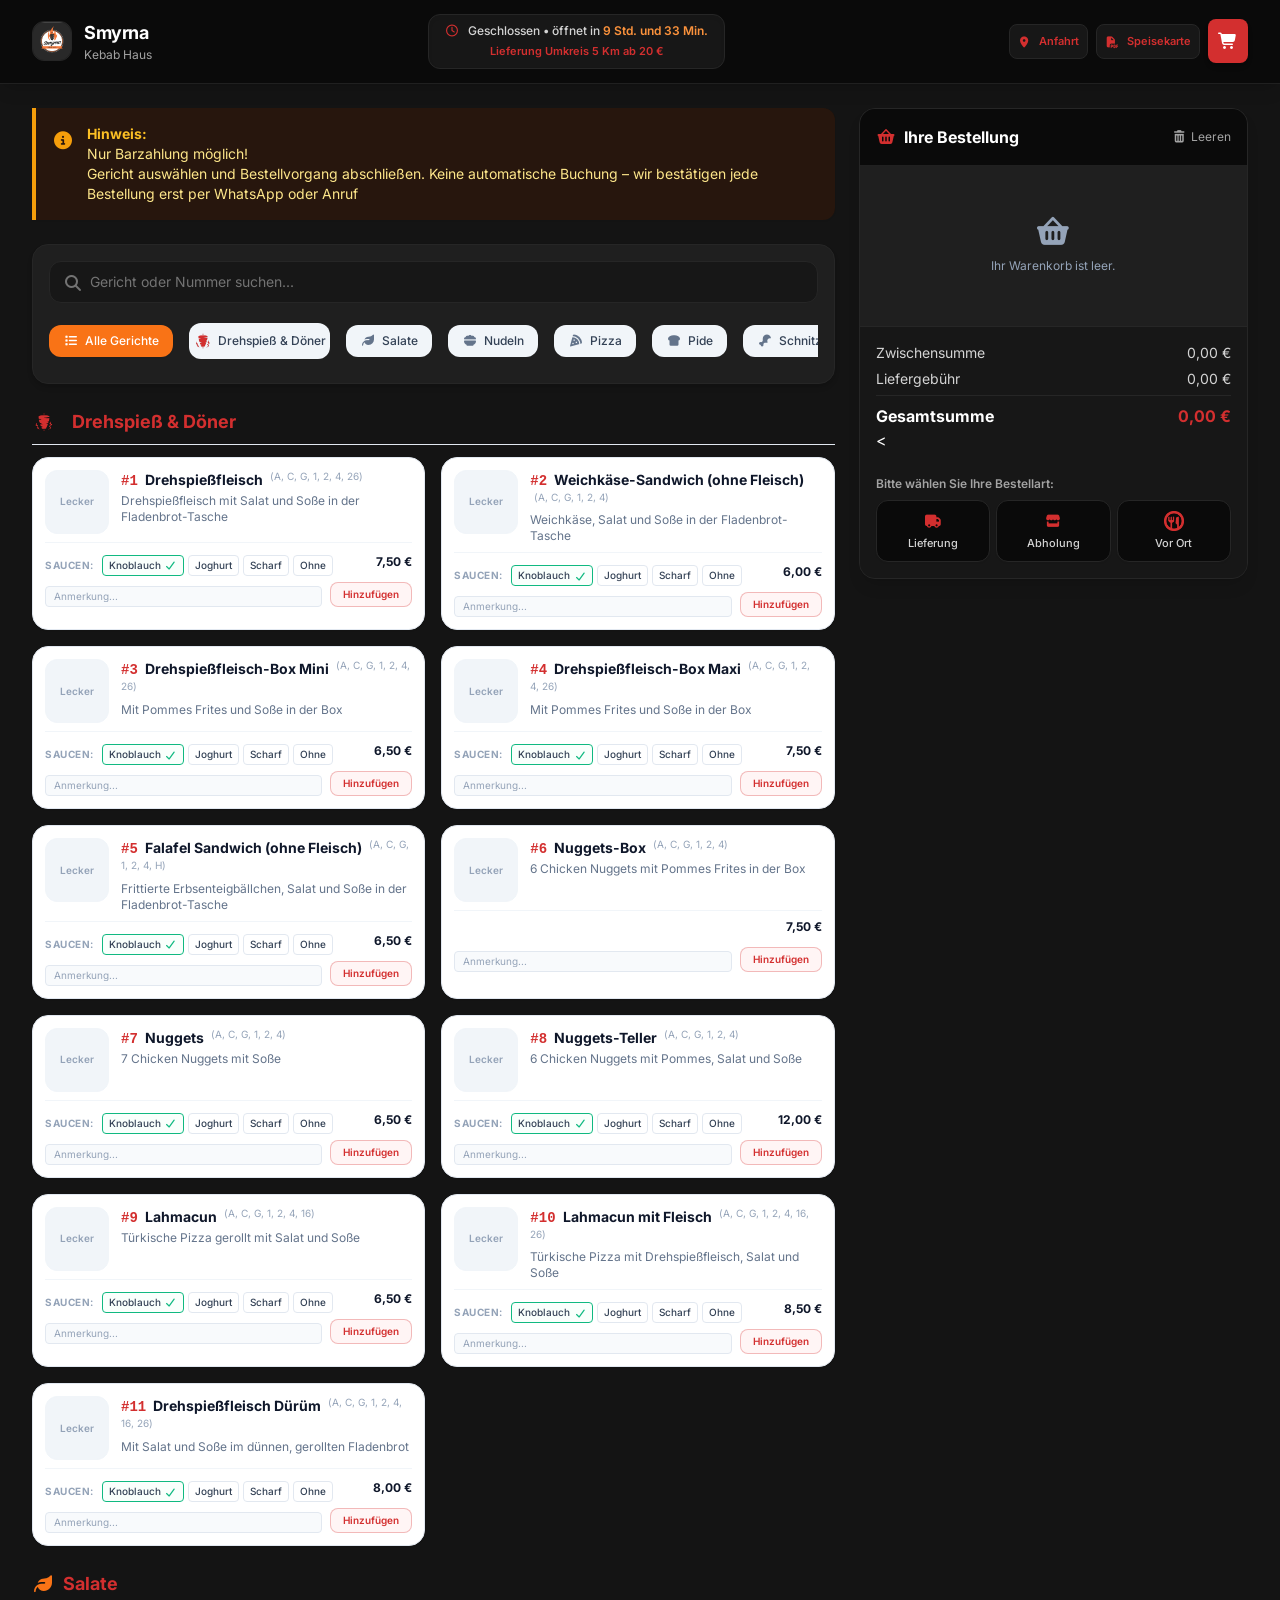
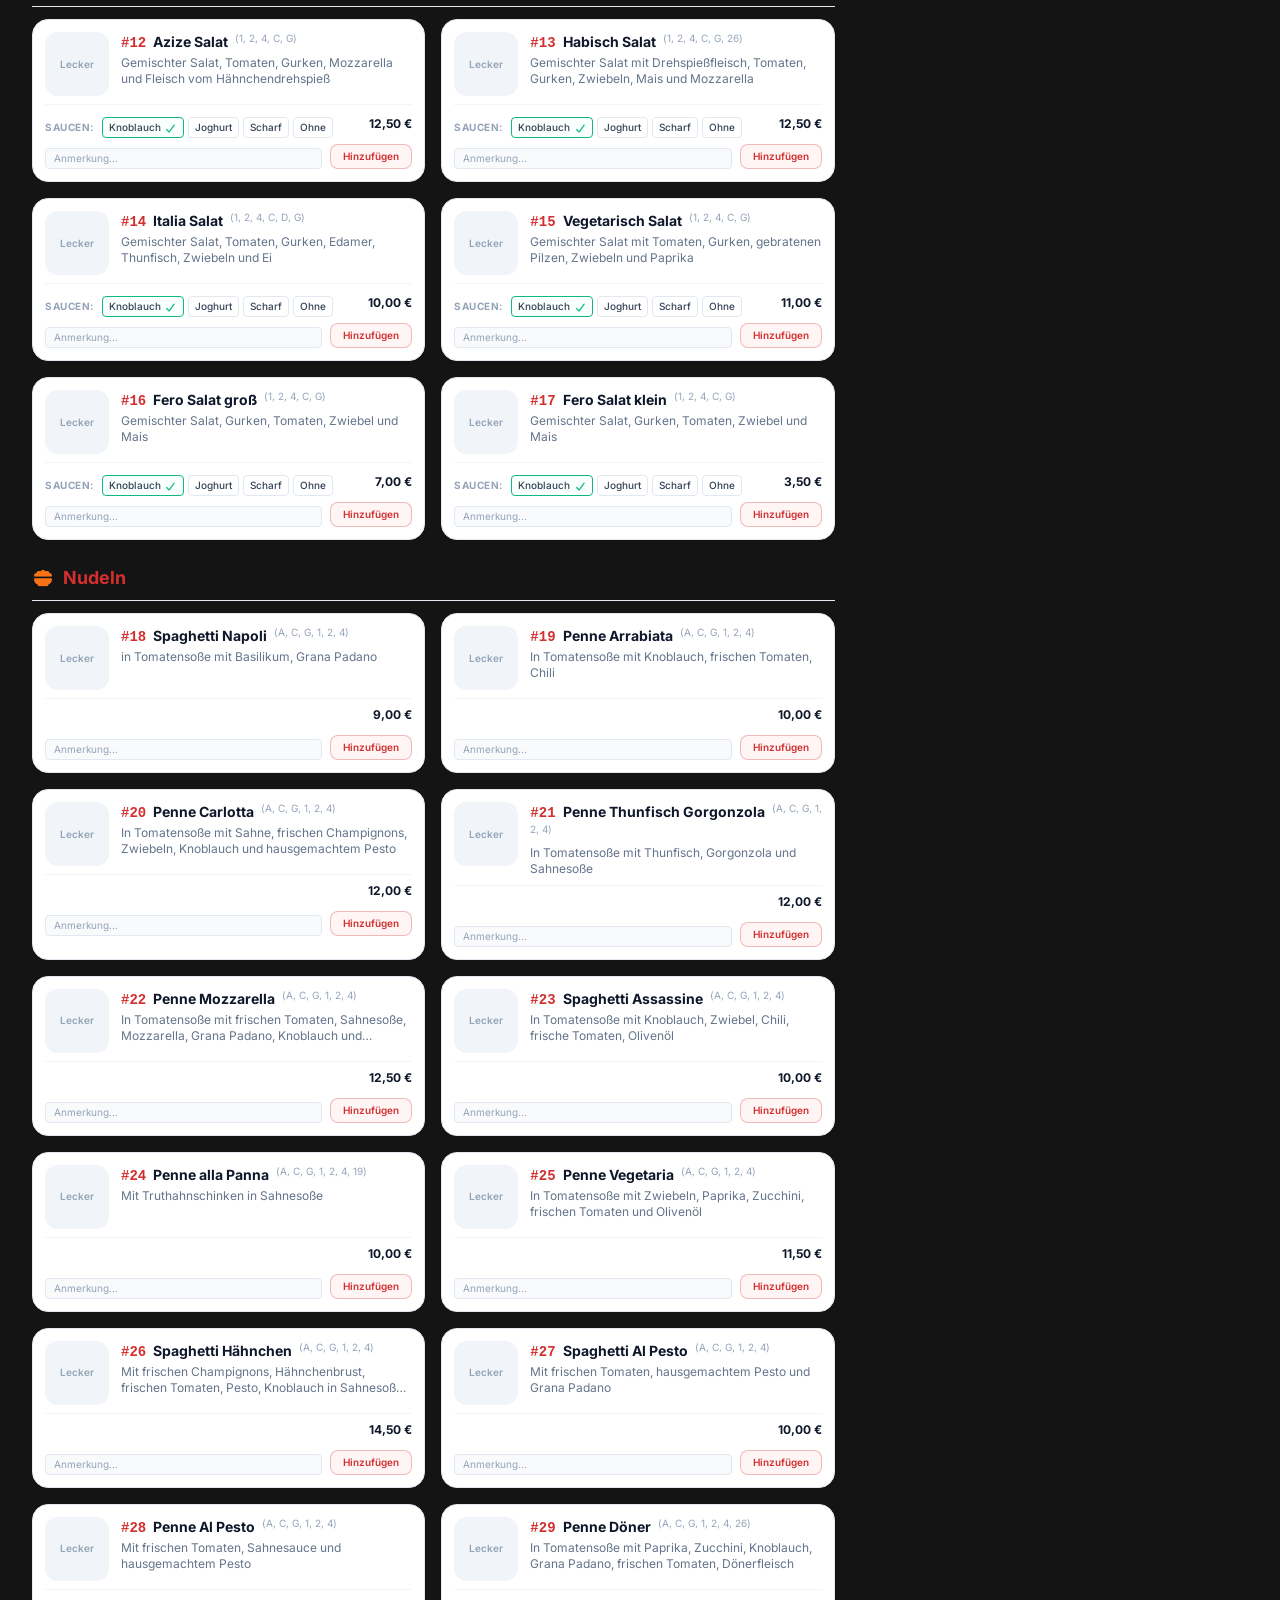
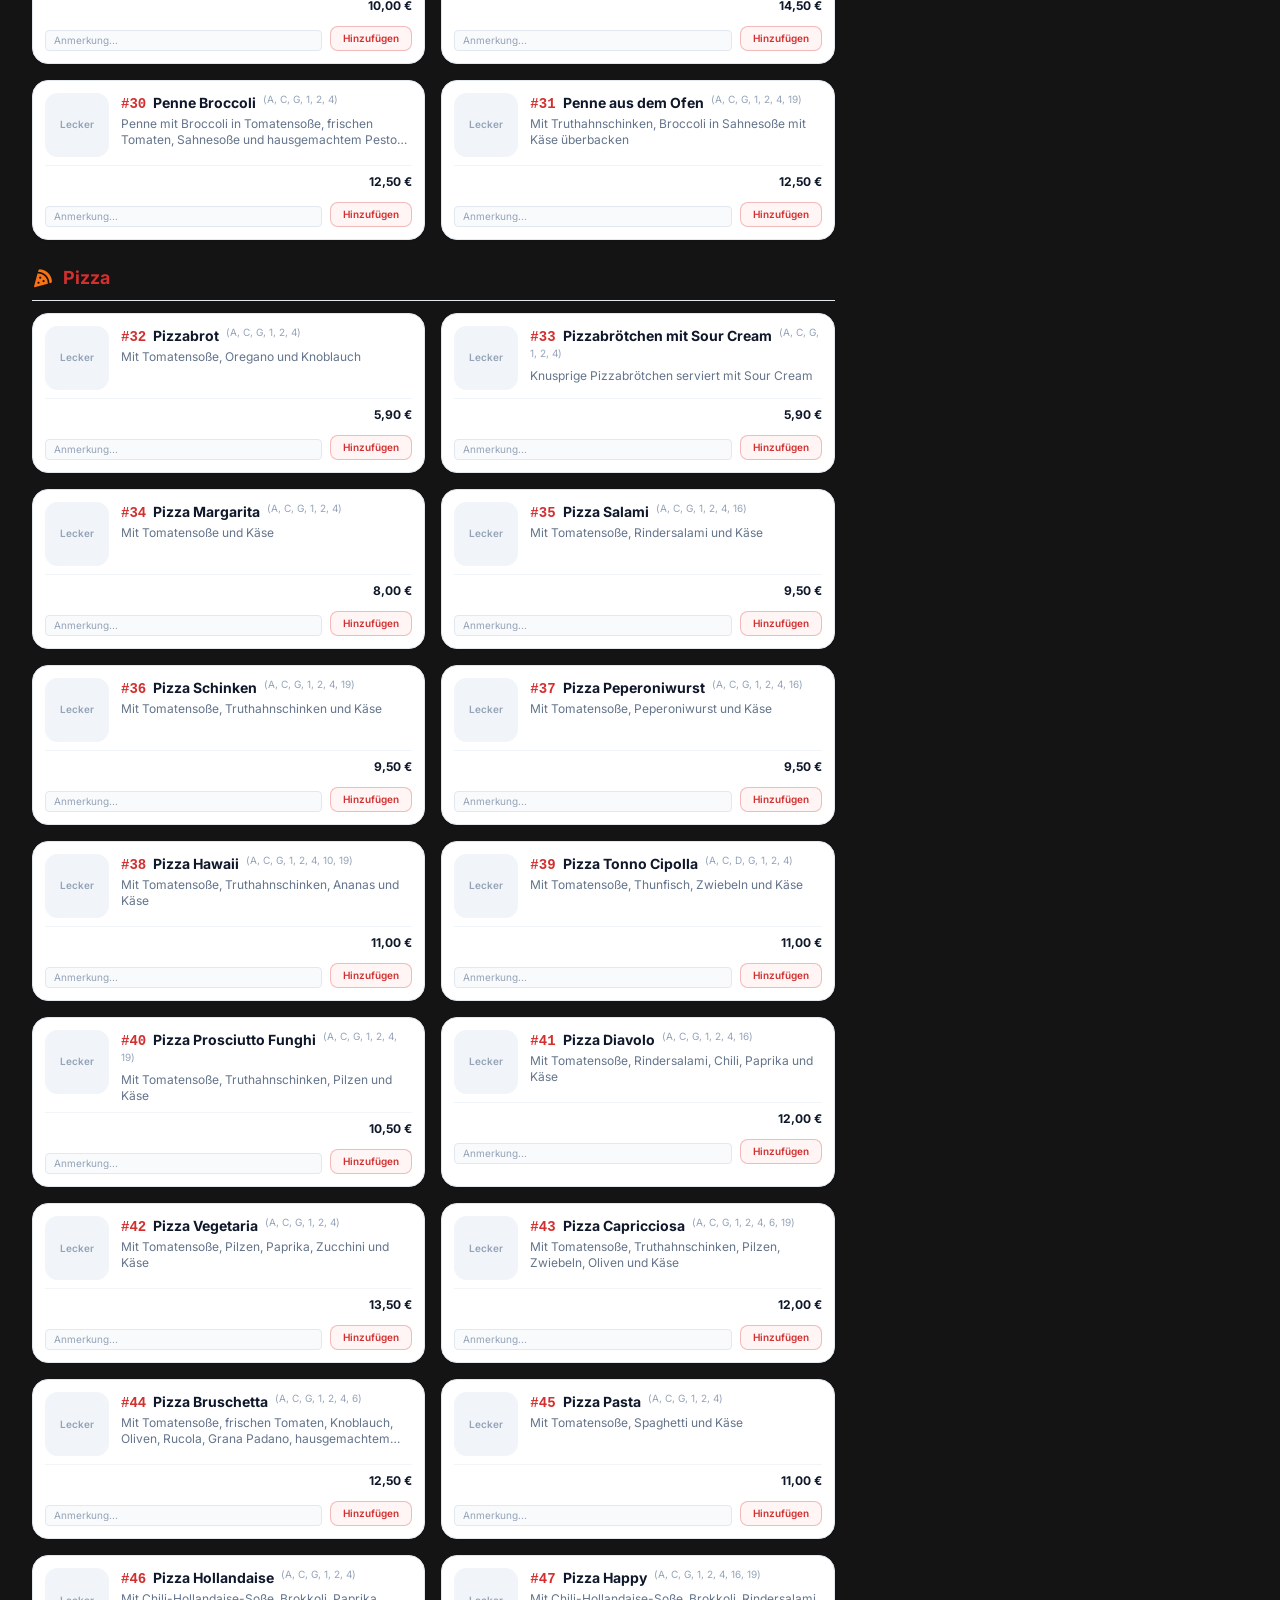
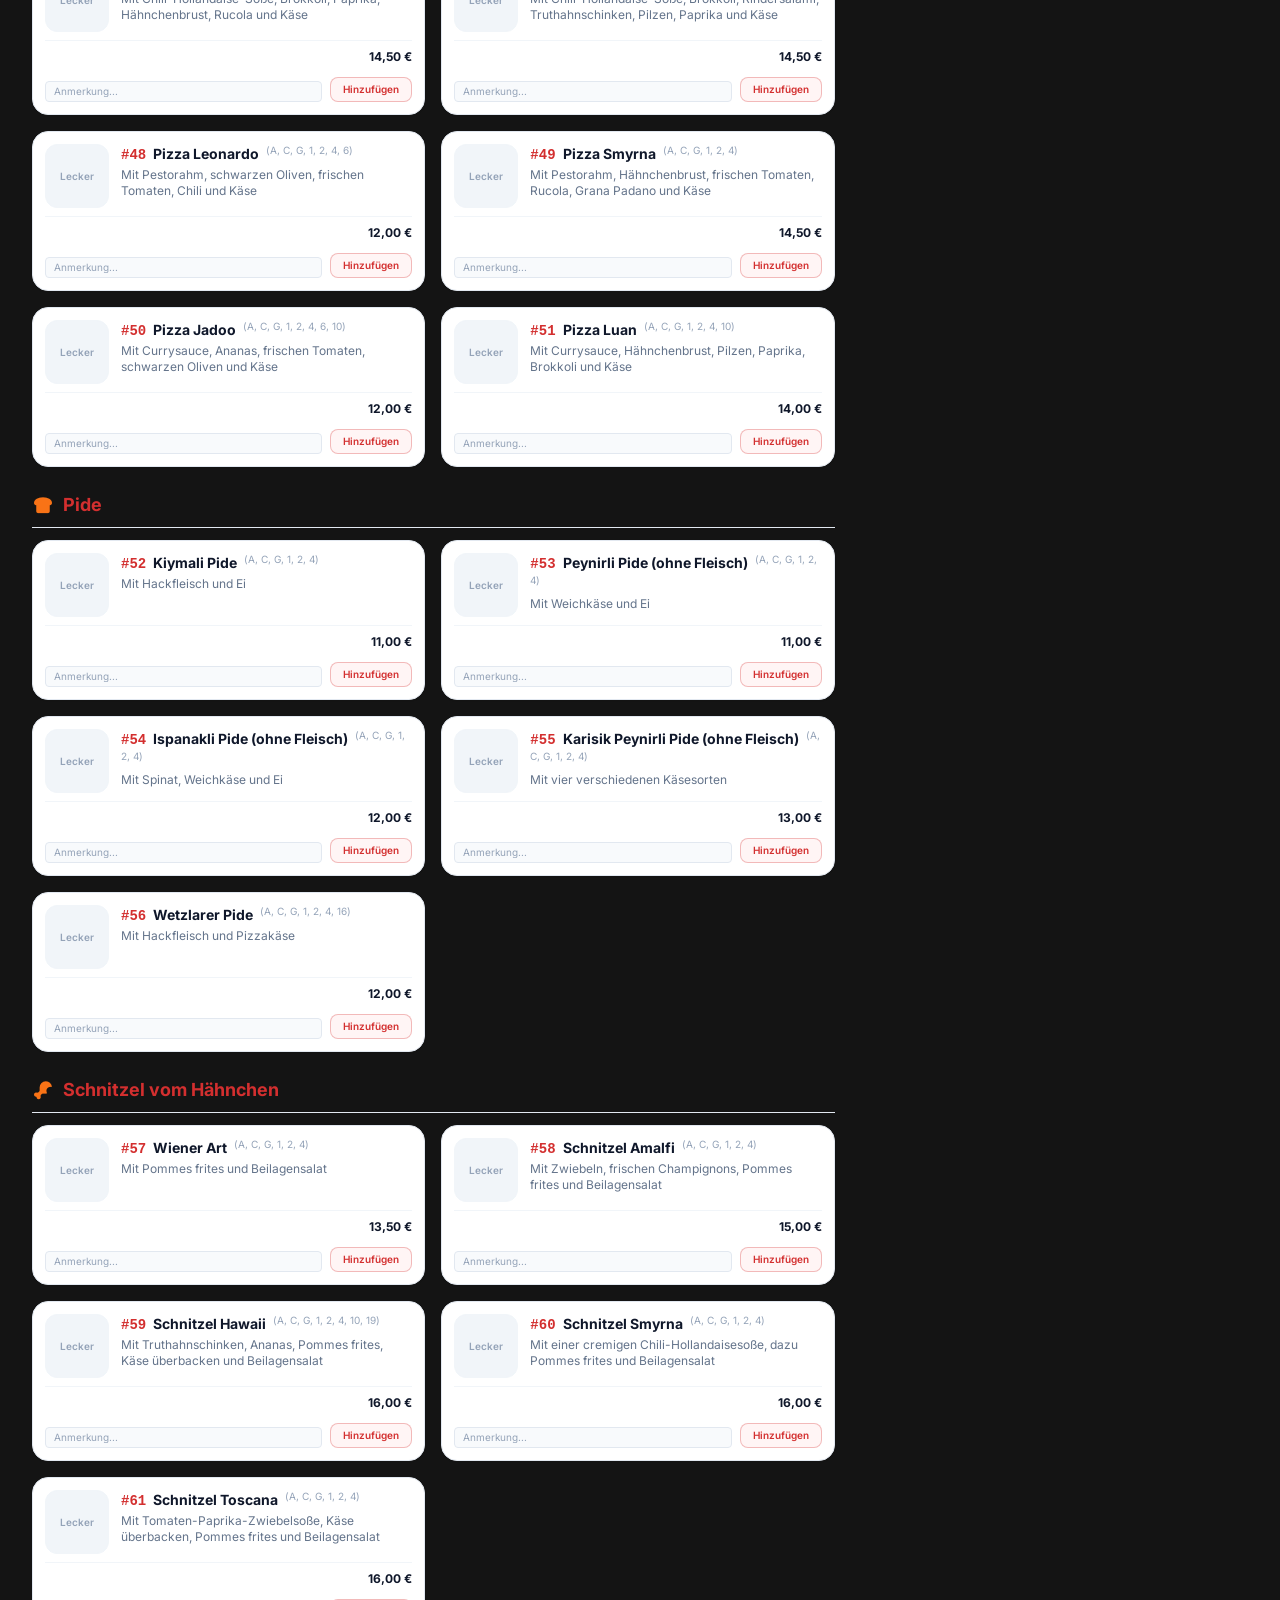
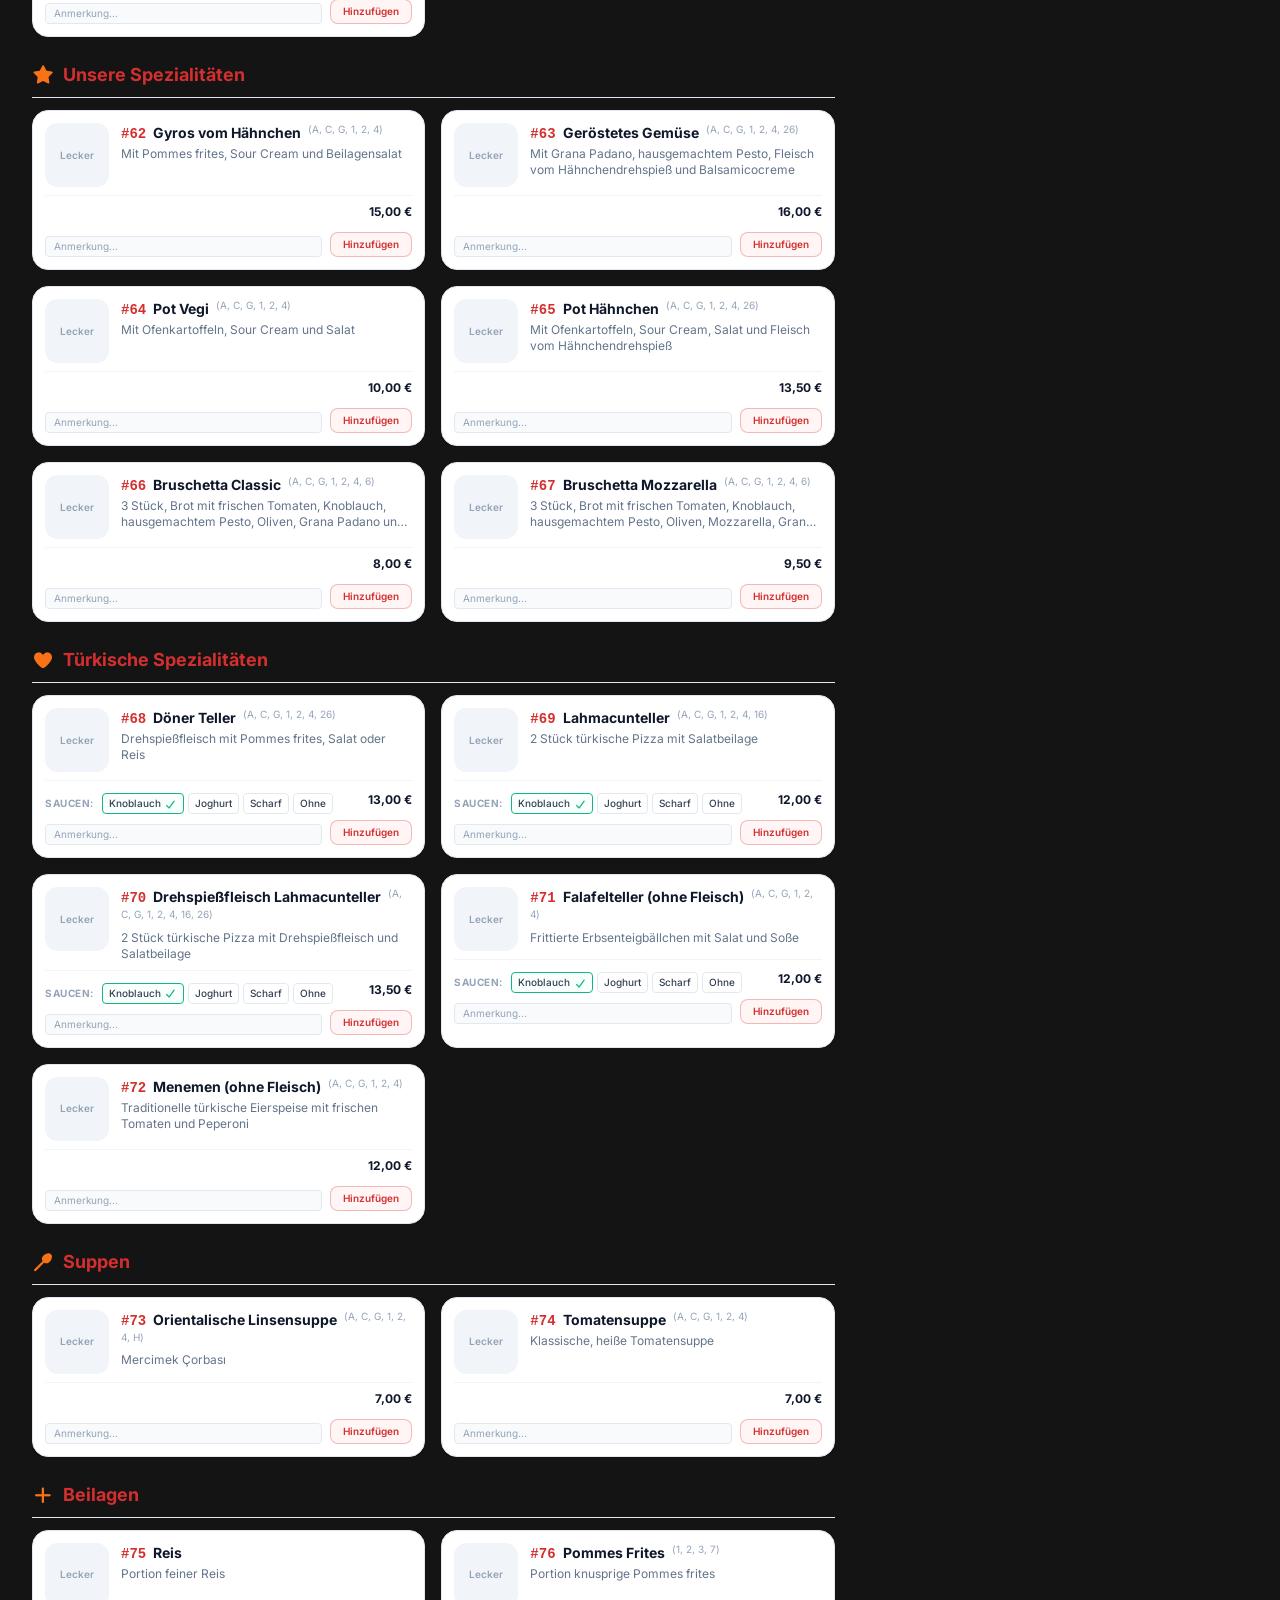
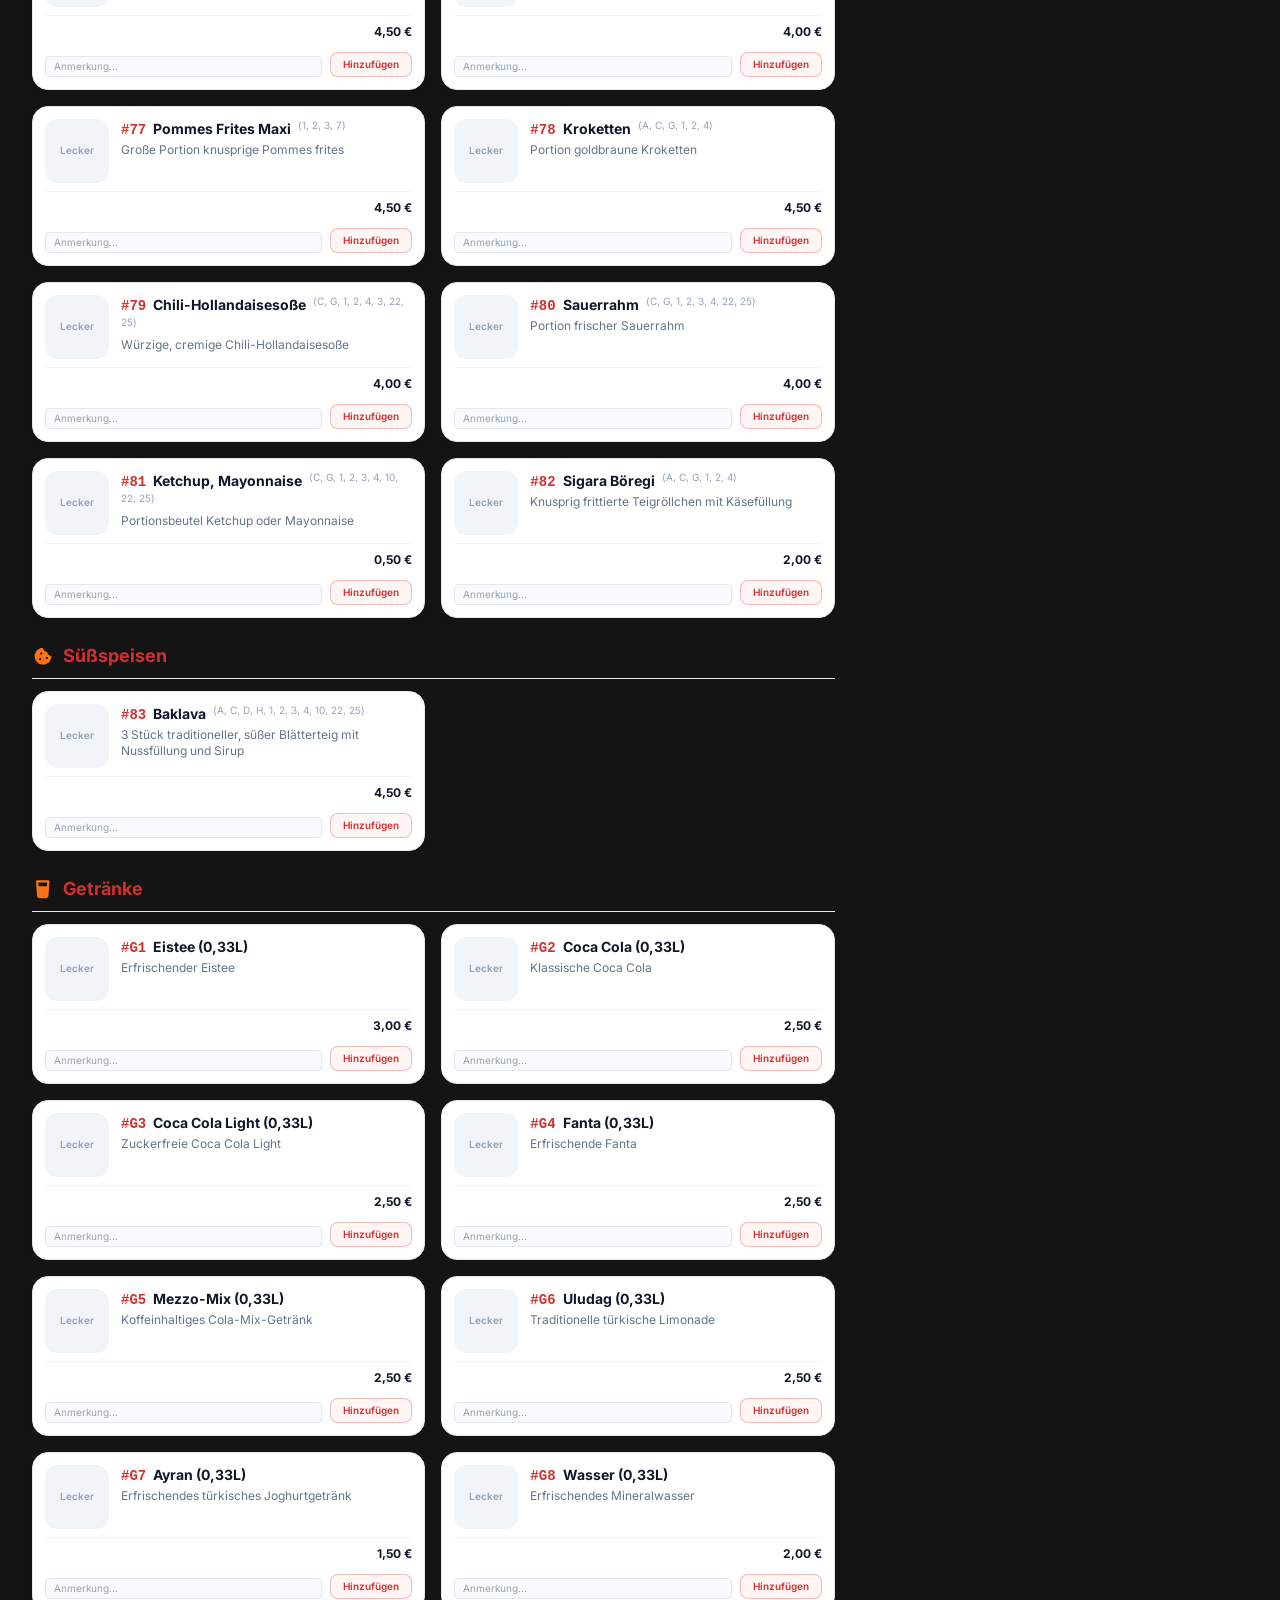
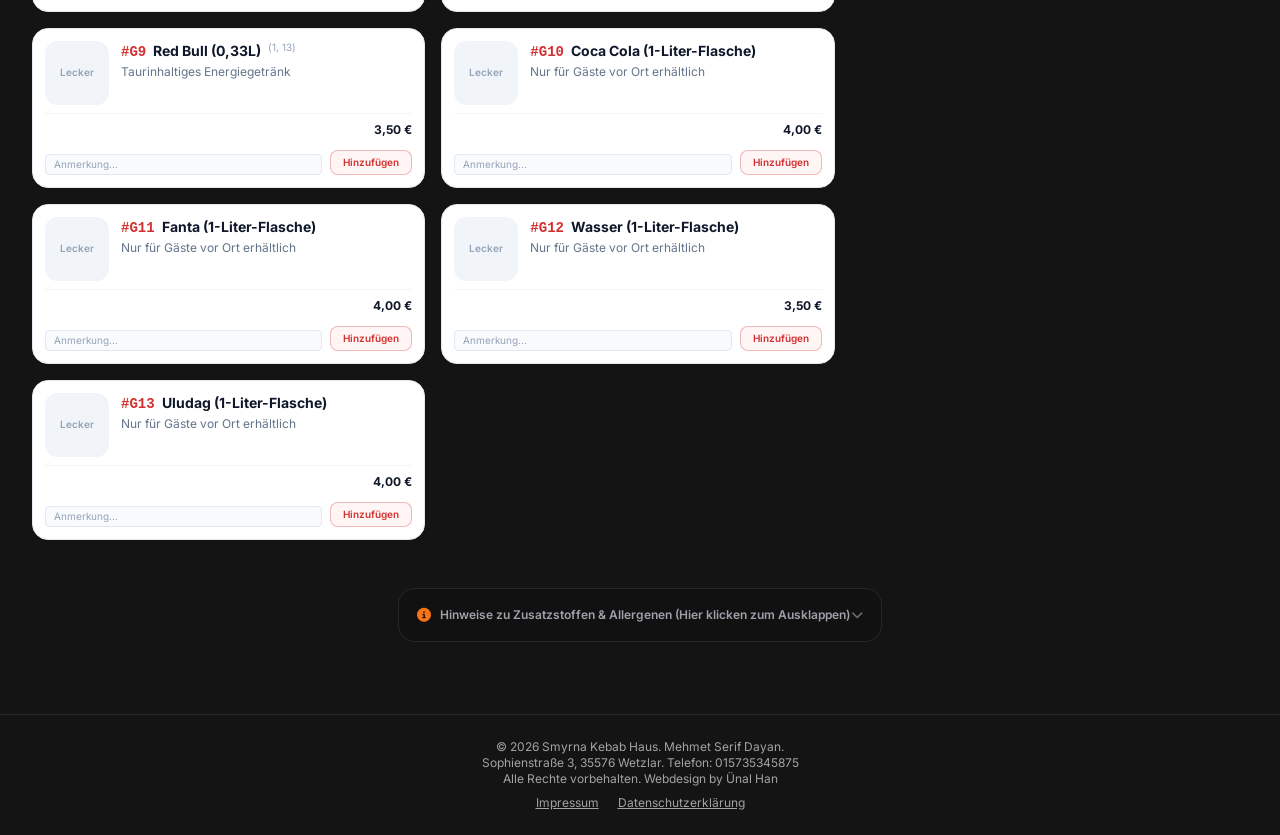
==== commit 839f094e: "Update index.html" ====
--- a/index.html
+++ b/index.html
@@ -3,13 +3,33 @@
 <head>
     <meta charset="UTF-8">
     <meta name="viewport" content="width=device-width, initial-scale=1.0">
-    <title>Smyrna Kebab Haus | Speisekarte</title>
+    
+    
+    <title>Smyrna Kebab Haus Wetzlar | Speisekarte & Lieferservice</title>
+    <meta name="description" content="Leckere Kebabs, Döner und Spezialitäten beim Smyrna Kebab Haus in der Sophienstraße 3, Wetzlar. Entdecke unsere Speisekarte und bestelle telefonisch unter +49 6441 3833488.">
+    <meta name="keywords" content="Smyrna Kebab Haus, Smyrna Wetzlar, Smyrna Sophienstraße, Döner Wetzlar, Kebab Wetzlar, Lieferservice Wetzlar, Speisekarte Smyrna">
+<meta name="google-site-verification" content="j0kkykrkSD33St2xkKf9BJpMNXq_Krm-35GiHUDh9p4" />
+    
+    <script type="application/ld+json">
+    {
+      "@context": "https://schema.org",
+      "@type": "FastFoodRestaurant",
+      "name": "Smyrna Kebab Haus",
+      "telephone": "+4964413833488",
+      "url": "https://Uxx392.github.io/SmyrnaKebapHaus",
+      "address": {
+        "@type": "PostalAddress",
+        "streetAddress": "Sophienstraße 3",
+        "addressLocality": "Wetzlar",
+        "postalCode": "35576", 
+        "addressCountry": "DE"
+      }
+    }
+    </script>
+
+    
     <link class="html-node" id="node-1" rel="stylesheet" href="css/all.min.css">
-
-    
     <link class="html-node" id="node-2" rel="stylesheet" href="style.css">
-
-    
     <script class="html-node" id="node-3" src="tailwind.js"></script>
 
     
@@ -18,14 +38,12 @@
             theme: {
                 extend: {
                     colors: {
-                        
                         brand: {
                             bg: '#141414',       
                             card: '#1f1f1f',     
                             red: '#d32f2f',      
                             muted: '#a3a3a3',    
                         },
-                        
                         orange: {
                             50: '#fff7ed',
                             400: '#fb923c',
@@ -58,9 +76,9 @@
         }
     </script>
 
-    
     <script class="html-node" id="node-5" src="script.js" defer></script>
 </head>
+
 <body class="h-full flex flex-col bg-brand-bg text-white antialiased selection:bg-brand-red selection:text-white">
 <header class="bg-neutral-950 text-white sticky top-0 z-40 shadow-lg border-b border-neutral-800/80">
     <div class="max-w-7xl mx-auto px-4 sm:px-6 lg:px-8 py-3.5 flex flex-col md:flex-row md:items-center md:justify-between gap-4 md:gap-0">
@@ -248,65 +266,86 @@
                     </div>
 
                     
-                    <div class="lg:hidden space-y-2 pt-1 border-t border-neutral-800/60">
-                        <label class="block text-[11px] font-semibold text-neutral-400 uppercase tracking-wider">darf es noch etwas dazu sein?</label>
-                        
-                        
-                        <div class="flex items-center space-x-2 overflow-x-auto [scrollbar-width:none] [&::-webkit-scrollbar]:hidden py-1.5">
-                            
-                            <button type="button" onclick="scrollToCategory('salate')" class="flex-shrink-0 bg-neutral-950 text-neutral-200 min-w-[75px] py-2 rounded-xl border border-neutral-800/80 active:border-brand-red active:bg-brand-red/10 transition flex flex-col items-center justify-center text-center">
-                                <span class="text-lg mb-0.5">🥗</span>
-                                <span class="text-[10px] font-medium leading-tight">Salate</span>
-                            </button>
-                            <button type="button" onclick="scrollToCategory('beilagen')" class="flex-shrink-0 bg-neutral-950 text-neutral-200 min-w-[75px] py-2 rounded-xl border border-neutral-800/80 active:border-brand-red active:bg-brand-red/10 transition flex flex-col items-center justify-center text-center">
-                                <span class="text-lg mb-0.5">🍟</span>
-                                <span class="text-[10px] font-medium leading-tight">Beilagen</span>
-                            </button>
-                            <button type="button" onclick="scrollToCategory('suessspeisen')" class="flex-shrink-0 bg-neutral-950 text-neutral-200 min-w-[75px] py-2 rounded-xl border border-neutral-800/80 active:border-brand-red active:bg-brand-red/10 transition flex flex-col items-center justify-center text-center">
-                                <span class="text-lg mb-0.5">🍰</span>
-                                <span class="text-[10px] font-medium leading-tight">Süßspeisen</span>
-                            </button>
-                            <button type="button" onclick="scrollToCategory('getraenke')" class="flex-shrink-0 bg-neutral-950 text-neutral-200 min-w-[75px] py-2 rounded-xl border border-neutral-800/80 active:border-brand-red active:bg-brand-red/10 transition flex flex-col items-center justify-center text-center">
-                                <span class="text-lg mb-0.5">🥤</span>
-                                <span class="text-[10px] font-medium leading-tight">Getränke</span>
-                            </button>
-                            
-                            
-                            <button type="button" onclick="scrollToCategory('drehspiess_doener')" class="flex-shrink-0 bg-neutral-950 text-neutral-200 min-w-[75px] px-1 py-2 rounded-xl border border-neutral-800/80 active:border-brand-red active:bg-brand-red/10 transition flex flex-col items-center justify-center text-center">
-                                <span class="text-lg mb-0.5">🥙</span>
-                                <span class="text-[10px] font-medium leading-tight">Döner</span>
-                            </button>
-                            <button type="button" onclick="scrollToCategory('nudeln')" class="flex-shrink-0 bg-neutral-950 text-neutral-200 min-w-[75px] py-2 rounded-xl border border-neutral-800/80 active:border-brand-red active:bg-brand-red/10 transition flex flex-col items-center justify-center text-center">
-                                <span class="text-lg mb-0.5">🍝</span>
-                                <span class="text-[10px] font-medium leading-tight">Nudeln</span>
-                            </button>
-                            <button type="button" onclick="scrollToCategory('pizza')" class="flex-shrink-0 bg-neutral-950 text-neutral-200 min-w-[75px] py-2 rounded-xl border border-neutral-800/80 active:border-brand-red active:bg-brand-red/10 transition flex flex-col items-center justify-center text-center">
-                                <span class="text-lg mb-0.5">🍕</span>
-                                <span class="text-[10px] font-medium leading-tight">Pizza</span>
-                            </button>
-                            <button type="button" onclick="scrollToCategory('pide')" class="flex-shrink-0 bg-neutral-950 text-neutral-200 min-w-[75px] py-2 rounded-xl border border-neutral-800/80 active:border-brand-red active:bg-brand-red/10 transition flex flex-col items-center justify-center text-center">
-                                <span class="text-lg mb-0.5">🫓</span>
-                                <span class="text-[10px] font-medium leading-tight">Pide</span>
-                            </button>
-                            <button type="button" onclick="scrollToCategory('schnitzel')" class="flex-shrink-0 bg-neutral-950 text-neutral-200 min-w-[75px] py-2 rounded-xl border border-neutral-800/80 active:border-brand-red active:bg-brand-red/10 transition flex flex-col items-center justify-center text-center">
-                                <span class="text-lg mb-0.5">🍗</span>
-                                <span class="text-[10px] font-medium leading-tight">Schnitzel</span>
-                            </button>
-                            <button type="button" onclick="scrollToCategory('unsere_spezialitaeten')" class="flex-shrink-0 bg-neutral-950 text-neutral-200 min-w-[75px] py-2 rounded-xl border border-neutral-800/80 active:border-brand-red active:bg-brand-red/10 transition flex flex-col items-center justify-center text-center">
-                                <span class="text-lg mb-0.5">⭐</span>
-                                <span class="text-[10px] font-medium leading-tight">Spezial</span>
-                            </button>
-                            <button type="button" onclick="scrollToCategory('tuerkische_spezialitaeten')" class="flex-shrink-0 bg-neutral-950 text-neutral-200 min-w-[75px] py-2 rounded-xl border border-neutral-800/80 active:border-brand-red active:bg-brand-red/10 transition flex flex-col items-center justify-center text-center">
-                                <span class="text-lg mb-0.5">❤️</span>
-                                <span class="text-[10px] font-medium leading-tight">Türkisch</span>
-                            </button>
-                            <button type="button" onclick="scrollToCategory('suppen')" class="flex-shrink-0 bg-neutral-950 text-neutral-200 min-w-[75px] py-2 rounded-xl border border-neutral-800/80 active:border-brand-red active:bg-brand-red/10 transition flex flex-col items-center justify-center text-center">
-                                <span class="text-lg mb-0.5">🥣</span>
-                                <span class="text-[10px] font-medium leading-tight">Suppen</span>
-                            </button>
-                        </div>
-                    </div>
-                    
+                    <<div class="lg:hidden space-y-2 pt-1 border-t border-neutral-800/60">
+    <label class="block text-[11px] font-semibold text-neutral-400 uppercase tracking-wider">darf es noch etwas dazu sein?</label>
+    
+    <div class="flex items-center space-x-2 overflow-x-auto [scrollbar-width:none] [&::-webkit-scrollbar]:hidden py-1.5">
+        
+        
+        <button type="button" onclick="scrollToCategory('salate')" class="flex-shrink-0 bg-neutral-950 text-neutral-200 min-w-[75px] py-2 rounded-xl border border-neutral-800/80 active:border-brand-red active:bg-brand-red/10 transition flex flex-col items-center justify-center text-center">
+            <span class="text-lg mb-0.5 flex items-center justify-center" style="height:24px;"><img src="salatblaetter.png" alt="" style="width:24px; height:24px; object-fit:contain;"></span>
+            <span class="text-[10px] font-medium leading-tight">Salate</span>
+        </button>
+
+        
+        <button type="button" onclick="scrollToCategory('beilagen')" class="flex-shrink-0 bg-neutral-950 text-neutral-200 min-w-[75px] py-2 rounded-xl border border-neutral-800/80 active:border-brand-red active:bg-brand-red/10 transition flex flex-col items-center justify-center text-center">
+            <span class="text-lg mb-0.5 flex items-center justify-center" style="height:24px;"><img src="beilagen.png" alt="" style="width:24px; height:24px; object-fit:contain;"></span>
+            <span class="text-[10px] font-medium leading-tight">Beilagen</span>
+        </button>
+
+        
+        <button type="button" onclick="scrollToCategory('suessspeisen')" class="flex-shrink-0 bg-neutral-950 text-neutral-200 min-w-[75px] py-2 rounded-xl border border-neutral-800/80 active:border-brand-red active:bg-brand-red/10 transition flex flex-col items-center justify-center text-center">
+            <span class="text-lg mb-0.5 flex items-center justify-center" style="height:24px;"><img src="suesspeisen.png" alt="" style="width:24px; height:24px; object-fit:contain;"></span>
+            <span class="text-[10px] font-medium leading-tight">Süßspeisen</span>
+        </button>
+
+        
+        <button type="button" onclick="scrollToCategory('getraenke')" class="flex-shrink-0 bg-neutral-950 text-neutral-200 min-w-[75px] py-2 rounded-xl border border-neutral-800/80 active:border-brand-red active:bg-brand-red/10 transition flex flex-col items-center justify-center text-center">
+            <span class="text-lg mb-0.5 flex items-center justify-center" style="height:24px;"><img src="cola.png" alt="" style="width:24px; height:24px; object-fit:contain;"></span>
+            <span class="text-[10px] font-medium leading-tight">Getränke</span>
+        </button>
+        
+        
+        <button type="button" onclick="scrollToCategory('drehspiess_doener')" class="flex-shrink-0 bg-neutral-950 text-neutral-200 min-w-[75px] px-1 py-2 rounded-xl border border-neutral-800/80 active:border-brand-red active:bg-brand-red/10 transition flex flex-col items-center justify-center text-center">
+            <span class="text-lg mb-0.5 flex items-center justify-center" style="height:24px;"><img src="Drehspies-Bild.png.png" alt="" style="width:26px; height:26px; object-fit:contain;"></span>
+            <span class="text-[10px] font-medium leading-tight">Döner</span>
+        </button>
+
+        
+        <button type="button" onclick="scrollToCategory('nudeln')" class="flex-shrink-0 bg-neutral-950 text-neutral-200 min-w-[75px] py-2 rounded-xl border border-neutral-800/80 active:border-brand-red active:bg-brand-red/10 transition flex flex-col items-center justify-center text-center">
+            <span class="text-lg mb-0.5 flex items-center justify-center" style="height:24px;"><img src="pasta.png" alt="" style="width:24px; height:24px; object-fit:contain;"></span>
+            <span class="text-[10px] font-medium leading-tight">Nudeln</span>
+        </button>
+
+        
+        <button type="button" onclick="scrollToCategory('pizza')" class="flex-shrink-0 bg-neutral-950 text-neutral-200 min-w-[75px] py-2 rounded-xl border border-neutral-800/80 active:border-brand-red active:bg-brand-red/10 transition flex flex-col items-center justify-center text-center">
+            <span class="text-lg mb-0.5 flex items-center justify-center" style="height:24px;"><img src="pizza.png" alt="" style="width:24px; height:24px; object-fit:contain;"></span>
+            <span class="text-[10px] font-medium leading-tight">Pizza</span>
+        </button>
+
+        
+        <button type="button" onclick="scrollToCategory('pide')" class="flex-shrink-0 bg-neutral-950 text-neutral-200 min-w-[75px] py-2 rounded-xl border border-neutral-800/80 active:border-brand-red active:bg-brand-red/10 transition flex flex-col items-center justify-center text-center">
+            <span class="text-lg mb-0.5 flex items-center justify-center" style="height:24px;"><img src="pide.png" alt="" style="width:24px; height:24px; object-fit:contain;"></span>
+            <span class="text-[10px] font-medium leading-tight">Pide</span>
+        </button>
+
+        
+        <button type="button" onclick="scrollToCategory('schnitzel')" class="flex-shrink-0 bg-neutral-950 text-neutral-200 min-w-[75px] py-2 rounded-xl border border-neutral-800/80 active:border-brand-red active:bg-brand-red/10 transition flex flex-col items-center justify-center text-center">
+            <span class="text-lg mb-0.5 flex items-center justify-center" style="height:24px;"><img src="schnitzel.png" alt="" style="width:24px; height:24px; object-fit:contain;"></span>
+            <span class="text-[10px] font-medium leading-tight">Schnitzel</span>
+        </button>
+
+        
+        <button type="button" onclick="scrollToCategory('unsere_spezialitaeten')" class="flex-shrink-0 bg-neutral-950 text-neutral-200 min-w-[75px] py-2 rounded-xl border border-neutral-800/80 active:border-brand-red active:bg-brand-red/10 transition flex flex-col items-center justify-center text-center">
+            <span class="text-lg mb-0.5 flex items-center justify-center" style="height:24px;"><img src="bruschetta.png" alt="" style="width:24px; height:24px; object-fit:contain;"></span>
+            <span class="text-[10px] font-medium leading-tight">Spezial</span>
+        </button>
+
+        
+        <button type="button" onclick="scrollToCategory('tuerkische_spezialitaeten')" class="flex-shrink-0 bg-neutral-950 text-neutral-200 min-w-[75px] py-2 rounded-xl border border-neutral-800/80 active:border-brand-red active:bg-brand-red/10 transition flex flex-col items-center justify-center text-center">
+            <span class="text-lg mb-0.5 flex items-center justify-center" style="height:24px; font-size: 20px;">❤️</span>
+            <span class="text-[10px] font-medium leading-tight">Türkisch</span>
+        </button>
+
+        
+        <button type="button" onclick="scrollToCategory('suppen')" class="flex-shrink-0 bg-neutral-950 text-neutral-200 min-w-[75px] py-2 rounded-xl border border-neutral-800/80 active:border-brand-red active:bg-brand-red/10 transition flex flex-col items-center justify-center text-center">
+            <span class="text-lg mb-0.5 flex items-center justify-center" style="height:24px;"><img src="suppe.png" alt="" style="width:24px; height:24px; object-fit:contain;"></span>
+            <span class="text-[10px] font-medium leading-tight">Suppen</span>
+        </button>
+        
+    </div>
+</div>
+
                     <div class="space-y-2 pt-2">
                         <label class="block text-xs font-semibold text-neutral-400 mb-1">Bitte wählen Sie Ihre Bestellart:</label>
                         <div class="grid grid-cols-3 gap-1.5">
@@ -440,11 +479,7 @@
                         <span>Per WhatsApp bestellen</span>
                     </button>
                     
-                    <button type="button" onclick="zeigeAnrufVorschau()" class="w-full bg-neutral-900 hover:bg-neutral-800 text-brand-red font-medium py-2 px-4 rounded-xl transition flex items-center justify-center space-x-2 text-xs border border-neutral-800">
-    <i class="fa-solid fa-phone text-xs"></i>
-    <span>Jetzt anrufen & telefonisch bestellen</span>
-</button>
-
+                     <button type="button" onclick="zeigeAnrufVorschau()" class="w-full bg-neutral-900 hover:bg-neutral-800 text-brand-red font-medium py-2 px-4 rounded-xl transition flex items-center justify-center space-x-2 text-xs border border-neutral-800">
                         <i class="fa-solid fa-phone text-xs"></i>
                         <span>Jetzt anrufen & telefonisch bestellen</span>
                     </button>
@@ -456,8 +491,7 @@
             </form>
         </div>
     </div>
-
-    
+   
     <div id="mobile-cart-backdrop" onclick="toggleMobileCart()" class="fixed inset-0 bg-black/80 z-40 hidden lg:hidden"></div>
 
 
